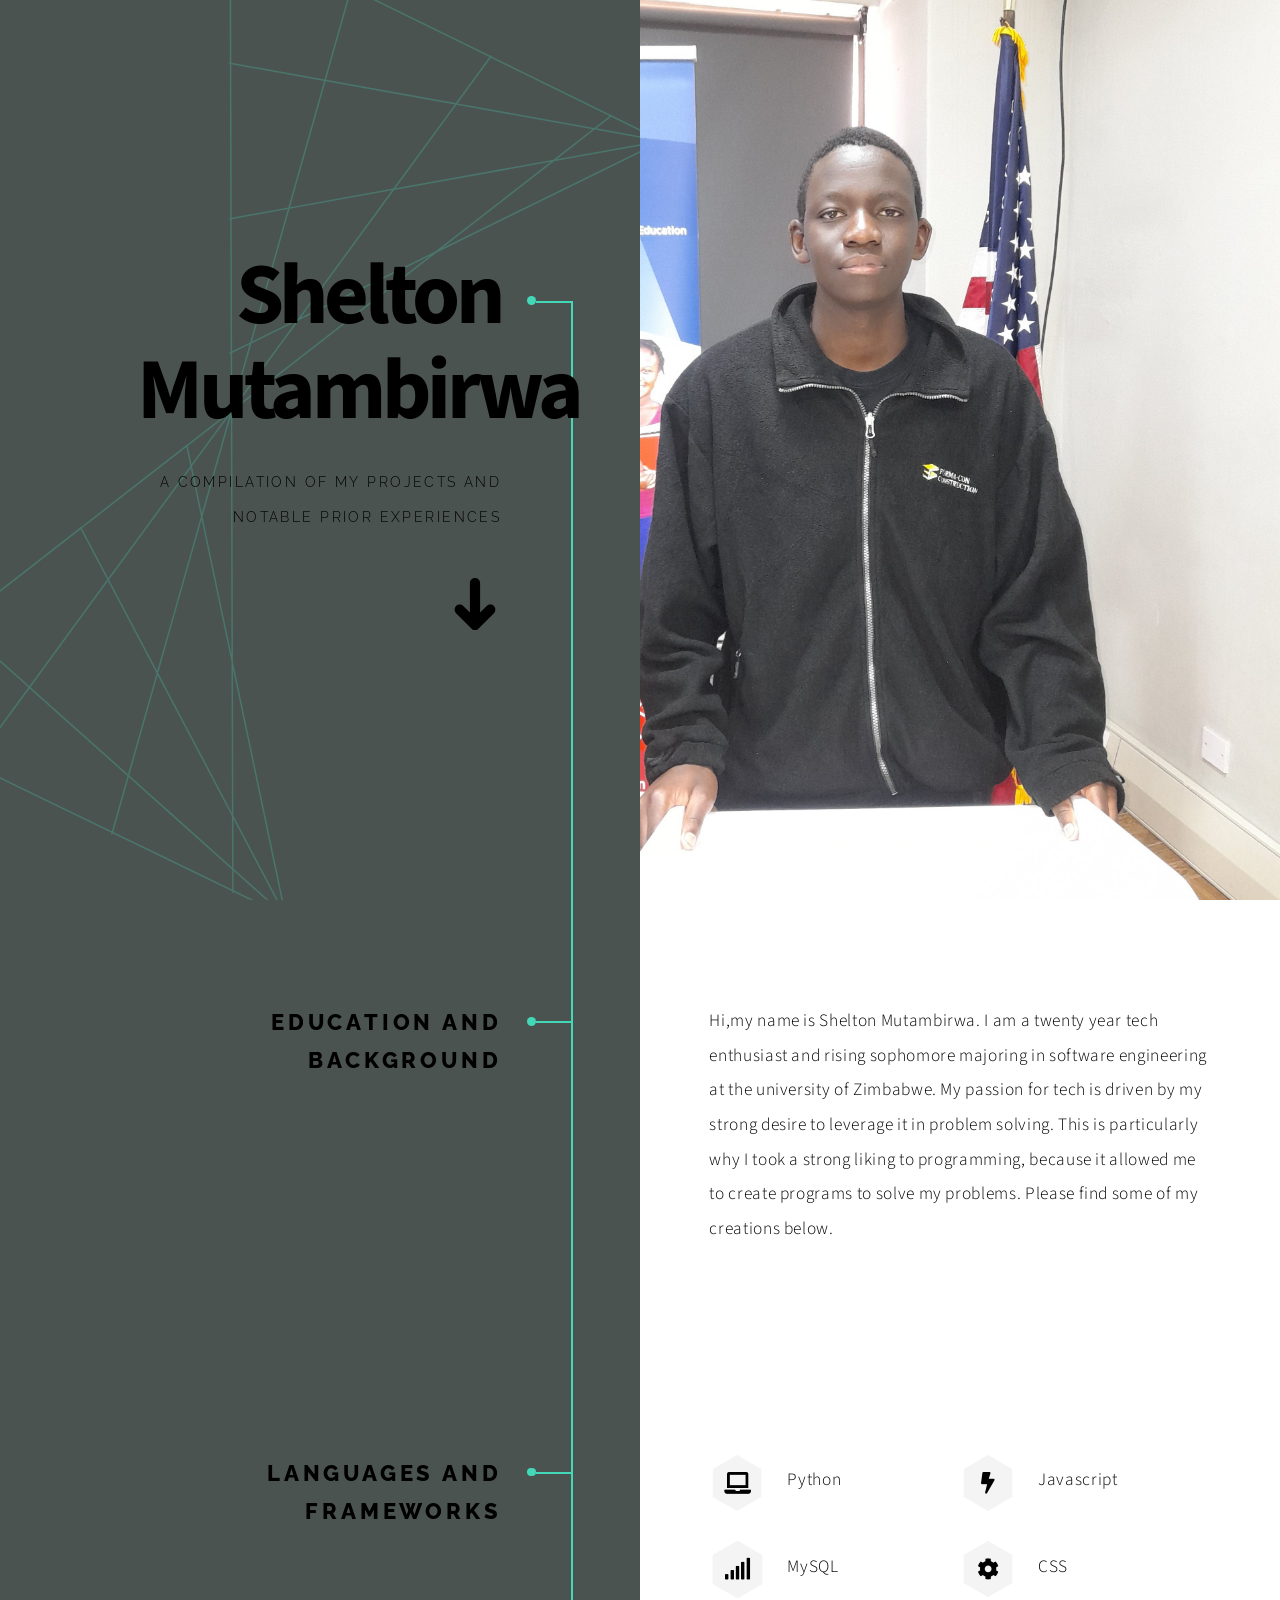
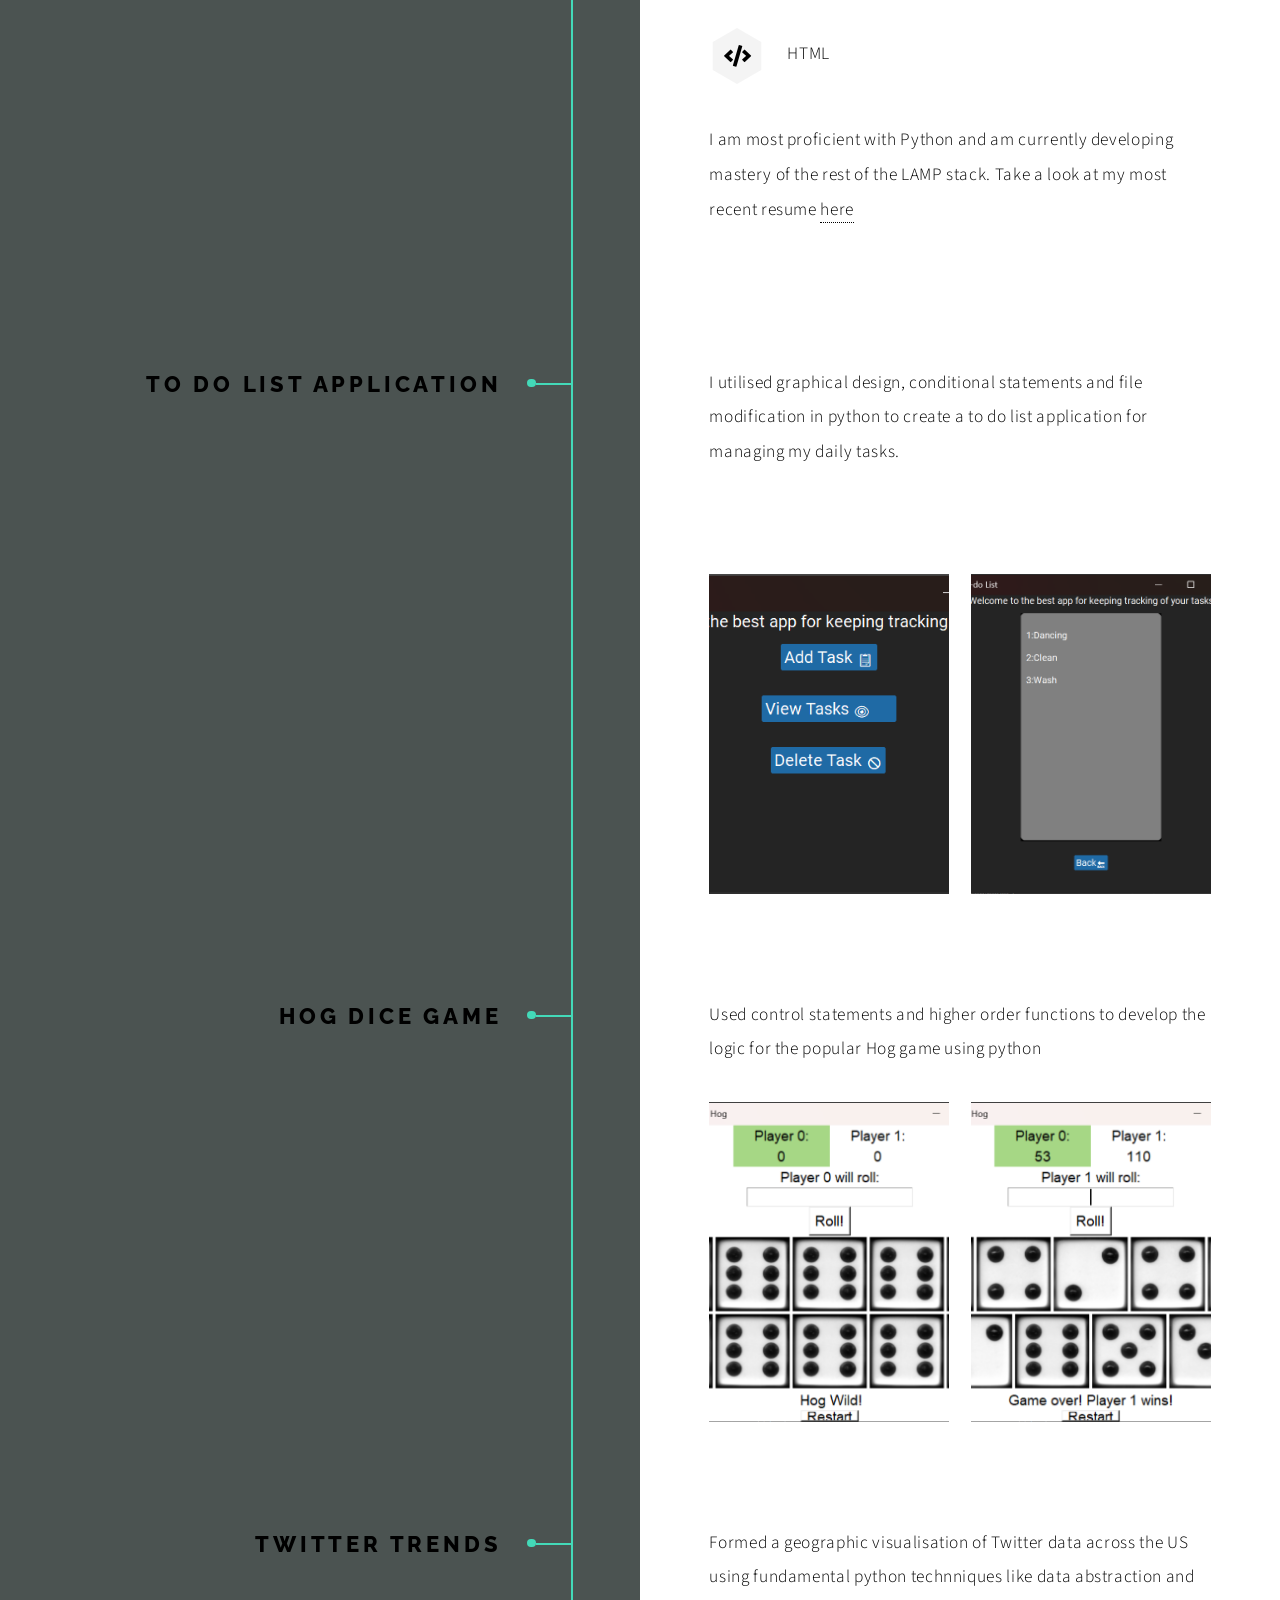
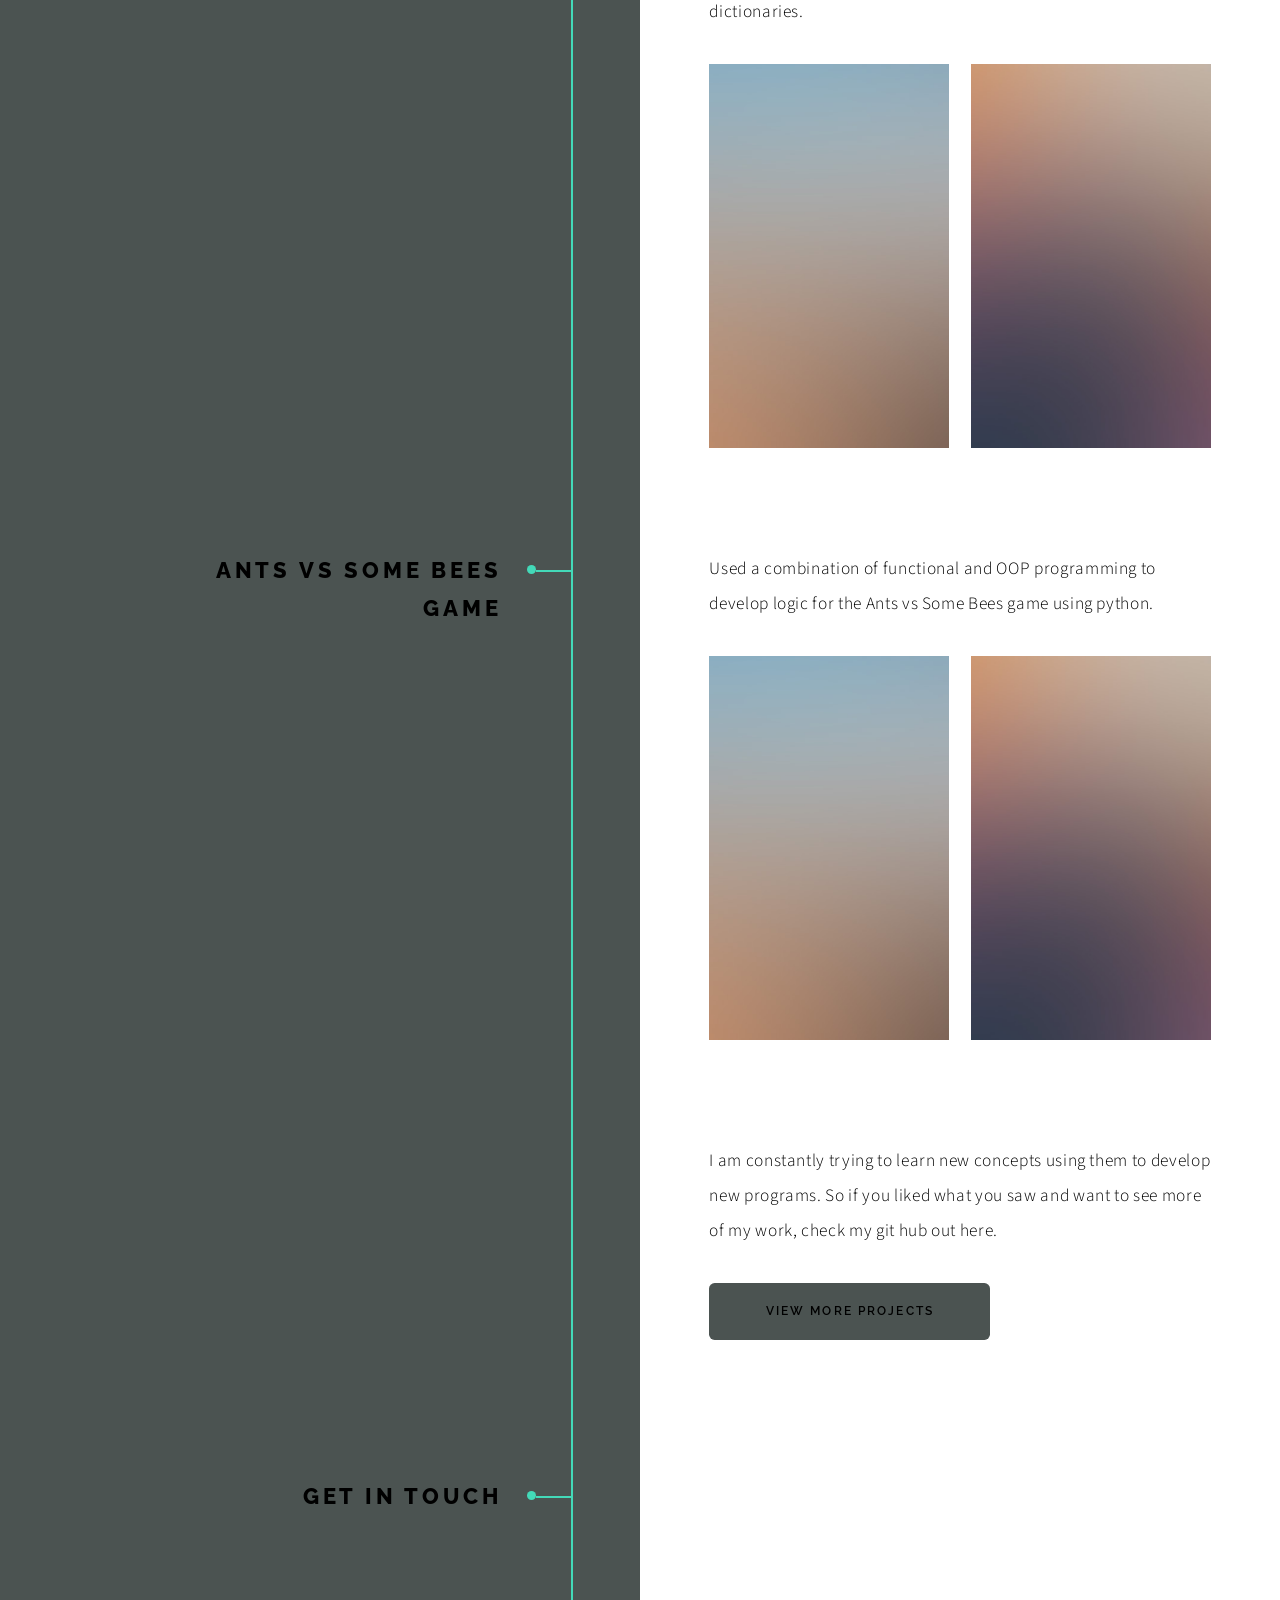
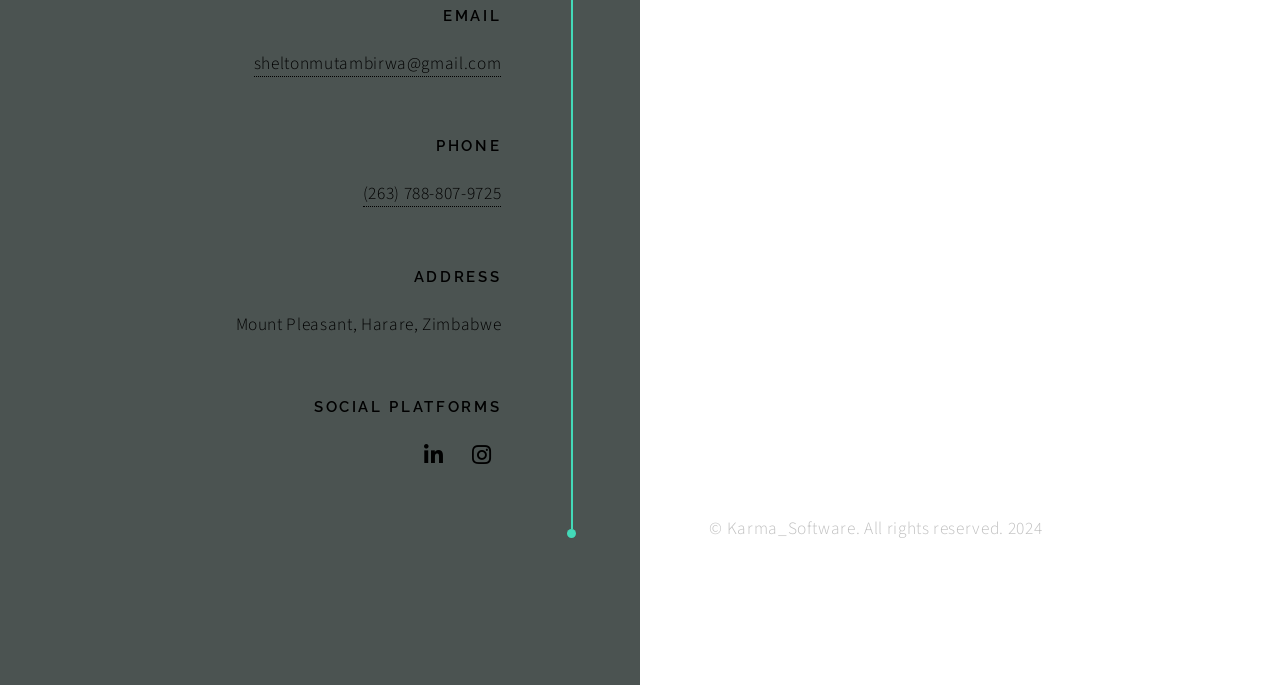
==== index.html @ 21fb070c "first commit" ====
<!DOCTYPE HTML>

<html>
	<head>
		<title>Shelton Mutambirwa Portfolio</title>
		<meta charset="utf-8" />
		<meta name="viewport" content="width=device-width, initial-scale=1, user-scalable=no" />
		<meta name="description" content="" />
		<meta name="keywords" content="" />
		<link rel="icon" href="images/favi.jpg">
		<link rel="stylesheet" href="assets/css/main.css" />
	</head>
	<body class="is-preload">

		<!-- Wrapper -->
			<div id="wrapper">

				<!-- Intro -->
					<section class="intro">
						<header>
							<h1>Shelton Mutambirwa</h1>
							<p>A compilation of my projects and notable prior experiences</p>
							<ul class="actions">
								<li><a href="#first" class="arrow scrolly"><span class="label">Next</span></a></li>
							</ul>
						</header>
						<div class="content">
							<span class="image fill" data-position="center"><img src="images/profile.jpg" alt="" /></span>
						</div>
					</section>

				<!-- Section -->
					<section id="first">
						<header>
							<h2>Education and background</h2>
						</header>
						<div class="content">
							<p>Hi,my name is Shelton Mutambirwa. I am a twenty year tech enthusiast and rising sophomore majoring in software engineering  
								at the university of Zimbabwe. My passion for tech is driven by my strong desire to leverage it in problem solving. This is particularly
								why I took a strong liking to programming, because it allowed me to create programs to solve my problems. Please find some of my creations below.
							</p>
							<span class="image main"><img src="images/pic02.jpg" alt="" /></span>
						</div>
					</section>

				<!-- Section -->
					<section>
						<header>
							<h2>Languages and Frameworks </Frame></h2>
						</header>
						<div class="content">
							<ul class="feature-icons">
								<li class="icon solid fa-laptop">Python</li>
								<li class="icon solid fa-bolt">Javascript</li>
								<li class="icon solid fa-signal">MySQL</li>
								<li class="icon solid fa-cog">CSS</li>
								<li class="icon solid fa-code">HTML</li>
							</ul>
							<p>I am most proficient with Python and am currently developing mastery of the rest of the LAMP stack. Take a look
								at my most recent resume <a href="https://github.com/Shelton03/Resume/blob/main/Resume.PDF">here</a>
							</p>
						</div>
					</section>

				<!-- Section -->
					<section>
						<header>
							<h2>To Do List Application</h2>
						</header>
						<div class="content">
							<p>I utilised graphical design, conditional statements
								and file modification in python to create a to do list application for 
								managing my daily tasks.
							
							</p>

							<!-- Section -->
								<section>
									<div class="content">
										<div class="gallery">
											<a href="images/gallery/fulls/to-do.png" ><img src="images/gallery/fulls/to-do.png" alt="Basic overview of the app" /></a>
											<a href="images/gallery/fulls/to-do 2.png"><img src="images/gallery/fulls/to-do 2.png" alt="Demo of one of my task lists" /></a>
										</div>
									</div>
								</section>

							<!-- Section -->
								<section>
									<header>
										<h2>Hog Dice Game</h2>
									</header>
									<div class="content">
										<p> Used control statements and higher order functions to develop the logic for the popular Hog game using python</p>
										<div class="gallery">
											<a href="images/gallery/fulls/hog.png"><img src="images/gallery/fulls/hog.png" alt="The overview of the graphical game interface" /></a>
											<a href="images/gallery/fulls/hog2.png"><img src="images/gallery/fulls/hog2.png" alt="The result of a recent game with a friend" /></a>
										</div>
									</div>
								</section>

							<!-- Section -->
								<section>
									<header>
										<h2>Twitter Trends</h2>
									</header>
									<div class="content">
										<p>Formed a geographic visualisation of Twitter data across the US using fundamental python technniques like data abstraction and dictionaries.</p>
										<div class="gallery">
											<a href="images/gallery/fulls/08.jpg" class="portrait"><img src="images/gallery/thumbs/08.jpg" alt="" /></a>
											<a href="images/gallery/fulls/09.jpg" class="portrait"><img src="images/gallery/thumbs/09.jpg" alt="" /></a>
										</div>
									</div>
								</section>

								<section>
									<header>
										<h2>Ants vs Some Bees Game</h2>
									</header>
									<div class="content">
										<p> Used a combination of functional and OOP programming to develop logic for the Ants vs Some Bees game
											using python. 
										</p>
										<div class="gallery">
											<a href="images/gallery/fulls/08.jpg" class="portrait"><img src="images/gallery/thumbs/08.jpg" alt="" /></a>
											<a href="images/gallery/fulls/09.jpg" class="portrait"><img src="images/gallery/thumbs/09.jpg" alt="" /></a>
										</div>
									</div>
								</section>

						</div>
					</section>

				<!-- Section -->
					<section>
						<header>
						</header>
						<div class="content">
							<p>I am constantly trying to learn new concepts using them to develop new programs.
								So if you liked what you saw and want to see more of my work, check my git hub out here.
							</p>
							<ul class="actions">
								<li><a href="https://github.com/Shelton03" class="button primary large">View More Projects</a></li>
							</ul>
						</div>
					</section>


				<!-- Section -->
					<section>
						<header>
							<h2>Get in touch</h2>
						</header>
						<footer>
							<ul class="items">
								<li>
									<h3>Email</h3>
									<a href="mailto:sheltonmutambirwa@gmail.com">sheltonmutambirwa@gmail.com</a>
								</li>
								<li>
									<h3>Phone</h3>
									<a href="tel:+263788079725">(263) 788-807-9725</a>
								</li>
								<li>
									<h3>Address</h3>
									<span>Mount Pleasant, Harare, Zimbabwe</span>
								</li>
								<li>
									<h3>Social Platforms</h3>
									<ul class="icons">
										<li><a href="https://www.linkedin.com/in/shelton-mutambirwa" class="icon brands fa-linkedin-in"><span class="label">LinkedIn</span></a></li>
										<li><a href="#" class="icon brands fa-instagram"><span class="label">Instagram</span></a></li>
									</ul>
								</li>
							</ul>
						</footer>
					</section>

				<!-- Copyright -->
					<div class="copyright">&copy; Karma_Software. All rights reserved. 2024</div>

			</div>

		<!-- Scripts -->
			<script src="assets/js/jquery.min.js"></script>
			<script src="assets/js/jquery.scrolly.min.js"></script>
			<script src="assets/js/browser.min.js"></script>
			<script src="assets/js/breakpoints.min.js"></script>
			<script src="assets/js/util.js"></script>
			<script src="assets/js/main.js"></script>

	</body>
</html>
---- assets/css/main.css ----
@import url(fontawesome-all.min.css);
@import url("https://fonts.googleapis.com/css?family=Source+Sans+Pro:300,600,700,300i,600i,700i|Raleway:600,800");


html, body, div, span, applet, object,
iframe, h1, h2, h3, h4, h5, h6, p, blockquote,
pre, a, abbr, acronym, address, big, cite,
code, del, dfn, em, img, ins, kbd, q, s, samp,
small, strike, strong, sub, sup, tt, var, b,
u, i, center, dl, dt, dd, ol, ul, li, fieldset,
form, label, legend, table, caption, tbody,
tfoot, thead, tr, th, td, article, aside,
canvas, details, embed, figure, figcaption,
footer, header, hgroup, menu, nav, output, ruby,
section, summary, time, mark, audio, video {
	margin: 0;
	padding: 0;
	border: 0;
	font-size: 100%;
	font: inherit;
	vertical-align: baseline;}

article, aside, details, figcaption, figure,
footer, header, hgroup, menu, nav, section {
	display: block;}

body {
	line-height: 1;
}

ol, ul {
	list-style: none;
}

blockquote, q {
	quotes: none;
}

	blockquote:before, blockquote:after, q:before, q:after {
		content: '';
		content: none;
	}

table {
	border-collapse: collapse;
	border-spacing: 0;
}

body {
	-webkit-text-size-adjust: none;
}

mark {
	background-color: transparent;
	color: inherit;
}

input::-moz-focus-inner {
	border: 0;
	padding: 0;
}

input, select, textarea {
	-moz-appearance: none;
	-webkit-appearance: none;
	-ms-appearance: none;
	appearance: none;
}

/* Basic */

	@-ms-viewport {
		width: device-width;
	}

	body {
		-ms-overflow-style: scrollbar;
	}

	@media screen and (max-width: 480px) {

		html, body {
			min-width: 320px;
		}

	}

	html {
		box-sizing: border-box;
	}

	*, *:before, *:after {
		box-sizing: inherit;
	}

	html {
		overflow-x: hidden;
	}

	body {
		background: #ffffff;
		overflow-x: hidden;
	}

		body.is-preload *, body.is-preload *:before, body.is-preload *:after {
			-moz-animation: none !important;
			-webkit-animation: none !important;
			-ms-animation: none !important;
			animation: none !important;
			-moz-transition: none !important;
			-webkit-transition: none !important;
			-ms-transition: none !important;
			transition: none !important;
		}

/* Typography */

	html {
		font-size: 18pt;
	}

		@media screen and (max-width: 1920px) {

			html {
				font-size: 13pt;
			}

		}

		@media screen and (max-width: 1152px) {

			html {
				font-size: 14pt;
			}

		}

		@media screen and (max-width: 736px) {

			html {
				font-size: 12pt;
			}

		}

		@media screen and (max-width: 480px) {

			html {
				font-size: 11pt;
			}

		}

	body {
		background-color: #ffffff;
		color: #000000;
	}

	body, input, select, textarea {
		color: #000000;
		font-family: "Source Sans Pro", Helvetica, sans-serif;
		font-size: 1rem;
		font-weight: 300;
		letter-spacing: 0.0375em;
		line-height: 2;
	}

	a {
		-moz-transition: border-bottom-color 0.25s ease-in-out;
		-webkit-transition: border-bottom-color 0.25s ease-in-out;
		-ms-transition: border-bottom-color 0.25s ease-in-out;
		transition: border-bottom-color 0.25s ease-in-out;
		text-decoration: none;
		color: #000000;
		border-bottom: dotted 1px;
	}

		a:hover {
			text-decoration: none;
			border-bottom-color: transparent;
		}

	strong, b {
		font-weight: 600;
		color: #000000;
	}

	em, i {
		font-style: italic;
	}

	p {
		margin: 0 0 2rem 0;
	}

	h1, h2, h3, h4, h5, h6 {
		color: #000000;
		font-family: "Raleway", Helvetica, sans-serif;
		font-weight: 600;
		letter-spacing: 0.175em;
		line-height: 1.75;
		margin: 0 0 1.5rem 0;
		text-transform: uppercase;
	}

		h1 a, h2 a, h3 a, h4 a, h5 a, h6 a {
			color: inherit;
			text-decoration: none;
		}

	h1 {
		font-family: "Source Sans Pro", Helvetica, sans-serif;
		font-size: 5rem;
		font-weight: 700;
		letter-spacing: -0.05em;
		line-height: 1.1;
		margin: 0 0 1.5rem 0;
		text-transform: none;
	}

	h2 {
		font-size: 1.25rem;
		font-weight: 800;
		margin: 0 0 2rem 0;
	}

	h3 {
		font-size: 0.875rem;
	}

	h4 {
		font-size: 0.875rem;
	}

	h5 {
		font-size: 0.75rem;
	}

	h6 {
		font-size: 0.625rem;
	}

	@media screen and (max-width: 736px) {

		h1 {
			font-size: 4.5rem;
			line-height: 1.1;
		}

		h2 {
			font-size: 1.25rem;
			line-height: 1.7;
		}

		h3 {
			font-size: 0.9rem;
		}

		h4 {
			font-size: 0.75rem;
		}

		h5 {
			font-size: 0.675rem;
		}

	}

	@media screen and (max-width: 360px) {

		h1 {
			font-size: 3.75rem;
		}

		h2 {
			font-size: 1.125rem;
		}

		h3 {
			font-size: 0.8rem;
		}

		h4 {
			font-size: 0.675rem;
		}

		h5 {
			font-size: 0.675rem;
		}

	}

	sub {
		font-size: 0.8rem;
		position: relative;
		top: 0.5rem;
	}

	sup {
		font-size: 0.8rem;
		position: relative;
		top: -0.5rem;
	}

	blockquote {
		border-left: solid 0.5rem rgba(144, 144, 144, 0.25);
		font-style: italic;
		margin: 0 0 2rem 0;
		padding: 1rem 0 1rem 2rem;
	}

	code {
		background: rgba(144, 144, 144, 0.1);
		border-radius: 0.325rem;
		font-family: "Courier New", monospace;
		font-size: 0.9rem;
		margin: 0 0.25rem;
		padding: 0.25rem 0.65rem;
	}

	pre {
		-webkit-overflow-scrolling: touch;
		font-family: "Courier New", monospace;
		font-size: 0.9rem;
		margin: 0 0 2rem 0;
		width: 100%;
	}

		pre code {
			display: block;
			line-height: 1.75;
			padding: 1rem 1.5rem;
			overflow-x: auto;
		}

	hr {
		border: 0;
		border-bottom: solid 2px rgba(144, 144, 144, 0.25);
		margin: 3rem 0;
	}

		hr.major {
			margin: 5rem 0;
		}

		@media screen and (max-width: 736px) {

			hr.major {
				margin: 3rem 0;
			}

		}

/* Row */

	.row {
		display: flex;
		flex-wrap: wrap;
		box-sizing: border-box;
		align-items: stretch;
	}

		.row > * {
			box-sizing: border-box;
		}

		.row.gtr-uniform > * > :last-child {
			margin-bottom: 0;
		}

		.row.aln-left {
			justify-content: flex-start;
		}

		.row.aln-center {
			justify-content: center;
		}

		.row.aln-right {
			justify-content: flex-end;
		}

		.row.aln-top {
			align-items: flex-start;
		}

		.row.aln-middle {
			align-items: center;
		}

		.row.aln-bottom {
			align-items: flex-end;
		}

		.row > .imp {
			order: -1;
		}

		.row > .col-1 {
			width: 8.33333%;
		}

		.row > .off-1 {
			margin-left: 8.33333%;
		}

		.row > .col-2 {
			width: 16.66667%;
		}

		.row > .off-2 {
			margin-left: 16.66667%;
		}

		.row > .col-3 {
			width: 25%;
		}

		.row > .off-3 {
			margin-left: 25%;
		}

		.row > .col-4 {
			width: 33.33333%;
		}

		.row > .off-4 {
			margin-left: 33.33333%;
		}

		.row > .col-5 {
			width: 41.66667%;
		}

		.row > .off-5 {
			margin-left: 41.66667%;
		}

		.row > .col-6 {
			width: 50%;
		}

		.row > .off-6 {
			margin-left: 50%;
		}

		.row > .col-7 {
			width: 58.33333%;
		}

		.row > .off-7 {
			margin-left: 58.33333%;
		}

		.row > .col-8 {
			width: 66.66667%;
		}

		.row > .off-8 {
			margin-left: 66.66667%;
		}

		.row > .col-9 {
			width: 75%;
		}

		.row > .off-9 {
			margin-left: 75%;
		}

		.row > .col-10 {
			width: 83.33333%;
		}

		.row > .off-10 {
			margin-left: 83.33333%;
		}

		.row > .col-11 {
			width: 91.66667%;
		}

		.row > .off-11 {
			margin-left: 91.66667%;
		}

		.row > .col-12 {
			width: 100%;
		}

		.row > .off-12 {
			margin-left: 100%;
		}

		.row.gtr-0 {
			margin-top: 0;
			margin-left: 0rem;
		}

			.row.gtr-0 > * {
				padding: 0 0 0 0rem;
			}

			.row.gtr-0.gtr-uniform {
				margin-top: 0rem;
			}

				.row.gtr-0.gtr-uniform > * {
					padding-top: 0rem;
				}

		.row.gtr-25 {
			margin-top: 0;
			margin-left: -0.5rem;
		}

			.row.gtr-25 > * {
				padding: 0 0 0 0.5rem;
			}

			.row.gtr-25.gtr-uniform {
				margin-top: -0.5rem;
			}

				.row.gtr-25.gtr-uniform > * {
					padding-top: 0.5rem;
				}

		.row.gtr-50 {
			margin-top: 0;
			margin-left: -1rem;
		}

			.row.gtr-50 > * {
				padding: 0 0 0 1rem;
			}

			.row.gtr-50.gtr-uniform {
				margin-top: -1rem;
			}

				.row.gtr-50.gtr-uniform > * {
					padding-top: 1rem;
				}

		.row {
			margin-top: 0;
			margin-left: -2rem;
		}

			.row > * {
				padding: 0 0 0 2rem;
			}

			.row.gtr-uniform {
				margin-top: -2rem;
			}

				.row.gtr-uniform > * {
					padding-top: 2rem;
				}

		.row.gtr-150 {
			margin-top: 0;
			margin-left: -3rem;
		}

			.row.gtr-150 > * {
				padding: 0 0 0 3rem;
			}

			.row.gtr-150.gtr-uniform {
				margin-top: -3rem;
			}

				.row.gtr-150.gtr-uniform > * {
					padding-top: 3rem;
				}

		.row.gtr-200 {
			margin-top: 0;
			margin-left: -4rem;
		}

			.row.gtr-200 > * {
				padding: 0 0 0 4rem;
			}

			.row.gtr-200.gtr-uniform {
				margin-top: -4rem;
			}

				.row.gtr-200.gtr-uniform > * {
					padding-top: 4rem;
				}

		@media screen and (max-width: 1920px) {

			.row {
				display: flex;
				flex-wrap: wrap;
				box-sizing: border-box;
				align-items: stretch;
			}

				.row > * {
					box-sizing: border-box;
				}

				.row.gtr-uniform > * > :last-child {
					margin-bottom: 0;
				}

				.row.aln-left {
					justify-content: flex-start;
				}

				.row.aln-center {
					justify-content: center;
				}

				.row.aln-right {
					justify-content: flex-end;
				}

				.row.aln-top {
					align-items: flex-start;
				}

				.row.aln-middle {
					align-items: center;
				}

				.row.aln-bottom {
					align-items: flex-end;
				}

				.row > .imp-xlarge {
					order: -1;
				}

				.row > .col-1-xlarge {
					width: 8.33333%;
				}

				.row > .off-1-xlarge {
					margin-left: 8.33333%;
				}

				.row > .col-2-xlarge {
					width: 16.66667%;
				}

				.row > .off-2-xlarge {
					margin-left: 16.66667%;
				}

				.row > .col-3-xlarge {
					width: 25%;
				}

				.row > .off-3-xlarge {
					margin-left: 25%;
				}

				.row > .col-4-xlarge {
					width: 33.33333%;
				}

				.row > .off-4-xlarge {
					margin-left: 33.33333%;
				}

				.row > .col-5-xlarge {
					width: 41.66667%;
				}

				.row > .off-5-xlarge {
					margin-left: 41.66667%;
				}

				.row > .col-6-xlarge {
					width: 50%;
				}

				.row > .off-6-xlarge {
					margin-left: 50%;
				}

				.row > .col-7-xlarge {
					width: 58.33333%;
				}

				.row > .off-7-xlarge {
					margin-left: 58.33333%;
				}

				.row > .col-8-xlarge {
					width: 66.66667%;
				}

				.row > .off-8-xlarge {
					margin-left: 66.66667%;
				}

				.row > .col-9-xlarge {
					width: 75%;
				}

				.row > .off-9-xlarge {
					margin-left: 75%;
				}

				.row > .col-10-xlarge {
					width: 83.33333%;
				}

				.row > .off-10-xlarge {
					margin-left: 83.33333%;
				}

				.row > .col-11-xlarge {
					width: 91.66667%;
				}

				.row > .off-11-xlarge {
					margin-left: 91.66667%;
				}

				.row > .col-12-xlarge {
					width: 100%;
				}

				.row > .off-12-xlarge {
					margin-left: 100%;
				}

				.row.gtr-0 {
					margin-top: 0;
					margin-left: 0rem;
				}

					.row.gtr-0 > * {
						padding: 0 0 0 0rem;
					}

					.row.gtr-0.gtr-uniform {
						margin-top: 0rem;
					}

						.row.gtr-0.gtr-uniform > * {
							padding-top: 0rem;
						}

				.row.gtr-25 {
					margin-top: 0;
					margin-left: -0.5rem;
				}

					.row.gtr-25 > * {
						padding: 0 0 0 0.5rem;
					}

					.row.gtr-25.gtr-uniform {
						margin-top: -0.5rem;
					}

						.row.gtr-25.gtr-uniform > * {
							padding-top: 0.5rem;
						}

				.row.gtr-50 {
					margin-top: 0;
					margin-left: -1rem;
				}

					.row.gtr-50 > * {
						padding: 0 0 0 1rem;
					}

					.row.gtr-50.gtr-uniform {
						margin-top: -1rem;
					}

						.row.gtr-50.gtr-uniform > * {
							padding-top: 1rem;
						}

				.row {
					margin-top: 0;
					margin-left: -2rem;
				}

					.row > * {
						padding: 0 0 0 2rem;
					}

					.row.gtr-uniform {
						margin-top: -2rem;
					}

						.row.gtr-uniform > * {
							padding-top: 2rem;
						}

				.row.gtr-150 {
					margin-top: 0;
					margin-left: -3rem;
				}

					.row.gtr-150 > * {
						padding: 0 0 0 3rem;
					}

					.row.gtr-150.gtr-uniform {
						margin-top: -3rem;
					}

						.row.gtr-150.gtr-uniform > * {
							padding-top: 3rem;
						}

				.row.gtr-200 {
					margin-top: 0;
					margin-left: -4rem;
				}

					.row.gtr-200 > * {
						padding: 0 0 0 4rem;
					}

					.row.gtr-200.gtr-uniform {
						margin-top: -4rem;
					}

						.row.gtr-200.gtr-uniform > * {
							padding-top: 4rem;
						}

		}

		@media screen and (max-width: 1280px) {

			.row {
				display: flex;
				flex-wrap: wrap;
				box-sizing: border-box;
				align-items: stretch;
			}

				.row > * {
					box-sizing: border-box;
				}

				.row.gtr-uniform > * > :last-child {
					margin-bottom: 0;
				}

				.row.aln-left {
					justify-content: flex-start;
				}

				.row.aln-center {
					justify-content: center;
				}

				.row.aln-right {
					justify-content: flex-end;
				}

				.row.aln-top {
					align-items: flex-start;
				}

				.row.aln-middle {
					align-items: center;
				}

				.row.aln-bottom {
					align-items: flex-end;
				}

				.row > .imp-large {
					order: -1;
				}

				.row > .col-1-large {
					width: 8.33333%;
				}

				.row > .off-1-large {
					margin-left: 8.33333%;
				}

				.row > .col-2-large {
					width: 16.66667%;
				}

				.row > .off-2-large {
					margin-left: 16.66667%;
				}

				.row > .col-3-large {
					width: 25%;
				}

				.row > .off-3-large {
					margin-left: 25%;
				}

				.row > .col-4-large {
					width: 33.33333%;
				}

				.row > .off-4-large {
					margin-left: 33.33333%;
				}

				.row > .col-5-large {
					width: 41.66667%;
				}

				.row > .off-5-large {
					margin-left: 41.66667%;
				}

				.row > .col-6-large {
					width: 50%;
				}

				.row > .off-6-large {
					margin-left: 50%;
				}

				.row > .col-7-large {
					width: 58.33333%;
				}

				.row > .off-7-large {
					margin-left: 58.33333%;
				}

				.row > .col-8-large {
					width: 66.66667%;
				}

				.row > .off-8-large {
					margin-left: 66.66667%;
				}

				.row > .col-9-large {
					width: 75%;
				}

				.row > .off-9-large {
					margin-left: 75%;
				}

				.row > .col-10-large {
					width: 83.33333%;
				}

				.row > .off-10-large {
					margin-left: 83.33333%;
				}

				.row > .col-11-large {
					width: 91.66667%;
				}

				.row > .off-11-large {
					margin-left: 91.66667%;
				}

				.row > .col-12-large {
					width: 100%;
				}

				.row > .off-12-large {
					margin-left: 100%;
				}

				.row.gtr-0 {
					margin-top: 0;
					margin-left: 0rem;
				}

					.row.gtr-0 > * {
						padding: 0 0 0 0rem;
					}

					.row.gtr-0.gtr-uniform {
						margin-top: 0rem;
					}

						.row.gtr-0.gtr-uniform > * {
							padding-top: 0rem;
						}

				.row.gtr-25 {
					margin-top: 0;
					margin-left: -0.375rem;
				}

					.row.gtr-25 > * {
						padding: 0 0 0 0.375rem;
					}

					.row.gtr-25.gtr-uniform {
						margin-top: -0.375rem;
					}

						.row.gtr-25.gtr-uniform > * {
							padding-top: 0.375rem;
						}

				.row.gtr-50 {
					margin-top: 0;
					margin-left: -0.75rem;
				}

					.row.gtr-50 > * {
						padding: 0 0 0 0.75rem;
					}

					.row.gtr-50.gtr-uniform {
						margin-top: -0.75rem;
					}

						.row.gtr-50.gtr-uniform > * {
							padding-top: 0.75rem;
						}

				.row {
					margin-top: 0;
					margin-left: -1.5rem;
				}

					.row > * {
						padding: 0 0 0 1.5rem;
					}

					.row.gtr-uniform {
						margin-top: -1.5rem;
					}

						.row.gtr-uniform > * {
							padding-top: 1.5rem;
						}

				.row.gtr-150 {
					margin-top: 0;
					margin-left: -2.25rem;
				}

					.row.gtr-150 > * {
						padding: 0 0 0 2.25rem;
					}

					.row.gtr-150.gtr-uniform {
						margin-top: -2.25rem;
					}

						.row.gtr-150.gtr-uniform > * {
							padding-top: 2.25rem;
						}

				.row.gtr-200 {
					margin-top: 0;
					margin-left: -3rem;
				}

					.row.gtr-200 > * {
						padding: 0 0 0 3rem;
					}

					.row.gtr-200.gtr-uniform {
						margin-top: -3rem;
					}

						.row.gtr-200.gtr-uniform > * {
							padding-top: 3rem;
						}

		}

		@media screen and (max-width: 1152px) {

			.row {
				display: flex;
				flex-wrap: wrap;
				box-sizing: border-box;
				align-items: stretch;
			}

				.row > * {
					box-sizing: border-box;
				}

				.row.gtr-uniform > * > :last-child {
					margin-bottom: 0;
				}

				.row.aln-left {
					justify-content: flex-start;
				}

				.row.aln-center {
					justify-content: center;
				}

				.row.aln-right {
					justify-content: flex-end;
				}

				.row.aln-top {
					align-items: flex-start;
				}

				.row.aln-middle {
					align-items: center;
				}

				.row.aln-bottom {
					align-items: flex-end;
				}

				.row > .imp-medium {
					order: -1;
				}

				.row > .col-1-medium {
					width: 8.33333%;
				}

				.row > .off-1-medium {
					margin-left: 8.33333%;
				}

				.row > .col-2-medium {
					width: 16.66667%;
				}

				.row > .off-2-medium {
					margin-left: 16.66667%;
				}

				.row > .col-3-medium {
					width: 25%;
				}

				.row > .off-3-medium {
					margin-left: 25%;
				}

				.row > .col-4-medium {
					width: 33.33333%;
				}

				.row > .off-4-medium {
					margin-left: 33.33333%;
				}

				.row > .col-5-medium {
					width: 41.66667%;
				}

				.row > .off-5-medium {
					margin-left: 41.66667%;
				}

				.row > .col-6-medium {
					width: 50%;
				}

				.row > .off-6-medium {
					margin-left: 50%;
				}

				.row > .col-7-medium {
					width: 58.33333%;
				}

				.row > .off-7-medium {
					margin-left: 58.33333%;
				}

				.row > .col-8-medium {
					width: 66.66667%;
				}

				.row > .off-8-medium {
					margin-left: 66.66667%;
				}

				.row > .col-9-medium {
					width: 75%;
				}

				.row > .off-9-medium {
					margin-left: 75%;
				}

				.row > .col-10-medium {
					width: 83.33333%;
				}

				.row > .off-10-medium {
					margin-left: 83.33333%;
				}

				.row > .col-11-medium {
					width: 91.66667%;
				}

				.row > .off-11-medium {
					margin-left: 91.66667%;
				}

				.row > .col-12-medium {
					width: 100%;
				}

				.row > .off-12-medium {
					margin-left: 100%;
				}

				.row.gtr-0 {
					margin-top: 0;
					margin-left: 0rem;
				}

					.row.gtr-0 > * {
						padding: 0 0 0 0rem;
					}

					.row.gtr-0.gtr-uniform {
						margin-top: 0rem;
					}

						.row.gtr-0.gtr-uniform > * {
							padding-top: 0rem;
						}

				.row.gtr-25 {
					margin-top: 0;
					margin-left: -0.375rem;
				}

					.row.gtr-25 > * {
						padding: 0 0 0 0.375rem;
					}

					.row.gtr-25.gtr-uniform {
						margin-top: -0.375rem;
					}

						.row.gtr-25.gtr-uniform > * {
							padding-top: 0.375rem;
						}

				.row.gtr-50 {
					margin-top: 0;
					margin-left: -0.75rem;
				}

					.row.gtr-50 > * {
						padding: 0 0 0 0.75rem;
					}

					.row.gtr-50.gtr-uniform {
						margin-top: -0.75rem;
					}

						.row.gtr-50.gtr-uniform > * {
							padding-top: 0.75rem;
						}

				.row {
					margin-top: 0;
					margin-left: -1.5rem;
				}

					.row > * {
						padding: 0 0 0 1.5rem;
					}

					.row.gtr-uniform {
						margin-top: -1.5rem;
					}

						.row.gtr-uniform > * {
							padding-top: 1.5rem;
						}

				.row.gtr-150 {
					margin-top: 0;
					margin-left: -2.25rem;
				}

					.row.gtr-150 > * {
						padding: 0 0 0 2.25rem;
					}

					.row.gtr-150.gtr-uniform {
						margin-top: -2.25rem;
					}

						.row.gtr-150.gtr-uniform > * {
							padding-top: 2.25rem;
						}

				.row.gtr-200 {
					margin-top: 0;
					margin-left: -3rem;
				}

					.row.gtr-200 > * {
						padding: 0 0 0 3rem;
					}

					.row.gtr-200.gtr-uniform {
						margin-top: -3rem;
					}

						.row.gtr-200.gtr-uniform > * {
							padding-top: 3rem;
						}

		}

		@media screen and (max-width: 736px) {

			.row {
				display: flex;
				flex-wrap: wrap;
				box-sizing: border-box;
				align-items: stretch;
			}

				.row > * {
					box-sizing: border-box;
				}

				.row.gtr-uniform > * > :last-child {
					margin-bottom: 0;
				}

				.row.aln-left {
					justify-content: flex-start;
				}

				.row.aln-center {
					justify-content: center;
				}

				.row.aln-right {
					justify-content: flex-end;
				}

				.row.aln-top {
					align-items: flex-start;
				}

				.row.aln-middle {
					align-items: center;
				}

				.row.aln-bottom {
					align-items: flex-end;
				}

				.row > .imp-small {
					order: -1;
				}

				.row > .col-1-small {
					width: 8.33333%;
				}

				.row > .off-1-small {
					margin-left: 8.33333%;
				}

				.row > .col-2-small {
					width: 16.66667%;
				}

				.row > .off-2-small {
					margin-left: 16.66667%;
				}

				.row > .col-3-small {
					width: 25%;
				}

				.row > .off-3-small {
					margin-left: 25%;
				}

				.row > .col-4-small {
					width: 33.33333%;
				}

				.row > .off-4-small {
					margin-left: 33.33333%;
				}

				.row > .col-5-small {
					width: 41.66667%;
				}

				.row > .off-5-small {
					margin-left: 41.66667%;
				}

				.row > .col-6-small {
					width: 50%;
				}

				.row > .off-6-small {
					margin-left: 50%;
				}

				.row > .col-7-small {
					width: 58.33333%;
				}

				.row > .off-7-small {
					margin-left: 58.33333%;
				}

				.row > .col-8-small {
					width: 66.66667%;
				}

				.row > .off-8-small {
					margin-left: 66.66667%;
				}

				.row > .col-9-small {
					width: 75%;
				}

				.row > .off-9-small {
					margin-left: 75%;
				}

				.row > .col-10-small {
					width: 83.33333%;
				}

				.row > .off-10-small {
					margin-left: 83.33333%;
				}

				.row > .col-11-small {
					width: 91.66667%;
				}

				.row > .off-11-small {
					margin-left: 91.66667%;
				}

				.row > .col-12-small {
					width: 100%;
				}

				.row > .off-12-small {
					margin-left: 100%;
				}

				.row.gtr-0 {
					margin-top: 0;
					margin-left: 0rem;
				}

					.row.gtr-0 > * {
						padding: 0 0 0 0rem;
					}

					.row.gtr-0.gtr-uniform {
						margin-top: 0rem;
					}

						.row.gtr-0.gtr-uniform > * {
							padding-top: 0rem;
						}

				.row.gtr-25 {
					margin-top: 0;
					margin-left: -0.3125rem;
				}

					.row.gtr-25 > * {
						padding: 0 0 0 0.3125rem;
					}

					.row.gtr-25.gtr-uniform {
						margin-top: -0.3125rem;
					}

						.row.gtr-25.gtr-uniform > * {
							padding-top: 0.3125rem;
						}

				.row.gtr-50 {
					margin-top: 0;
					margin-left: -0.625rem;
				}

					.row.gtr-50 > * {
						padding: 0 0 0 0.625rem;
					}

					.row.gtr-50.gtr-uniform {
						margin-top: -0.625rem;
					}

						.row.gtr-50.gtr-uniform > * {
							padding-top: 0.625rem;
						}

				.row {
					margin-top: 0;
					margin-left: -1.25rem;
				}

					.row > * {
						padding: 0 0 0 1.25rem;
					}

					.row.gtr-uniform {
						margin-top: -1.25rem;
					}

						.row.gtr-uniform > * {
							padding-top: 1.25rem;
						}

				.row.gtr-150 {
					margin-top: 0;
					margin-left: -1.875rem;
				}

					.row.gtr-150 > * {
						padding: 0 0 0 1.875rem;
					}

					.row.gtr-150.gtr-uniform {
						margin-top: -1.875rem;
					}

						.row.gtr-150.gtr-uniform > * {
							padding-top: 1.875rem;
						}

				.row.gtr-200 {
					margin-top: 0;
					margin-left: -2.5rem;
				}

					.row.gtr-200 > * {
						padding: 0 0 0 2.5rem;
					}

					.row.gtr-200.gtr-uniform {
						margin-top: -2.5rem;
					}

						.row.gtr-200.gtr-uniform > * {
							padding-top: 2.5rem;
						}

		}

		@media screen and (max-width: 480px) {

			.row {
				display: flex;
				flex-wrap: wrap;
				box-sizing: border-box;
				align-items: stretch;
			}

				.row > * {
					box-sizing: border-box;
				}

				.row.gtr-uniform > * > :last-child {
					margin-bottom: 0;
				}

				.row.aln-left {
					justify-content: flex-start;
				}

				.row.aln-center {
					justify-content: center;
				}

				.row.aln-right {
					justify-content: flex-end;
				}

				.row.aln-top {
					align-items: flex-start;
				}

				.row.aln-middle {
					align-items: center;
				}

				.row.aln-bottom {
					align-items: flex-end;
				}

				.row > .imp-xsmall {
					order: -1;
				}

				.row > .col-1-xsmall {
					width: 8.33333%;
				}

				.row > .off-1-xsmall {
					margin-left: 8.33333%;
				}

				.row > .col-2-xsmall {
					width: 16.66667%;
				}

				.row > .off-2-xsmall {
					margin-left: 16.66667%;
				}

				.row > .col-3-xsmall {
					width: 25%;
				}

				.row > .off-3-xsmall {
					margin-left: 25%;
				}

				.row > .col-4-xsmall {
					width: 33.33333%;
				}

				.row > .off-4-xsmall {
					margin-left: 33.33333%;
				}

				.row > .col-5-xsmall {
					width: 41.66667%;
				}

				.row > .off-5-xsmall {
					margin-left: 41.66667%;
				}

				.row > .col-6-xsmall {
					width: 50%;
				}

				.row > .off-6-xsmall {
					margin-left: 50%;
				}

				.row > .col-7-xsmall {
					width: 58.33333%;
				}

				.row > .off-7-xsmall {
					margin-left: 58.33333%;
				}

				.row > .col-8-xsmall {
					width: 66.66667%;
				}

				.row > .off-8-xsmall {
					margin-left: 66.66667%;
				}

				.row > .col-9-xsmall {
					width: 75%;
				}

				.row > .off-9-xsmall {
					margin-left: 75%;
				}

				.row > .col-10-xsmall {
					width: 83.33333%;
				}

				.row > .off-10-xsmall {
					margin-left: 83.33333%;
				}

				.row > .col-11-xsmall {
					width: 91.66667%;
				}

				.row > .off-11-xsmall {
					margin-left: 91.66667%;
				}

				.row > .col-12-xsmall {
					width: 100%;
				}

				.row > .off-12-xsmall {
					margin-left: 100%;
				}

				.row.gtr-0 {
					margin-top: 0;
					margin-left: 0rem;
				}

					.row.gtr-0 > * {
						padding: 0 0 0 0rem;
					}

					.row.gtr-0.gtr-uniform {
						margin-top: 0rem;
					}

						.row.gtr-0.gtr-uniform > * {
							padding-top: 0rem;
						}

				.row.gtr-25 {
					margin-top: 0;
					margin-left: -0.3125rem;
				}

					.row.gtr-25 > * {
						padding: 0 0 0 0.3125rem;
					}

					.row.gtr-25.gtr-uniform {
						margin-top: -0.3125rem;
					}

						.row.gtr-25.gtr-uniform > * {
							padding-top: 0.3125rem;
						}

				.row.gtr-50 {
					margin-top: 0;
					margin-left: -0.625rem;
				}

					.row.gtr-50 > * {
						padding: 0 0 0 0.625rem;
					}

					.row.gtr-50.gtr-uniform {
						margin-top: -0.625rem;
					}

						.row.gtr-50.gtr-uniform > * {
							padding-top: 0.625rem;
						}

				.row {
					margin-top: 0;
					margin-left: -1.25rem;
				}

					.row > * {
						padding: 0 0 0 1.25rem;
					}

					.row.gtr-uniform {
						margin-top: -1.25rem;
					}

						.row.gtr-uniform > * {
							padding-top: 1.25rem;
						}

				.row.gtr-150 {
					margin-top: 0;
					margin-left: -1.875rem;
				}

					.row.gtr-150 > * {
						padding: 0 0 0 1.875rem;
					}

					.row.gtr-150.gtr-uniform {
						margin-top: -1.875rem;
					}

						.row.gtr-150.gtr-uniform > * {
							padding-top: 1.875rem;
						}

				.row.gtr-200 {
					margin-top: 0;
					margin-left: -2.5rem;
				}

					.row.gtr-200 > * {
						padding: 0 0 0 2.5rem;
					}

					.row.gtr-200.gtr-uniform {
						margin-top: -2.5rem;
					}

						.row.gtr-200.gtr-uniform > * {
							padding-top: 2.5rem;
						}

		}

/* Box */

	.box {
		border: solid 2px rgba(144, 144, 144, 0.25);
		border-radius: 0.325rem;
		margin-bottom: 2rem;
		padding: 1.5rem;
	}

		.box > :last-child {
			margin-bottom: 0;
		}

		.box.alt {
			border: 0;
			border-radius: 0;
			padding: 0;
		}

/* Button */

	input[type="submit"],
	input[type="reset"],
	input[type="button"],
	button,
	.button {
		-moz-appearance: none;
		-webkit-appearance: none;
		-ms-appearance: none;
		appearance: none;
		-moz-transition: background-color 0.25s ease-in-out, box-shadow 0.25s ease-in-out, color 0.25s ease-in-out;
		-webkit-transition: background-color 0.25s ease-in-out, box-shadow 0.25s ease-in-out, color 0.25s ease-in-out;
		-ms-transition: background-color 0.25s ease-in-out, box-shadow 0.25s ease-in-out, color 0.25s ease-in-out;
		transition: background-color 0.25s ease-in-out, box-shadow 0.25s ease-in-out, color 0.25s ease-in-out;
		background-color: transparent;
		border-radius: 0.325rem;
		border: 0;
		box-shadow: inset 0 0 0 2px rgba(144, 144, 144, 0.25);
		color: #000000 !important;
		cursor: pointer;
		display: inline-block;
		font-family: "Raleway", Helvetica, sans-serif;
		font-size: 0.6rem;
		font-weight: 600;
		height: 3rem;
		letter-spacing: 0.175em;
		line-height: 3rem;
		padding: 0 2rem;
		text-align: center;
		text-decoration: none;
		text-transform: uppercase;
		white-space: nowrap;
	}

		input[type="submit"]:hover,
		input[type="reset"]:hover,
		input[type="button"]:hover,
		button:hover,
		.button:hover {
			box-shadow: inset 0 0 0 2px #2ee4bb;
			color: #2ee4bb !important;
		}

		input[type="submit"]:active,
		input[type="reset"]:active,
		input[type="button"]:active,
		button:active,
		.button:active {
			background-color: rgba(73, 252, 212, 0.25);
			box-shadow: inset 0 0 0 2px #2ee4bb;
			color: #2ee4bb !important;
		}

		input[type="submit"].small,
		input[type="reset"].small,
		input[type="button"].small,
		button.small,
		.button.small {
			font-size: 0.5rem;
			height: 2.25rem;
			line-height: 2.25rem;
			padding: 0 1.25rem;
		}

		input[type="submit"].large,
		input[type="reset"].large,
		input[type="button"].large,
		button.large,
		.button.large {
			font-size: 0.7rem;
			height: 3.2625rem;
			line-height: 3.2625rem;
			padding: 0 3.25rem;
		}

		input[type="submit"].wide,
		input[type="reset"].wide,
		input[type="button"].wide,
		button.wide,
		.button.wide {
			min-width: 13rem;
		}

		input[type="submit"].icon:before,
		input[type="reset"].icon:before,
		input[type="button"].icon:before,
		button.icon:before,
		.button.icon:before {
			margin-right: 0.5rem;
		}

		input[type="submit"].fit,
		input[type="reset"].fit,
		input[type="button"].fit,
		button.fit,
		.button.fit {
			width: 100%;
		}

		input[type="submit"].disabled, input[type="submit"]:disabled,
		input[type="reset"].disabled,
		input[type="reset"]:disabled,
		input[type="button"].disabled,
		input[type="button"]:disabled,
		button.disabled,
		button:disabled,
		.button.disabled,
		.button:disabled {
			pointer-events: none;
			opacity: 0.25;
		}

		input[type="submit"].primary,
		input[type="reset"].primary,
		input[type="button"].primary,
		button.primary,
		.button.primary {
			background-color: #4b5351;
			box-shadow: none;
			color: #000000 !important;
		}

			input[type="submit"].primary:hover,
			input[type="reset"].primary:hover,
			input[type="button"].primary:hover,
			button.primary:hover,
			.button.primary:hover {
				background-color: #93ffe7;
			}

			input[type="submit"].primary:active,
			input[type="reset"].primary:active,
			input[type="button"].primary:active,
			button.primary:active,
			.button.primary:active {
				background-color: #44f2cb;
			}

		@media screen and (max-width: 736px) {

			input[type="submit"],
			input[type="reset"],
			input[type="button"],
			button,
			.button {
				font-size: 0.7rem;
				height: 3.3rem;
				line-height: 3.3rem;
			}

				input[type="submit"].large,
				input[type="reset"].large,
				input[type="button"].large,
				button.large,
				.button.large {
					font-size: 0.8rem;
					height: 3.75rem;
					line-height: 3.75rem;
				}

				input[type="submit"].small,
				input[type="reset"].small,
				input[type="button"].small,
				button.small,
				.button.small {
					font-size: 0.6rem;
					height: 3rem;
					line-height: 3rem;
				}

		}

/* Form */

	form {
		margin: 0 0 2rem 0;
	}

		form > :last-child {
			margin-bottom: 0;
		}

		form > .fields {
			display: -moz-flex;
			display: -webkit-flex;
			display: -ms-flex;
			display: flex;
			-moz-flex-wrap: wrap;
			-webkit-flex-wrap: wrap;
			-ms-flex-wrap: wrap;
			flex-wrap: wrap;
			margin: -2rem 0 2rem -2rem;
			width: calc(100% + 4rem);
		}

			form > .fields > .field {
				-moz-flex-grow: 0;
				-webkit-flex-grow: 0;
				-ms-flex-grow: 0;
				flex-grow: 0;
				-moz-flex-shrink: 0;
				-webkit-flex-shrink: 0;
				-ms-flex-shrink: 0;
				flex-shrink: 0;
				padding: 2rem 0 0 2rem;
				width: calc(100% - 2rem);
			}

				form > .fields > .field > :last-child {
					margin-bottom: 0;
				}

				form > .fields > .field.half {
					width: calc(50% - 1rem);
				}

				form > .fields > .field.third {
					width: calc(100%/3 - 0.66667rem);
				}

				form > .fields > .field.quarter {
					width: calc(25% - 0.5rem);
				}

		@media screen and (max-width: 480px) {

			form > .fields {
				margin: -1.5rem 0 2rem -1.5rem;
				width: calc(100% + 3rem);
			}

				form > .fields > .field {
					padding: 1.5rem 0 0 1.5rem;
					width: calc(100% - 1.5rem);
				}

					form > .fields > .field.half {
						width: calc(100% - 1.5rem);
					}

					form > .fields > .field.third {
						width: calc(100% - 1.5rem);
					}

					form > .fields > .field.quarter {
						width: calc(100% - 1.5rem);
					}

		}

	input[type="text"],
	input[type="password"],
	input[type="email"],
	input[type="tel"],
	input[type="search"],
	input[type="url"],
	select,
	textarea {
		-moz-appearance: none;
		-webkit-appearance: none;
		-ms-appearance: none;
		appearance: none;
		border-radius: 0.325rem;
		border: solid 2px rgba(144, 144, 144, 0.25);
		color: inherit;
		display: block;
		outline: 0;
		padding: 0 1rem;
		text-decoration: none;
		width: 100%;
	}

		input[type="text"]:invalid,
		input[type="password"]:invalid,
		input[type="email"]:invalid,
		input[type="tel"]:invalid,
		input[type="search"]:invalid,
		input[type="url"]:invalid,
		select:invalid,
		textarea:invalid {
			box-shadow: none;
		}

		input[type="text"]:focus,
		input[type="password"]:focus,
		input[type="email"]:focus,
		input[type="tel"]:focus,
		input[type="search"]:focus,
		input[type="url"]:focus,
		select:focus,
		textarea:focus {
			border-color: #2ee4bb;
		}

	label {
		color: #000000;
		display: block;
		font-family: "Raleway", Helvetica, sans-serif;
		font-size: 0.75rem;
		font-weight: 600;
		letter-spacing: 0.175em;
		line-height: 1.75;
		margin: 0 0 1rem 0;
		text-transform: uppercase;
	}

	input[type="text"],
	input[type="password"],
	input[type="email"],
	input[type="tel"],
	input[type="search"],
	input[type="url"] {
		height: 3rem;
	}

	select {
		background-image: url("data:image/svg+xml;charset=utf8,%3Csvg xmlns='http://www.w3.org/2000/svg' width='40' height='40' preserveAspectRatio='none' viewBox='0 0 40 40'%3E%3Cpath d='M9.4,12.3l10.4,10.4l10.4-10.4c0.2-0.2,0.5-0.4,0.9-0.4c0.3,0,0.6,0.1,0.9,0.4l3.3,3.3c0.2,0.2,0.4,0.5,0.4,0.9 c0,0.4-0.1,0.6-0.4,0.9L20.7,31.9c-0.2,0.2-0.5,0.4-0.9,0.4c-0.3,0-0.6-0.1-0.9-0.4L4.3,17.3c-0.2-0.2-0.4-0.5-0.4-0.9 c0-0.4,0.1-0.6,0.4-0.9l3.3-3.3c0.2-0.2,0.5-0.4,0.9-0.4S9.1,12.1,9.4,12.3z' fill='rgba(144, 144, 144, 0.25)' /%3E%3C/svg%3E");
		background-position: calc(100% - 1rem) center;
		background-repeat: no-repeat;
		background-size: 1.25rem;
		height: 3rem;
		padding-right: 3rem;
		text-overflow: ellipsis;
	}

		select option {
			background-color: #ffffff;
			color: #000000;
		}

		select:focus::-ms-value {
			background-color: transparent;
		}

		select::-ms-expand {
			display: none;
		}

	textarea {
		padding: 0.75rem 1rem;
	}

	input[type="checkbox"],
	input[type="radio"] {
		-moz-appearance: none;
		-webkit-appearance: none;
		-ms-appearance: none;
		appearance: none;
		display: block;
		float: left;
		margin-right: -2rem;
		opacity: 0;
		width: 1rem;
		z-index: -1;
	}

		input[type="checkbox"] + label,
		input[type="radio"] + label {
			text-decoration: none;
			color: #000000;
			cursor: pointer;
			display: inline-block;
			font-family: "Source Sans Pro", Helvetica, sans-serif;
			font-size: 1rem;
			font-weight: 300;
			letter-spacing: 0.0375em;
			padding-left: 2.675rem;
			padding-right: 0.875rem;
			position: relative;
			text-transform: none;
		}

			input[type="checkbox"] + label:before,
			input[type="radio"] + label:before {
				-moz-osx-font-smoothing: grayscale;
				-webkit-font-smoothing: antialiased;
				display: inline-block;
				font-style: normal;
				font-variant: normal;
				text-rendering: auto;
				line-height: 1;
				text-transform: none !important;
				font-family: 'Font Awesome 5 Free';
				font-weight: 900;
			}

			input[type="checkbox"] + label:before,
			input[type="radio"] + label:before {
				border-radius: 0.325rem;
				border: solid 2px rgba(144, 144, 144, 0.25);
				content: '';
				display: inline-block;
				font-size: 0.8rem;
				height: 2.25rem;
				left: 0;
				line-height: 2.25rem;
				position: absolute;
				text-align: center;
				top: -0.15rem;
				width: 2.25rem;
			}

		input[type="checkbox"]:checked + label:before,
		input[type="radio"]:checked + label:before {
			content: '\f00c';
			background-color: #4b5351;
			border-color: #4b5351;
			color: #ffffff;
		}

		input[type="checkbox"]:focus + label:before,
		input[type="radio"]:focus + label:before {
			border-color: #4b5351;
			box-shadow: 0 0 0 1px #4b5351;
		}

	input[type="checkbox"] + label:before {
		border-radius: 0.325rem;
	}

	input[type="radio"] + label:before {
		border-radius: 100%;
	}

	::-webkit-input-placeholder {
		opacity: 1.0;
		color: rgba(0, 0, 0, 0.25) !important;
	}

	:-moz-placeholder {
		opacity: 1.0;
		color: rgba(0, 0, 0, 0.25) !important;
	}

	::-moz-placeholder {
		opacity: 1.0;
		color: rgba(0, 0, 0, 0.25) !important;
	}

	:-ms-input-placeholder {
		opacity: 1.0;
		color: rgba(0, 0, 0, 0.25) !important;
	}

	@media screen and (max-width: 736px) {

		label {
			font-size: 0.675rem;
		}

		input[type="checkbox"] + label,
		input[type="radio"] + label {
			font-size: 1rem;
		}

	}

	@media screen and (max-width: 360px) {

		label {
			font-size: 0.675rem;
		}

		input[type="checkbox"] + label,
		input[type="radio"] + label {
			font-size: 1rem;
		}

	}

/* Icon */

	.icon {
		text-decoration: none;
		border-bottom: none;
		position: relative;
	}

		.icon:before {
			-moz-osx-font-smoothing: grayscale;
			-webkit-font-smoothing: antialiased;
			display: inline-block;
			font-style: normal;
			font-variant: normal;
			text-rendering: auto;
			line-height: 1;
			text-transform: none !important;
			font-family: 'Font Awesome 5 Free';
			font-weight: 400;
		}

		.icon > .label {
			display: none;
		}

		.icon.solid:before {
			font-weight: 900;
		}

		.icon.brands:before {
			font-family: 'Font Awesome 5 Brands';
		}

/* Image */

	.image {
		border: 0;
		display: inline-block;
		position: relative;
	}

		.image img {
			display: block;
		}

		.image[data-position] img {
			-moz-object-fit: cover;
			-webkit-object-fit: cover;
			-ms-object-fit: cover;
			object-fit: cover;
			display: block;
			position: absolute;
			top: 0;
			left: 0;
			width: 100%;
			height: 100%;
		}

		.image[data-position="top left"] img {
			-moz-object-position: top left;
			-webkit-object-position: top left;
			-ms-object-position: top left;
			object-position: top left;
		}

		.image[data-position="top"] img {
			-moz-object-position: top;
			-webkit-object-position: top;
			-ms-object-position: top;
			object-position: top;
		}

		.image[data-position="top right"] img {
			-moz-object-position: top right;
			-webkit-object-position: top right;
			-ms-object-position: top right;
			object-position: top right;
		}

		.image[data-position="right"] img {
			-moz-object-position: right;
			-webkit-object-position: right;
			-ms-object-position: right;
			object-position: right;
		}

		.image[data-position="bottom right"] img {
			-moz-object-position: bottom right;
			-webkit-object-position: bottom right;
			-ms-object-position: bottom right;
			object-position: bottom right;
		}

		.image[data-position="bottom"] img {
			-moz-object-position: bottom;
			-webkit-object-position: bottom;
			-ms-object-position: bottom;
			object-position: bottom;
		}

		.image[data-position="bottom left"] img {
			-moz-object-position: bottom left;
			-webkit-object-position: bottom left;
			-ms-object-position: bottom left;
			object-position: bottom left;
		}

		.image[data-position="left"] img {
			-moz-object-position: left;
			-webkit-object-position: left;
			-ms-object-position: left;
			object-position: left;
		}

		.image[data-position="center"] img {
			-moz-object-position: center;
			-webkit-object-position: center;
			-ms-object-position: center;
			object-position: center;
		}

		.image[data-position="25% 25%"] img {
			-moz-object-position: 25% 25%;
			-webkit-object-position: 25% 25%;
			-ms-object-position: 25% 25%;
			object-position: 25% 25%;
		}

		.image[data-position="75% 25%"] img {
			-moz-object-position: 75% 25%;
			-webkit-object-position: 75% 25%;
			-ms-object-position: 75% 25%;
			object-position: 75% 25%;
		}

		.image[data-position="75% 75%"] img {
			-moz-object-position: 75% 75%;
			-webkit-object-position: 75% 75%;
			-ms-object-position: 75% 75%;
			object-position: 75% 75%;
		}

		.image[data-position="25% 75%"] img {
			-moz-object-position: 25% 75%;
			-webkit-object-position: 25% 75%;
			-ms-object-position: 25% 75%;
			object-position: 25% 75%;
		}

		.image.left, .image.right {
			max-width: 40%;
		}

			.image.left img, .image.right img {
				width: 100%;
			}

		.image.left {
			float: left;
			margin: 0 2rem 2rem 0;
			top: 0.25rem;
		}

		.image.right {
			float: right;
			margin: 0 0 2rem 2rem;
			top: 0.25rem;
		}

		.image.fit {
			display: block;
			margin: 0 0 2rem 0;
			width: 100%;
		}

			.image.fit img {
				width: 100%;
			}

		.image.main {
			display: block;
			margin: 3rem 0;
			width: 100%;
		}

			.image.main img {
				width: 100%;
			}

			.image.main:first-child {
				margin-top: 0;
			}

		.image.fill {
			height: 100%;
			left: 0;
			position: absolute;
			top: 0;
			width: 100%;
		}

			.image.fill img {
				height: 100%;
				left: 0;
				position: absolute;
				top: 0;
				width: 100%;
			}

/* List */

	ol {
		list-style: decimal;
		margin: 0 0 2rem 0;
		padding-left: 1.25rem;
	}

		ol li {
			padding-left: 0.25rem;
		}

	ul {
		list-style: disc;
		margin: 0 0 2rem 0;
		padding-left: 1rem;
	}

		ul li {
			padding-left: 0.325rem;
		}

		ul.alt {
			list-style: none;
			padding-left: 0;
		}

			ul.alt > li {
				border-top: solid 1px rgba(144, 144, 144, 0.25);
				padding: 0.75rem 0;
			}

				ul.alt > li:first-child {
					border-top: 0;
					padding-top: 0;
				}

				ul.alt > li:last-child {
					padding-bottom: 0;
				}

		ul.items {
			list-style: none;
			padding-left: 0;
		}

			ul.items > li {
				padding-left: 0;
				margin: 0 0 3rem 0;
			}

				ul.items > li > h3 {
					margin: 0 0 1rem 0;
				}

				ul.items > li > :last-child {
					margin-bottom: 0;
				}

				ul.items > li:last-child {
					margin-bottom: 0;
				}

		@media screen and (max-width: 736px) {

			ul.items > li {
				margin: 0 0 2rem 0;
			}

		}

	dl {
		margin: 0 0 2rem 0;
	}

		dl dt {
			display: block;
			font-weight: 600;
			margin: 0 0 1rem 0;
		}

		dl dd {
			margin-left: 1.5rem;
		}

/* Actions */

	ul.actions {
		display: -moz-flex;
		display: -webkit-flex;
		display: -ms-flex;
		display: flex;
		cursor: default;
		list-style: none;
		margin-left: -1rem;
		padding-left: 0;
	}

		ul.actions li {
			padding: 0 0 0 1rem;
			vertical-align: middle;
		}

		ul.actions.special {
			-moz-justify-content: center;
			-webkit-justify-content: center;
			-ms-justify-content: center;
			justify-content: center;
			width: 100%;
			margin-left: 0;
		}

			ul.actions.special li:first-child {
				padding-left: 0;
			}

		ul.actions.stacked {
			-moz-flex-direction: column;
			-webkit-flex-direction: column;
			-ms-flex-direction: column;
			flex-direction: column;
			margin-left: 0;
		}

			ul.actions.stacked li {
				padding: 1.3rem 0 0 0;
			}

				ul.actions.stacked li:first-child {
					padding-top: 0;
				}

		ul.actions.fit {
			width: calc(100% + 1rem);
		}

			ul.actions.fit li {
				-moz-flex-grow: 1;
				-webkit-flex-grow: 1;
				-ms-flex-grow: 1;
				flex-grow: 1;
				-moz-flex-shrink: 1;
				-webkit-flex-shrink: 1;
				-ms-flex-shrink: 1;
				flex-shrink: 1;
				width: 100%;
			}

				ul.actions.fit li > * {
					width: 100%;
				}

			ul.actions.fit.stacked {
				width: 100%;
			}

		@media screen and (max-width: 480px) {

			ul.actions:not(.fixed) {
				-moz-flex-direction: column;
				-webkit-flex-direction: column;
				-ms-flex-direction: column;
				flex-direction: column;
				margin-left: 0;
				width: 100% !important;
			}

				ul.actions:not(.fixed) li {
					-moz-flex-grow: 1;
					-webkit-flex-grow: 1;
					-ms-flex-grow: 1;
					flex-grow: 1;
					-moz-flex-shrink: 1;
					-webkit-flex-shrink: 1;
					-ms-flex-shrink: 1;
					flex-shrink: 1;
					padding: 1rem 0 0 0;
					text-align: center;
					width: 100%;
				}

					ul.actions:not(.fixed) li > * {
						width: 100%;
					}

					ul.actions:not(.fixed) li:first-child {
						padding-top: 0;
					}

					ul.actions:not(.fixed) li input[type="submit"],
					ul.actions:not(.fixed) li input[type="reset"],
					ul.actions:not(.fixed) li input[type="button"],
					ul.actions:not(.fixed) li button,
					ul.actions:not(.fixed) li .button {
						width: 100%;
					}

						ul.actions:not(.fixed) li input[type="submit"].icon:before,
						ul.actions:not(.fixed) li input[type="reset"].icon:before,
						ul.actions:not(.fixed) li input[type="button"].icon:before,
						ul.actions:not(.fixed) li button.icon:before,
						ul.actions:not(.fixed) li .button.icon:before {
							margin-left: -0.5rem;
						}

		}

/* Icons */

	ul.icons {
		cursor: default;
		list-style: none;
		padding-left: 0;
	}

		ul.icons li {
			display: inline-block;
		}

			ul.icons li:last-child {
				padding-right: 0;
			}

			ul.icons li .icon {
				-moz-transition: background-color 0.25s ease-in-out;
				-webkit-transition: background-color 0.25s ease-in-out;
				-ms-transition: background-color 0.25s ease-in-out;
				transition: background-color 0.25s ease-in-out;
				width: 2.25rem;
				height: 2.25rem;
				text-align: center;
				line-height: 2.25rem;
				border-radius: 2.25rem;
				display: inline-block;
			}

				ul.icons li .icon:before {
					font-size: 1.25rem;
				}

				ul.icons li .icon:hover {
					background-color: rgba(144, 144, 144, 0.1);
				}

/* Table */

	.table-wrapper {
		-webkit-overflow-scrolling: touch;
		overflow-x: auto;
	}

	table {
		margin: 0 0 2rem 0;
		width: 100%;
	}

		table tbody tr {
			border: solid 1px rgba(144, 144, 144, 0.25);
			border-left: 0;
			border-right: 0;
		}

			table tbody tr:nth-child(2n + 1) {
				background-color: rgba(144, 144, 144, 0.1);
			}

		table td {
			padding: 0.75rem 0.75rem;
		}

		table th {
			color: #000000;
			font-size: 0.9rem;
			font-weight: 600;
			padding: 0 0.75rem 0.75rem 0.75rem;
			text-align: left;
		}

		table thead {
			border-bottom: solid 2px rgba(144, 144, 144, 0.25);
		}

		table tfoot {
			border-top: solid 2px rgba(144, 144, 144, 0.25);
		}

		table.alt {
			border-collapse: separate;
		}

			table.alt tbody tr td {
				border: solid 1px rgba(144, 144, 144, 0.25);
				border-left-width: 0;
				border-top-width: 0;
			}

				table.alt tbody tr td:first-child {
					border-left-width: 1px;
				}

			table.alt tbody tr:first-child td {
				border-top-width: 1px;
			}

			table.alt thead {
				border-bottom: 0;
			}

			table.alt tfoot {
				border-top: 0;
			}

/* Arrow */

	a.arrow {
		border-bottom: 0;
		display: inline-block;
		height: 4rem;
		position: relative;
		width: 6rem;
	}

		a.arrow .label {
			display: none;
		}

		a.arrow:before {
			background-image: url("data:image/svg+xml;charset=utf8,%3Csvg xmlns='http://www.w3.org/2000/svg' x='0px' y='0px' viewBox='0 0 512 512'%3E%3Cpath d='M442.53,346.28L293.65,495.16c-0.33,0.33-0.7,0.62-1.05,0.94c-9.16,9.77-22.15,15.9-36.6,15.9 c-14.44,0-27.43-6.13-36.59-15.88c-0.35-0.33-0.72-0.62-1.06-0.96L69.47,346.28c-19.62-19.62-19.62-51.44,0-71.05 c19.62-19.62,51.43-19.62,71.06,0l65.23,65.23V50.24C205.76,22.5,228.25,0,256,0s50.24,22.5,50.24,50.24v290.21l65.23-65.23 c19.62-19.62,51.43-19.62,71.05,0C462.15,294.84,462.15,326.66,442.53,346.28z' fill='%23000000' /%3E%3C/svg%3E");
			background-position: center;
			background-repeat: no-repeat;
			background-size: contain;
			content: '';
			display: inline-block;
			height: 100%;
			position: relative;
			width: 3rem;
		}

/* Gallery */

	@-moz-keyframes gallery-modal-spinner {
		0% {
			-moz-transform: rotate(0deg);
			-webkit-transform: rotate(0deg);
			-ms-transform: rotate(0deg);
			transform: rotate(0deg);
		}

		100% {
			-moz-transform: rotate(360deg);
			-webkit-transform: rotate(360deg);
			-ms-transform: rotate(360deg);
			transform: rotate(360deg);
		}
	}

	@-webkit-keyframes gallery-modal-spinner {
		0% {
			-moz-transform: rotate(0deg);
			-webkit-transform: rotate(0deg);
			-ms-transform: rotate(0deg);
			transform: rotate(0deg);
		}

		100% {
			-moz-transform: rotate(360deg);
			-webkit-transform: rotate(360deg);
			-ms-transform: rotate(360deg);
			transform: rotate(360deg);
		}
	}

	@-ms-keyframes gallery-modal-spinner {
		0% {
			-moz-transform: rotate(0deg);
			-webkit-transform: rotate(0deg);
			-ms-transform: rotate(0deg);
			transform: rotate(0deg);
		}

		100% {
			-moz-transform: rotate(360deg);
			-webkit-transform: rotate(360deg);
			-ms-transform: rotate(360deg);
			transform: rotate(360deg);
		}
	}

	@keyframes gallery-modal-spinner {
		0% {
			-moz-transform: rotate(0deg);
			-webkit-transform: rotate(0deg);
			-ms-transform: rotate(0deg);
			transform: rotate(0deg);
		}

		100% {
			-moz-transform: rotate(360deg);
			-webkit-transform: rotate(360deg);
			-ms-transform: rotate(360deg);
			transform: rotate(360deg);
		}
	}

	.gallery {
		display: flex;
		flex-wrap: wrap;
		margin: -1.25rem 0 0 -1.25rem;
		width: calc(100% + 1.25rem);
	}

		.gallery a {
			border-bottom: 0;
			display: block;
			margin: 1.25rem 0 0 1.25rem;
			outline: 0;
			position: relative;
			width: calc(50% - 1.25rem);
		}

			.gallery a img {
				display: block;
				height: 25vw;
				min-height: 18rem;
				object-fit: cover;
				object-position: center;
				width: 100%;
			}

			.gallery a.landscape {
				width: 100%;
			}

				.gallery a.landscape img {
					height: 30vw;
				}

			.gallery a.portrait img {
				height: 30vw;
			}

		.gallery .modal {
			display: -moz-flex;
			display: -webkit-flex;
			display: -ms-flex;
			display: flex;
			-moz-align-items: center;
			-webkit-align-items: center;
			-ms-align-items: center;
			align-items: center;
			-moz-justify-content: center;
			-webkit-justify-content: center;
			-ms-justify-content: center;
			justify-content: center;
			pointer-events: none;
			-moz-user-select: none;
			-webkit-user-select: none;
			-ms-user-select: none;
			user-select: none;
			-moz-transition: opacity 0.5s ease, visibility 0.5s, z-index 0.5s;
			-webkit-transition: opacity 0.5s ease, visibility 0.5s, z-index 0.5s;
			-ms-transition: opacity 0.5s ease, visibility 0.5s, z-index 0.5s;
			transition: opacity 0.5s ease, visibility 0.5s, z-index 0.5s;
			-webkit-tap-highlight-color: rgba(0, 0, 0, 0);
			background-color: rgba(255, 255, 255, 0.875);
			height: 100%;
			left: 0;
			opacity: 0;
			outline: 0;
			position: fixed;
			top: 0;
			visibility: none;
			width: 100%;
			z-index: 0;
		}

			.gallery .modal:before {
				-moz-animation: gallery-modal-spinner 1s infinite linear;
				-webkit-animation: gallery-modal-spinner 1s infinite linear;
				-ms-animation: gallery-modal-spinner 1s infinite linear;
				animation: gallery-modal-spinner 1s infinite linear;
				-moz-transition: opacity 0.25s ease;
				-webkit-transition: opacity 0.25s ease;
				-ms-transition: opacity 0.25s ease;
				transition: opacity 0.25s ease;
				-moz-transition-delay: 0.5s;
				-webkit-transition-delay: 0.5s;
				-ms-transition-delay: 0.5s;
				transition-delay: 0.5s;
				background-image: url("data:image/svg+xml;charset=utf8,%3Csvg xmlns='http://www.w3.org/2000/svg' xmlns:xlink='http://www.w3.org/1999/xlink' width='96px' height='96px' viewBox='0 0 96 96' zoomAndPan='disable'%3E%3Cstyle%3Ecircle %7Bfill: transparent%3B stroke: %23000000%3B stroke-width: 2px%3B %7D%3C/style%3E%3Cdefs%3E%3CclipPath id='corner'%3E%3Cpolygon points='0,0 48,0 48,48 96,48 96,96 0,96' /%3E%3C/clipPath%3E%3C/defs%3E%3Cg clip-path='url(%23corner)'%3E%3Ccircle cx='48' cy='48' r='32'/%3E%3C/g%3E%3C/svg%3E");
				background-position: center;
				background-repeat: no-repeat;
				background-size: 4rem;
				content: '';
				display: block;
				height: 4rem;
				left: 50%;
				margin: -2rem 0 0 -2rem;
				opacity: 0;
				position: absolute;
				top: 50%;
				width: 4rem;
			}

			.gallery .modal:after {
				background-image: url("data:image/svg+xml;charset=utf8,%3Csvg xmlns='http://www.w3.org/2000/svg' xmlns:xlink='http://www.w3.org/1999/xlink' width='64px' height='64px' viewBox='0 0 64 64' zoomAndPan='disable'%3E%3Cstyle%3Eline %7Bstroke: %23000000%3Bstroke-width: 2px%3B%7D%3C/style%3E%3Cline x1='20' y1='20' x2='44' y2='44' /%3E%3Cline x1='20' y1='44' x2='44' y2='20' /%3E%3C/svg%3E");
				background-position: center;
				background-repeat: no-repeat;
				background-size: 3rem;
				content: '';
				cursor: pointer;
				display: block;
				height: 4rem;
				position: absolute;
				right: 0.5rem;
				top: 0.5rem;
				width: 4rem;
			}

			.gallery .modal .inner {
				-moz-transform: translateY(0.75rem);
				-webkit-transform: translateY(0.75rem);
				-ms-transform: translateY(0.75rem);
				transform: translateY(0.75rem);
				-moz-transition: opacity 0.25s ease, -moz-transform 0.25s ease;
				-webkit-transition: opacity 0.25s ease, -webkit-transform 0.25s ease;
				-ms-transition: opacity 0.25s ease, -ms-transform 0.25s ease;
				transition: opacity 0.25s ease, transform 0.25s ease;
				opacity: 0;
			}

				.gallery .modal .inner img {
					box-shadow: 0 1rem 3rem 0 rgba(0, 0, 0, 0.35);
					display: block;
					max-height: 90vh;
					max-width: 90vw;
				}

			.gallery .modal.visible {
				pointer-events: auto;
				opacity: 1;
				visibility: visible;
				z-index: 11000;
			}

				.gallery .modal.visible:before {
					opacity: 1;
				}

			.gallery .modal.loaded .inner {
				-moz-transform: translateY(0);
				-webkit-transform: translateY(0);
				-ms-transform: translateY(0);
				transform: translateY(0);
				-moz-transition: opacity 0.5s ease, -moz-transform 0.5s ease;
				-webkit-transition: opacity 0.5s ease, -webkit-transform 0.5s ease;
				-ms-transition: opacity 0.5s ease, -ms-transform 0.5s ease;
				transition: opacity 0.5s ease, transform 0.5s ease;
				opacity: 1;
			}

			.gallery .modal.loaded:before {
				-moz-transition-delay: 0s;
				-webkit-transition-delay: 0s;
				-ms-transition-delay: 0s;
				transition-delay: 0s;
				opacity: 0;
			}

		@media screen and (max-width: 1152px) {

			.gallery a img {
				height: 20rem;
			}

			.gallery a.landscape img {
				height: 25rem;
			}

			.gallery a.portrait img {
				height: 25rem;
			}

			.gallery .modal .inner img {
				max-width: 100vw;
			}

		}

		@media screen and (max-width: 736px) {

			.gallery {
				margin: -0.625rem 0 0 -0.625rem;
				width: calc(100% + 0.625rem);
			}

				.gallery a {
					margin: 0.625rem 0 0 0.625rem;
					width: calc(50% - 0.625rem);
				}

					.gallery a img {
						height: 20rem;
					}

					.gallery a.landscape img {
						height: 20rem;
					}

					.gallery a.portrait img {
						height: 30rem;
					}

		}

		@media screen and (max-width: 480px) {

			.gallery a img {
				height: 12rem;
				min-height: 0;
			}

			.gallery a.landscape img {
				height: 12rem;
			}

			.gallery a.portrait img {
				height: 14rem;
			}

		}

/* Feature Icons */

	ul.feature-icons {
		display: flex;
		flex-wrap: wrap;
		list-style: none;
		margin: 3rem 0;
		padding-left: 0;
	}

		ul.feature-icons:first-child {
			margin-top: 0;
		}

		ul.feature-icons li {
			margin: 2.5rem 0 0 0;
			padding: 0.5rem 0 0 4.5rem;
			position: relative;
			width: 50%;
		}

			ul.feature-icons li:before {
				background-image: url("data:image/svg+xml;charset=utf8,%3Csvg xmlns='http://www.w3.org/2000/svg' x='0px' y='0px' viewBox='0 0 512 512'%3E%3Cpath d='M256,0l221.7,128v256L256,512L34.3,384V128L256,0z' fill='rgba(144, 144, 144, 0.1)' /%3E%3C/svg%3E");
				background-position: center;
				background-repeat: no-repeat;
				background-size: contain;
				color: #000000;
				display: block;
				font-size: 1.25rem;
				height: 3.25rem;
				left: 0;
				line-height: 3.25rem;
				position: absolute;
				text-align: center;
				top: 0;
				width: 3.25rem;
			}

			ul.feature-icons li:nth-child(1), ul.feature-icons li:nth-child(2) {
				margin-top: 0;
			}

		@media screen and (max-width: 736px) {

			ul.feature-icons {
				margin: 0 0 3rem 0;
			}

				ul.feature-icons li {
					width: 100%;
				}

					ul.feature-icons li:nth-child(2) {
						margin-top: 2rem;
					}

		}

/* Wrapper */

	#wrapper {
		position: relative;
		width: 100vw;
		padding: 0 0 10rem 0;
	}

		#wrapper:before {
			background-attachment: fixed;
			background-color: #4b5351;
			background-image: url("data:image/svg+xml;charset=utf8,%3Csvg xmlns='http://www.w3.org/2000/svg' viewBox='0 0 920 1750' x='0px' y='0px'%3E %3Cpath style='fill: rgba(67, 217, 184, 0.25)' d='M889.72,1137.55l-2.91-0.75l-364.39,282.94l-0.7-0.9l-0.51,0.11l-94.77-451.5l-32.51-15.75l-16.73-8.11l0,0.68 l-1.46,0l0-1.39l-1.89-0.92l-112.41-54.47l-0.29,1.03l-1.41-0.37l0.37-1.31l-34.14-16.54l-98.56-47.76l-0.59,0.81l-1.16-0.88 l0.42-0.57L11.43,766.33l-0.25,0.2l-0.9-1.15l102.87-79.98l0.08-0.1l0.02,0.02l116.68-90.72l-0.18-0.34l1.3-0.66l0.05,0.09 l100.5-78.14l-0.07-0.32l0.65-0.14l42.3-32.89l-0.15-54.54l-0.59,0.29l-0.64-1.31l1.23-0.6l-0.01-4.54l-0.33-122.47l-0.99,0.18 l-0.28-1.43l1.27-0.23l-0.4-147.49l-0.87-0.16l0.28-1.43l0.58,0.1l-0.35-127.48l-0.13-0.06l0.64-1.31L489.97,76.8l0.73,0.19 l-0.04,0.14l132.63,65.11l0.33-0.45l1.16,0.88l-0.16,0.22l114.21,56.07l0.45-0.35l0.72,0.93l47.89,23.51l2.76-1.36l0.56,4.61 l-3.32-1.63L571.52,330.88L375.95,482.93l0.66,239.95l51.12,243.57l222.53,107.83l236.23,60.93l2.27-1.77 M375.8,425.34l17.25-8.47 l36.13-127.75l-53.73,9.66L375.8,425.34z M551,241.05l38.19-52.2l-123.83-22.27l-34.13,120.68l98.99-17.81L551,241.05z M532.3,269.09l151.34-27.22l37.63-29.25l-130.48-23.47L532.3,269.09z M303.38,733.9l-2.36-4.48l-44.18-83.78L182.5,747.25 l40.78,36.46l52.69,47.11L303.38,733.9z M277.18,831.91l56.95,50.93L375.69,920l-0.13-49.23l-71.19-135L277.18,831.91z M303.96,731.86l41.93-148.25l-9.74-46.39L257.8,644.33L303.96,731.86z M304.94,733.73l9.55,18.12l61.05,115.78l-0.39-144.6 l-16.9-80.53l-11.71-55.81L304.94,733.73z M375.21,211.79l0.23,85.51l54.17-9.74l34.29-121.23l-88.87-15.98L375.21,211.79z M430.78,288.83l-17.88,63.21L394.81,416l44.01-21.6l90.15-123.23L430.78,288.83z M287.76,898.62l87.99,42.64l-0.05-19.29 l-91.37-81.71l-7.59-6.78l-14.88,52.59L287.76,898.62z M174.26,843.62l86.26,41.8l15-53.03l-93.89-83.95l-53.34,72.91L174.26,843.62 z M113.18,687.22L12.71,765.33l55.69,26.99l58.56,28.38l53.58-73.24l-34.83-31.14L113.18,687.22z M230.62,595.92l-116.27,90.4 l63.02,56.36l4.03,3.61l74.67-102.08l-7.47-14.17L230.62,595.92z M331.94,517.15l-100.15,77.86l25.25,47.88l78.71-107.59l-1.71-8.14 L331.94,517.15z M333.22,516.15l2.02,9.64l1.66,7.92l34.65-47.37L333.22,516.15z M337.31,535.63l9.43,44.95l26.67-94.3 L337.31,535.63z M347.39,583.66l27.74,132.16l-0.62-228.04L347.39,583.66z M374.7,21.83l0.35,127.02l89.27,16.06l24.61-87 L374.7,21.83z M490.25,78.56l-22.26,78.7l-2.24,7.91l124.39,22.37l10.23-13.99l22.04-30.12L490.25,78.56z M623.74,144.09 l-12.29,16.8l-19.71,26.95l131.07,23.58l14.73-11.45L623.74,144.09z M739,200.67l-13.3,10.34l-0.96,0.74l58.14,10.46L739,200.67z M723.19,212.96l-25.33,19.69l-11.14,8.66l97.03-17.45L723.19,212.96z M782.89,225.5l-98.64,17.74l-107.06,83.23L782.89,225.5z M631.68,282.26l49.48-38.47l-150.1,27l-89.41,122.22l129.1-63.37L631.68,282.26z M565.06,334.05l-125.28,61.5l-45.94,62.8 l-14.96,20.44L565.06,334.05z M425.31,412.87l11.65-15.93l-42.69,20.96l-13.66,48.3l-3.58,12.67L425.31,412.87z M392.51,418.76 l-16.71,8.2l0.01,4.72l0.12,45.68L392.51,418.76z M377.21,941.96l21.37,10.36l24.14,11.7l-45.56-40.74L377.21,941.96z M377.15,921.31l34.83,31.15l12.57,11.24l-47.53-90.14L377.15,921.31z M376.63,730.07l0.38,140.33l48.29,91.59L376.63,730.07z M806.29,1197.48l75.8-58.86l-28.56,11.47l-25.6,10.28l14.96,7.25l-0.64,1.31l-16.16-7.83l-124.76,50.1l40.56,36.27L806.29,1197.48z M522.43,1146.18l58.88,111.66l52.71-21.17l64.61-25.95l-75.11-67.17L522.43,1146.18z M621.92,1142.14l-115.78-103.53l-46.8-12.07 l62.33,118.2l7.06-0.18L621.92,1142.14z M700.14,1210.12l124.19-49.87l-42.89-20.78l-155.8,4.04L700.14,1210.12z M679.7,1295.77 l61.03-47.39l-40.9-36.57l-117.85,47.32l42.09,79.82L679.7,1295.77z M522.48,1417.85l1.83-1.42l98.6-76.56l-42.28-80.19 l-84.25,33.83L522.48,1417.85z M496.08,1292.06l83.87-33.68l-59.14-112.16l-55.04,1.43L496.08,1292.06z M465.46,1146.2l54.58-1.42 l-62.61-118.74l-18.03-4.65l0.36-1.41l16.74,4.32l-27.63-52.4L465.46,1146.2z M458.42,1024.79l45.35,11.7l-74.14-66.29 L458.42,1024.79z M431.46,969.87l75.38,67.41l136.26,35.15L431.46,969.87z M649.76,1075.65l-140.54-36.25l114.83,102.68l154.53-4.01 L649.76,1075.65z M656.92,1077.5l124.84,60.5l51.97-1.35l47.7-1.24L656.92,1077.5z M784.62,1139.38l41.54,20.13l56.45-22.67 L784.62,1139.38z'/%3E %3C/svg%3E");
			background-position: -50% 10%;
			background-repeat: repeat-y;
			background-size: 75% auto;
			content: '';
			display: block;
			height: 100%;
			left: 0;
			position: absolute;
			top: 0;
			width: 50vw;
			z-index: -1;
		}

		#wrapper section {
			display: grid;
			grid-template-areas: "header content" "footer content";
			grid-template-columns: 50vw 50vw;
			grid-template-rows: 1fr;
		}

			#wrapper section:first-child {
				margin-top: 0;
			}

			#wrapper section > header {
				grid-area: header;
				justify-self: end;
				text-align: right;
			}

				#wrapper section  header h2 {
					margin: 0 0 5rem 0;
				}

				#wrapper section > header h1 + p {
					font-family: "Raleway", Helvetica, sans-serif;
					font-size: 0.8rem;
					letter-spacing: 0.175em;
					line-height: 2.5;
					text-transform: uppercase;
				}

				#wrapper section > header ul.actions {
					justify-content: flex-end;
				}

			#wrapper section > .content {
				grid-area: content;
				max-width: 60rem;
				position: relative;
			}

			#wrapper section > footer {
				grid-area: footer;
				text-align: right;
			}

				#wrapper section > footer ul.actions {
					justify-content: flex-end;
				}

		#wrapper > section {
			position: relative;
		}

			#wrapper > section > header:before {
				background: #43d9b8;
				content: '';
				display: block;
				margin-top: 1rem;
				position: absolute;
				width: 2px;
			}

			#wrapper > section > header h1, #wrapper > section  header h2 {
				position: relative;
			}

				#wrapper > section > header h1:before, #wrapper > section  header h2:before {
					background: #43d9b8;
					content: '';
					display: block;
					height: 2px;
					position: absolute;
					top: 1rem;
				}

				#wrapper > section > header h1:after, #wrapper > section  header h2:after {
					background: #43d9b8;
					border-radius: 0.5rem;
					content: '';
					display: block;
					height: 0.5rem;
					position: absolute;
					top: 0.75rem;
					width: 0.5rem;
				}

			#wrapper > section > header h1 {
				margin-top: -2rem;
			}

				#wrapper > section > header h1:before {
					top: 3rem;
				}

				#wrapper > section > header h1:after {
					top: 2.75rem;
				}

			#wrapper > section > .content > section {
				position: relative;
			}

				#wrapper > section > .content > section:first-child {
					margin-top: 6rem;
				}

			#wrapper > section.intro {
				align-items: center;
			}

				#wrapper > section.intro > header {
					padding-top: 4rem;
					width: 100%;
				}

					#wrapper > section.intro > header > * {
						margin-left: auto;
					}

					#wrapper > section.intro > header:before {
						left: auto;
					}

				#wrapper > section.intro > .content {
					height: 100vh;
					max-width: none;
				}

			#wrapper > section:last-of-type > header:before {
				height: 100%;
			}

			#wrapper > section:last-of-type > header:after {
				background: #43d9b8;
				border-radius: 0.5rem;
				bottom: -1.5rem;
				content: '';
				display: block;
				height: 0.5rem;
				position: absolute;
				width: 0.5rem;
				z-index: 1;
			}

		#wrapper .copyright {
			color: rgba(0, 0, 0, 0.25);
			font-size: 1rem;
			left: 50vw;
			position: relative;
			width: 50vw;
		}

			#wrapper .copyright a {
				color: inherit;
			}

		#wrapper section {
			margin: 7.5rem 0 0 0;
		}

			#wrapper section > header {
				padding: 0 10rem 0 5rem;
				width: 35rem;
			}

			#wrapper section > .content {
				padding: 0 5rem;
			}

			#wrapper section > footer {
				padding: 0 10rem;
			}

		#wrapper > section > header:before {
			height: calc(100% + 10rem);
			left: calc(50vw - 5rem);
		}

		#wrapper > section > header h1:before, #wrapper > section  header h2:before {
			right: -5rem;
			width: 2.5rem;
		}

		#wrapper > section > header h1:after, #wrapper > section  header h2:after {
			right: -2.5rem;
		}

		#wrapper > section > .content > section {
			left: calc(-50vw - 5rem);
		}

			#wrapper > section > .content > section > header {
				width: 32rem;
			}

		#wrapper > section.intro > header > * {
			width: 20rem;
		}

		#wrapper > section.intro > header:before {
			margin-left: calc(50vw - 10rem);
		}

		@media screen and (max-width: 1152px) {

			#wrapper > section.intro > header > * {
				width: 100%;
			}

			#wrapper > section.intro > header:before {
				margin-left: 0;
			}

		}

		#wrapper > section:last-of-type > header:after {
			left: calc(50vw - 5rem - 0.25rem + 1px);
		}

		#wrapper .copyright {
			padding: 0 5rem;
		}

		@media screen and (max-width: 1280px) {

			#wrapper {
				padding: 0 0 8rem 0;
			}

				#wrapper section {
					margin: 6rem 0 0 0;
				}

					#wrapper section > header {
						padding: 0 8rem 0 4rem;
						width: 33rem;
					}

					#wrapper section > .content {
						padding: 0 4rem;
					}

					#wrapper section > footer {
						padding: 0 8rem;
					}

				#wrapper > section > header:before {
					height: calc(100% + 8rem);
					left: calc(50vw - 4rem);
				}

				#wrapper > section > header h1:before, #wrapper > section  header h2:before {
					right: -4rem;
					width: 2rem;
				}

				#wrapper > section > header h1:after, #wrapper > section  header h2:after {
					right: -2rem;
				}

				#wrapper > section > .content > section {
					left: calc(-50vw - 4rem);
				}

					#wrapper > section > .content > section > header {
						width: 30rem;
					}

				#wrapper > section.intro > header > * {
					width: 21rem;
				}

				#wrapper > section.intro > header:before {
					margin-left: calc(50vw - 8rem);
				}

		}

		@media screen and (max-width: 1280px) and (max-width: 1152px) {

			#wrapper > section.intro > header > * {
				width: 100%;
			}

			#wrapper > section.intro > header:before {
				margin-left: 0;
			}

		}

		@media screen and (max-width: 1280px) {

				#wrapper > section:last-of-type > header:after {
					left: calc(50vw - 4rem - 0.25rem + 1px);
				}

				#wrapper .copyright {
					padding: 0 4rem;
				}

		}

		@media screen and (max-width: 1152px) {

			#wrapper {
				padding: 0;
			}

				#wrapper:before {
					display: none;
				}

				#wrapper section {
					grid-template-areas: "header" "content" "footer";
					grid-template-columns: 1fr;
					grid-template-rows: 3fr;
				}

					#wrapper section > header {
						justify-self: start;
						padding: 0;
						text-align: left;
						width: 100%;
					}

						#wrapper section > header ul.actions {
							justify-content: flex-start;
						}

					#wrapper section > .content {
						padding: 0;
						width: 100%;
						overflow-x: hidden;
					}

					#wrapper section > footer {
						padding: 0;
						text-align: left;
					}

						#wrapper section > footer ul.actions {
							justify-content: flex-start;
						}

				#wrapper > section {
					margin: 0;
				}

					#wrapper > section > header {
						background-attachment: fixed;
						background-color: #4b5351;
						background-image: url("data:image/svg+xml;charset=utf8,%3Csvg xmlns='http://www.w3.org/2000/svg' viewBox='0 0 920 1750' x='0px' y='0px'%3E %3Cpath style='fill: rgba(67, 217, 184, 0.5)' d='M889.72,1137.55l-2.91-0.75l-364.39,282.94l-0.7-0.9l-0.51,0.11l-94.77-451.5l-32.51-15.75l-16.73-8.11l0,0.68 l-1.46,0l0-1.39l-1.89-0.92l-112.41-54.47l-0.29,1.03l-1.41-0.37l0.37-1.31l-34.14-16.54l-98.56-47.76l-0.59,0.81l-1.16-0.88 l0.42-0.57L11.43,766.33l-0.25,0.2l-0.9-1.15l102.87-79.98l0.08-0.1l0.02,0.02l116.68-90.72l-0.18-0.34l1.3-0.66l0.05,0.09 l100.5-78.14l-0.07-0.32l0.65-0.14l42.3-32.89l-0.15-54.54l-0.59,0.29l-0.64-1.31l1.23-0.6l-0.01-4.54l-0.33-122.47l-0.99,0.18 l-0.28-1.43l1.27-0.23l-0.4-147.49l-0.87-0.16l0.28-1.43l0.58,0.1l-0.35-127.48l-0.13-0.06l0.64-1.31L489.97,76.8l0.73,0.19 l-0.04,0.14l132.63,65.11l0.33-0.45l1.16,0.88l-0.16,0.22l114.21,56.07l0.45-0.35l0.72,0.93l47.89,23.51l2.76-1.36l0.56,4.61 l-3.32-1.63L571.52,330.88L375.95,482.93l0.66,239.95l51.12,243.57l222.53,107.83l236.23,60.93l2.27-1.77 M375.8,425.34l17.25-8.47 l36.13-127.75l-53.73,9.66L375.8,425.34z M551,241.05l38.19-52.2l-123.83-22.27l-34.13,120.68l98.99-17.81L551,241.05z M532.3,269.09l151.34-27.22l37.63-29.25l-130.48-23.47L532.3,269.09z M303.38,733.9l-2.36-4.48l-44.18-83.78L182.5,747.25 l40.78,36.46l52.69,47.11L303.38,733.9z M277.18,831.91l56.95,50.93L375.69,920l-0.13-49.23l-71.19-135L277.18,831.91z M303.96,731.86l41.93-148.25l-9.74-46.39L257.8,644.33L303.96,731.86z M304.94,733.73l9.55,18.12l61.05,115.78l-0.39-144.6 l-16.9-80.53l-11.71-55.81L304.94,733.73z M375.21,211.79l0.23,85.51l54.17-9.74l34.29-121.23l-88.87-15.98L375.21,211.79z M430.78,288.83l-17.88,63.21L394.81,416l44.01-21.6l90.15-123.23L430.78,288.83z M287.76,898.62l87.99,42.64l-0.05-19.29 l-91.37-81.71l-7.59-6.78l-14.88,52.59L287.76,898.62z M174.26,843.62l86.26,41.8l15-53.03l-93.89-83.95l-53.34,72.91L174.26,843.62 z M113.18,687.22L12.71,765.33l55.69,26.99l58.56,28.38l53.58-73.24l-34.83-31.14L113.18,687.22z M230.62,595.92l-116.27,90.4 l63.02,56.36l4.03,3.61l74.67-102.08l-7.47-14.17L230.62,595.92z M331.94,517.15l-100.15,77.86l25.25,47.88l78.71-107.59l-1.71-8.14 L331.94,517.15z M333.22,516.15l2.02,9.64l1.66,7.92l34.65-47.37L333.22,516.15z M337.31,535.63l9.43,44.95l26.67-94.3 L337.31,535.63z M347.39,583.66l27.74,132.16l-0.62-228.04L347.39,583.66z M374.7,21.83l0.35,127.02l89.27,16.06l24.61-87 L374.7,21.83z M490.25,78.56l-22.26,78.7l-2.24,7.91l124.39,22.37l10.23-13.99l22.04-30.12L490.25,78.56z M623.74,144.09 l-12.29,16.8l-19.71,26.95l131.07,23.58l14.73-11.45L623.74,144.09z M739,200.67l-13.3,10.34l-0.96,0.74l58.14,10.46L739,200.67z M723.19,212.96l-25.33,19.69l-11.14,8.66l97.03-17.45L723.19,212.96z M782.89,225.5l-98.64,17.74l-107.06,83.23L782.89,225.5z M631.68,282.26l49.48-38.47l-150.1,27l-89.41,122.22l129.1-63.37L631.68,282.26z M565.06,334.05l-125.28,61.5l-45.94,62.8 l-14.96,20.44L565.06,334.05z M425.31,412.87l11.65-15.93l-42.69,20.96l-13.66,48.3l-3.58,12.67L425.31,412.87z M392.51,418.76 l-16.71,8.2l0.01,4.72l0.12,45.68L392.51,418.76z M377.21,941.96l21.37,10.36l24.14,11.7l-45.56-40.74L377.21,941.96z M377.15,921.31l34.83,31.15l12.57,11.24l-47.53-90.14L377.15,921.31z M376.63,730.07l0.38,140.33l48.29,91.59L376.63,730.07z M806.29,1197.48l75.8-58.86l-28.56,11.47l-25.6,10.28l14.96,7.25l-0.64,1.31l-16.16-7.83l-124.76,50.1l40.56,36.27L806.29,1197.48z M522.43,1146.18l58.88,111.66l52.71-21.17l64.61-25.95l-75.11-67.17L522.43,1146.18z M621.92,1142.14l-115.78-103.53l-46.8-12.07 l62.33,118.2l7.06-0.18L621.92,1142.14z M700.14,1210.12l124.19-49.87l-42.89-20.78l-155.8,4.04L700.14,1210.12z M679.7,1295.77 l61.03-47.39l-40.9-36.57l-117.85,47.32l42.09,79.82L679.7,1295.77z M522.48,1417.85l1.83-1.42l98.6-76.56l-42.28-80.19 l-84.25,33.83L522.48,1417.85z M496.08,1292.06l83.87-33.68l-59.14-112.16l-55.04,1.43L496.08,1292.06z M465.46,1146.2l54.58-1.42 l-62.61-118.74l-18.03-4.65l0.36-1.41l16.74,4.32l-27.63-52.4L465.46,1146.2z M458.42,1024.79l45.35,11.7l-74.14-66.29 L458.42,1024.79z M431.46,969.87l75.38,67.41l136.26,35.15L431.46,969.87z M649.76,1075.65l-140.54-36.25l114.83,102.68l154.53-4.01 L649.76,1075.65z M656.92,1077.5l124.84,60.5l51.97-1.35l47.7-1.24L656.92,1077.5z M784.62,1139.38l41.54,20.13l56.45-22.67 L784.62,1139.38z'/%3E %3C/svg%3E");
						background-position: 25% 50%;
						background-repeat: repeat-y;
						background-size: 40rem auto;
					}

						#wrapper > section > header > * {
							max-width: 25rem;
						}

						#wrapper > section > header > :last-child {
							margin-bottom: 0;
						}

						#wrapper > section > header:before {
							display: none;
						}

						#wrapper > section > header h1:before, #wrapper > section  header h2:before {
							display: none;
						}

						#wrapper > section > header h1:after, #wrapper > section  header h2:after {
							display: none;
						}

					#wrapper > section > .content > :last-child {
						margin-bottom: 0;
					}

					#wrapper > section > .content > section {
						left: 0;
					}

						#wrapper > section > .content > section:first-child {
							margin-top: 0;
						}

						#wrapper > section > .content > section > header {
							width: 100%;
						}

						#wrapper > section > .content > section:last-child {
							margin-bottom: 0;
						}

					#wrapper > section > footer > :last-child {
						margin-bottom: 0;
					}

					#wrapper > section.intro {
						margin-bottom: 0;
					}

						#wrapper > section.intro > header {
							margin-bottom: 0;
						}

							#wrapper > section.intro > header ul.actions {
								display: none;
							}

							#wrapper > section.intro > header > * {
								margin-left: 0;
								margin-right: 0;
								width: 100%;
							}

							#wrapper > section.intro > header > ul.actions {
								margin-left: -1rem;
							}

							#wrapper > section.intro > header:before {
								margin-left: 0;
							}

					#wrapper > section:last-of-type > header:after {
						display: none;
					}

				#wrapper .copyright {
					left: 0;
					width: 100%;
				}

				#wrapper section {
					margin: 6rem 0 0 0;
				}

				#wrapper > section {
					margin: 0;
				}

					#wrapper > section > header {
						padding: 4rem 4rem;
					}

					#wrapper > section > .content {
						padding: 4rem 4rem;
					}

						#wrapper > section > .content > section {
							margin: 4rem 0;
						}

					#wrapper > section > footer {
						padding: 0 4rem 4rem 4rem;
					}

					#wrapper > section.intro > header {
						padding: 8rem 4rem 5rem 4rem;
					}

				#wrapper .copyright {
					padding: 0 4rem 4rem 4rem;
				}

		}

		@media screen and (max-width: 736px) {

			#wrapper section {
				margin: 3rem 0 0 0;
			}

			#wrapper > section {
				margin: 0;
			}

				#wrapper > section > header {
					padding: 3rem 2rem;
				}

				#wrapper > section > .content {
					padding: 3rem 2rem;
				}

					#wrapper > section > .content > section {
						margin: 3rem 0;
					}

				#wrapper > section > footer {
					padding: 0 2rem 3rem 2rem;
				}

				#wrapper > section.intro > header {
					padding: 5.5rem 2rem 2.5rem 2rem;
				}

			#wrapper .copyright {
				padding: 0 2rem 2rem 2rem;
			}

		}

		@media screen and (max-width: 360px) {

			#wrapper section {
				margin: 2.25rem 0 0 0;
			}

			#wrapper > section {
				margin: 0;
			}

				#wrapper > section > header {
					padding: 2.25rem 1.5rem;
				}

				#wrapper > section > .content {
					padding: 2.25rem 1.5rem;
				}

					#wrapper > section > .content > section {
						margin: 2.25rem 0;
					}

				#wrapper > section > footer {
					padding: 0 1.5rem 2.25rem 1.5rem;
				}

				#wrapper > section.intro > header {
					padding: 4.875rem 1.5rem 1.875rem 1.5rem;
				}

			#wrapper .copyright {
				padding: 0 1.5rem 1.5rem 1.5rem;
			}

		}

	body.is-mobile #wrapper:before {
		background-attachment: scroll;
		background-position: 50% -3%;
		background-repeat: repeat-y;
		background-size: 150% auto;
	}

	body.is-mobile #wrapper > section > header {
		background-attachment: scroll;
		background-position: 25% 50%;
	}

	body.is-mobile #wrapper > section.intro > header {
		background-position: 25% 23%;
	}

	#wrapper:before {
		transition: opacity 1s ease;
	}

		body.is-preload #wrapper:before {
			opacity: 0;
		}

	#wrapper > section.intro {
		transition: opacity 1s ease;
		opacity: 1;
	}

		#wrapper > section.intro > header {
			transition: transform 1s ease;
		}

		#wrapper > section.intro > .content {
			transition: transform 1s ease;
		}

		body.is-preload #wrapper > section.intro {
			opacity: 0;
		}

			body.is-preload #wrapper > section.intro > header {
				transform: translateY(1rem);
			}

			body.is-preload #wrapper > section.intro > .content {
				transform: translateY(-1rem);
			}

		@media screen and (max-width: 1280px) {

			#wrapper > section.intro > header > * {
				transition: transform 1s ease, opacity 1s ease;
			}

			body.is-preload #wrapper > section.intro > header {
				transform: none;
			}

				body.is-preload #wrapper > section.intro > header > * {
					transform: translate(-0.5rem);
					opacity: 0;
				}

			body.is-preload #wrapper > section.intro > .content {
				transform: none;
			}

		}

	body.is-ie #wrapper section {
		display: flex;
		flex-wrap: wrap;
	}

		body.is-ie #wrapper section > header {
			width: 50%;
		}

		body.is-ie #wrapper section > .content {
			width: 50%;
		}

		body.is-ie #wrapper section > footer {
			width: 50%;
			text-align: left;
			margin-left: 50%;
			padding: 5rem;
		}

	body.is-ie #wrapper > section > .content > section {
		width: 100vw;
	}

	@media screen and (max-width: 1280px) {

		body.is-ie #wrapper section > footer {
			padding: 4rem;
		}

	}
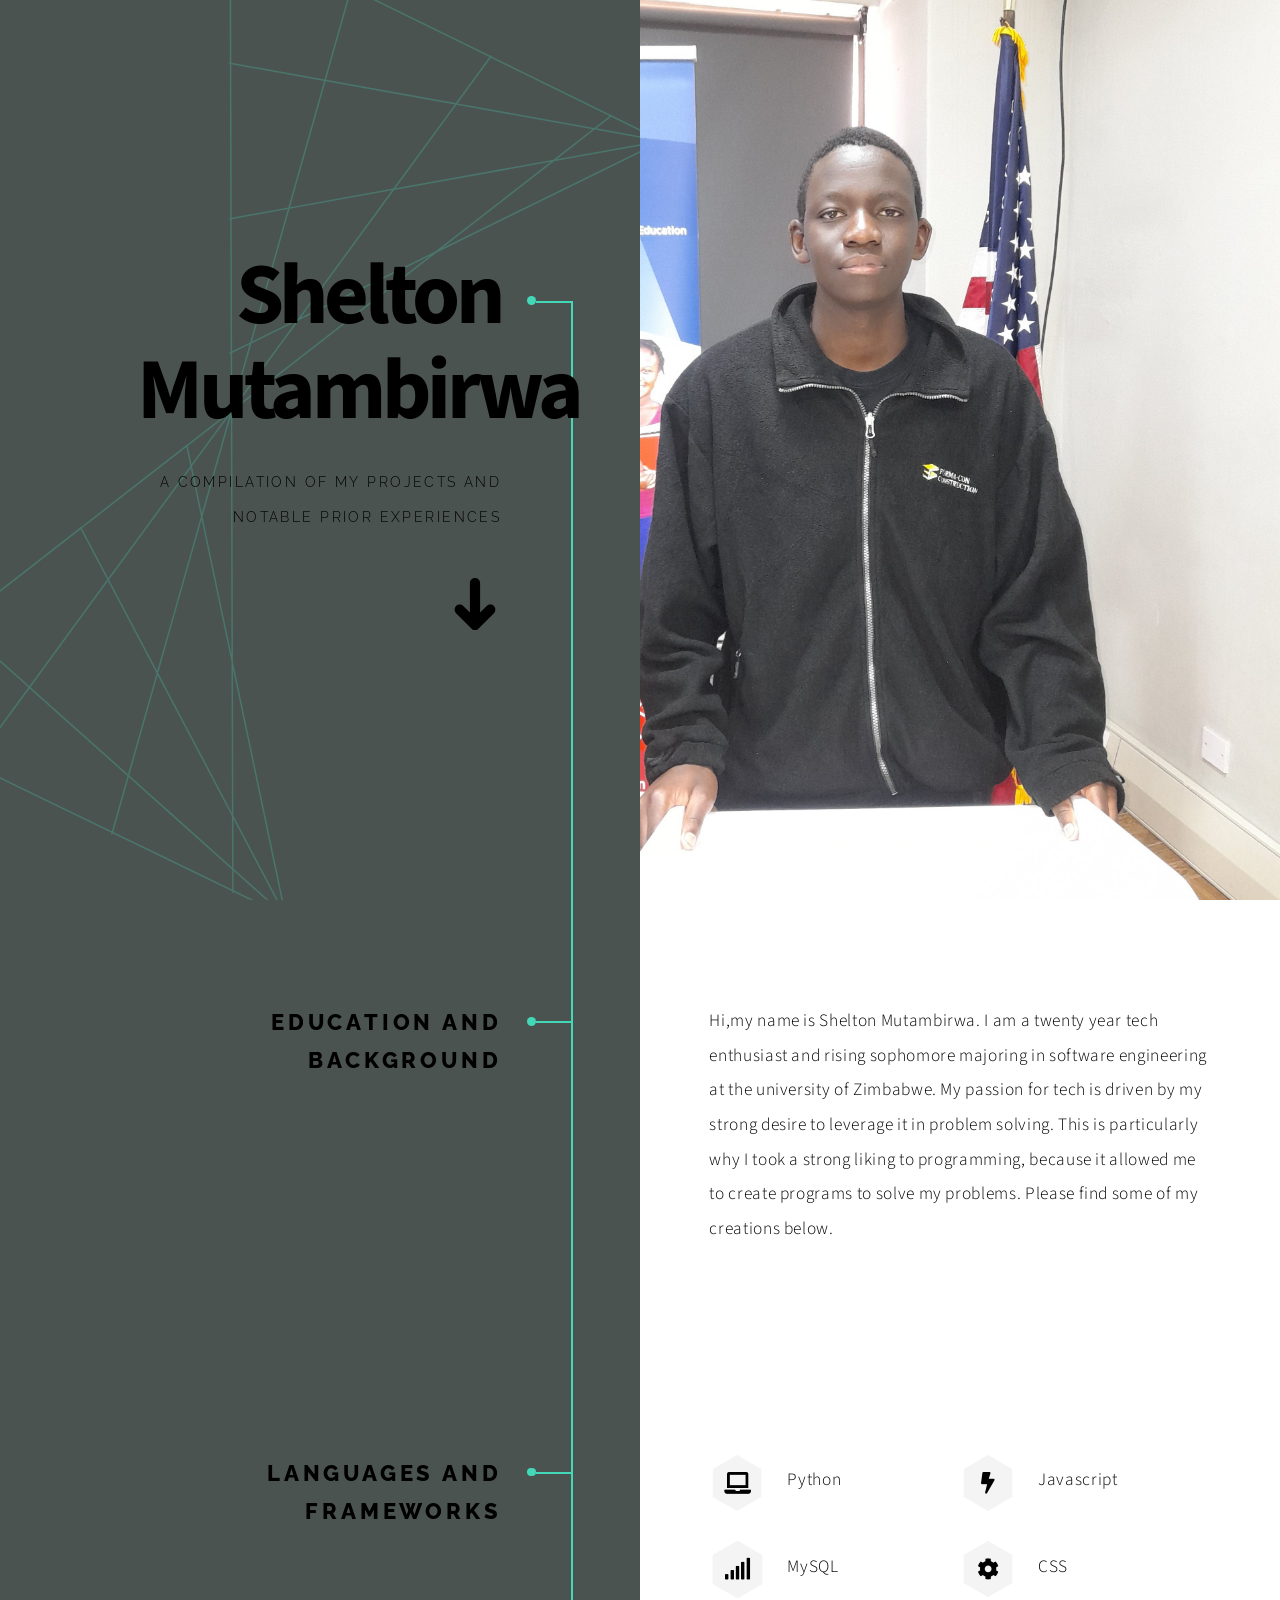
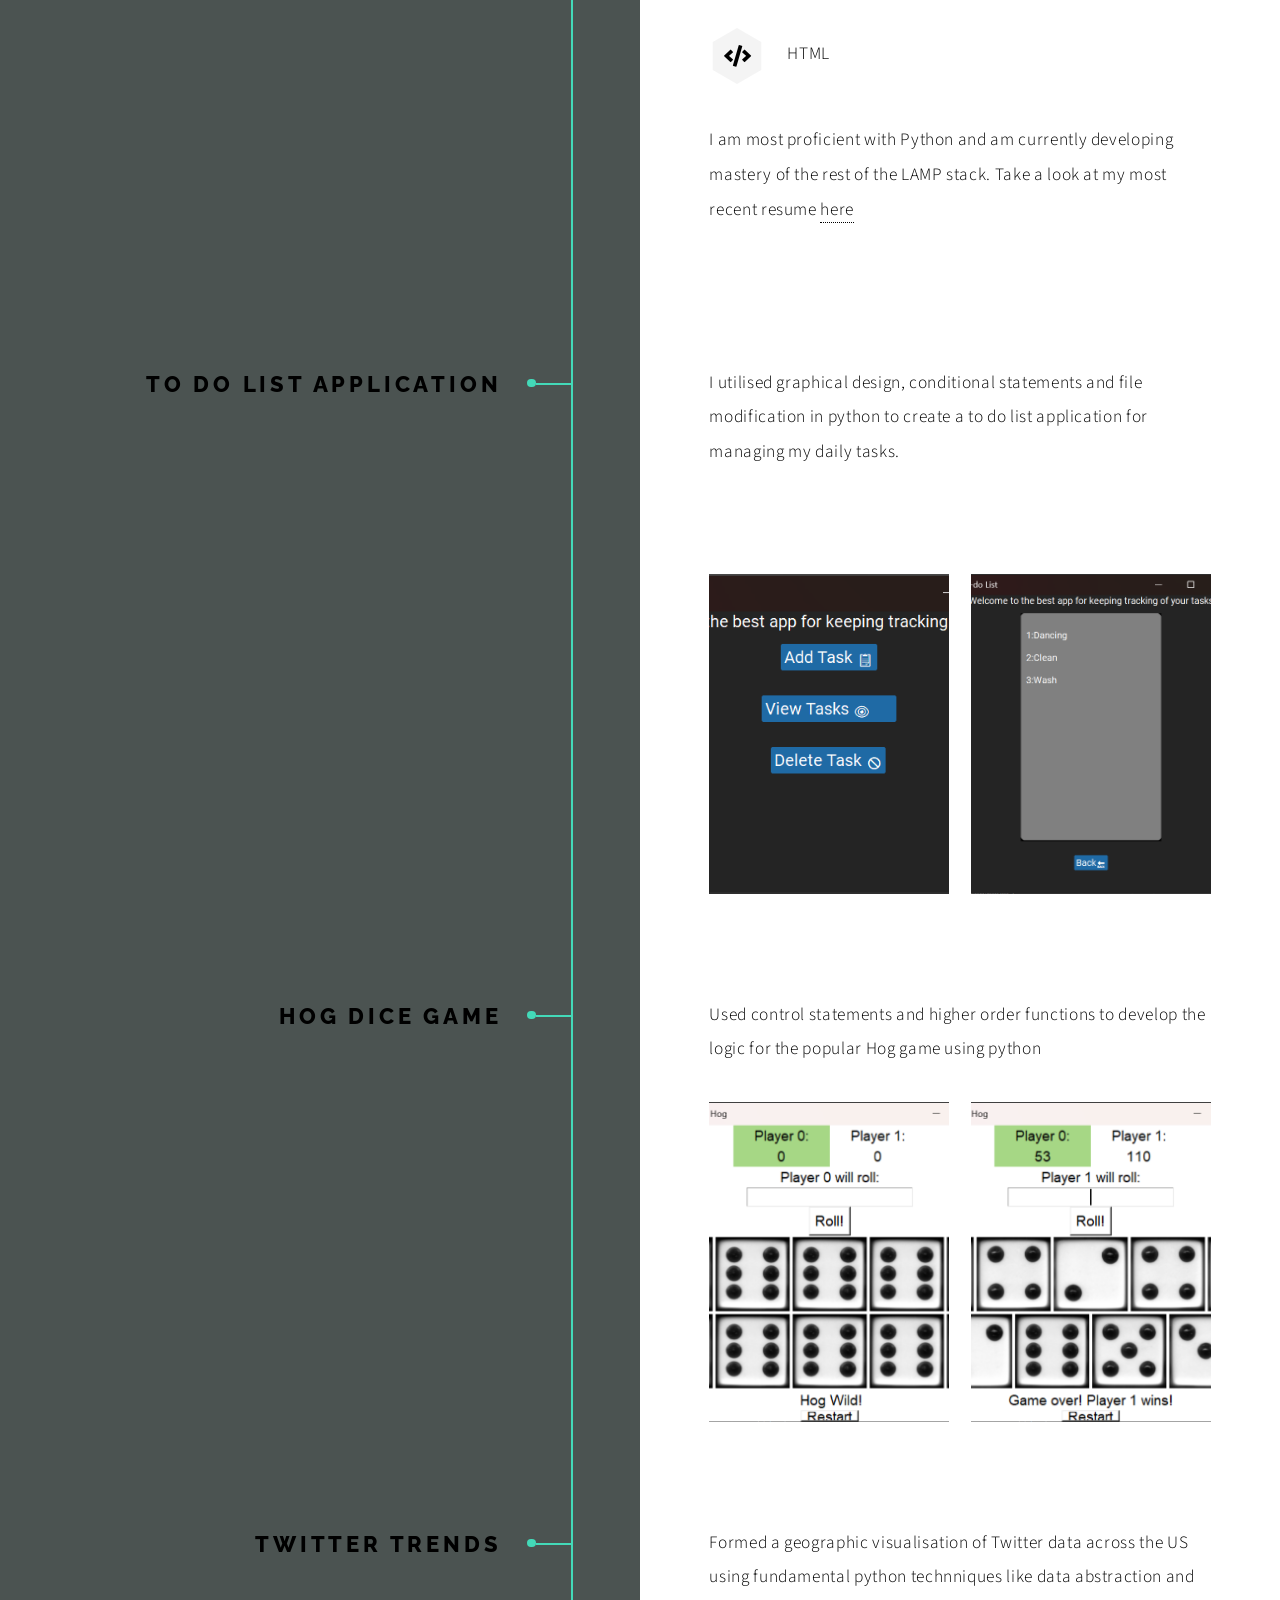
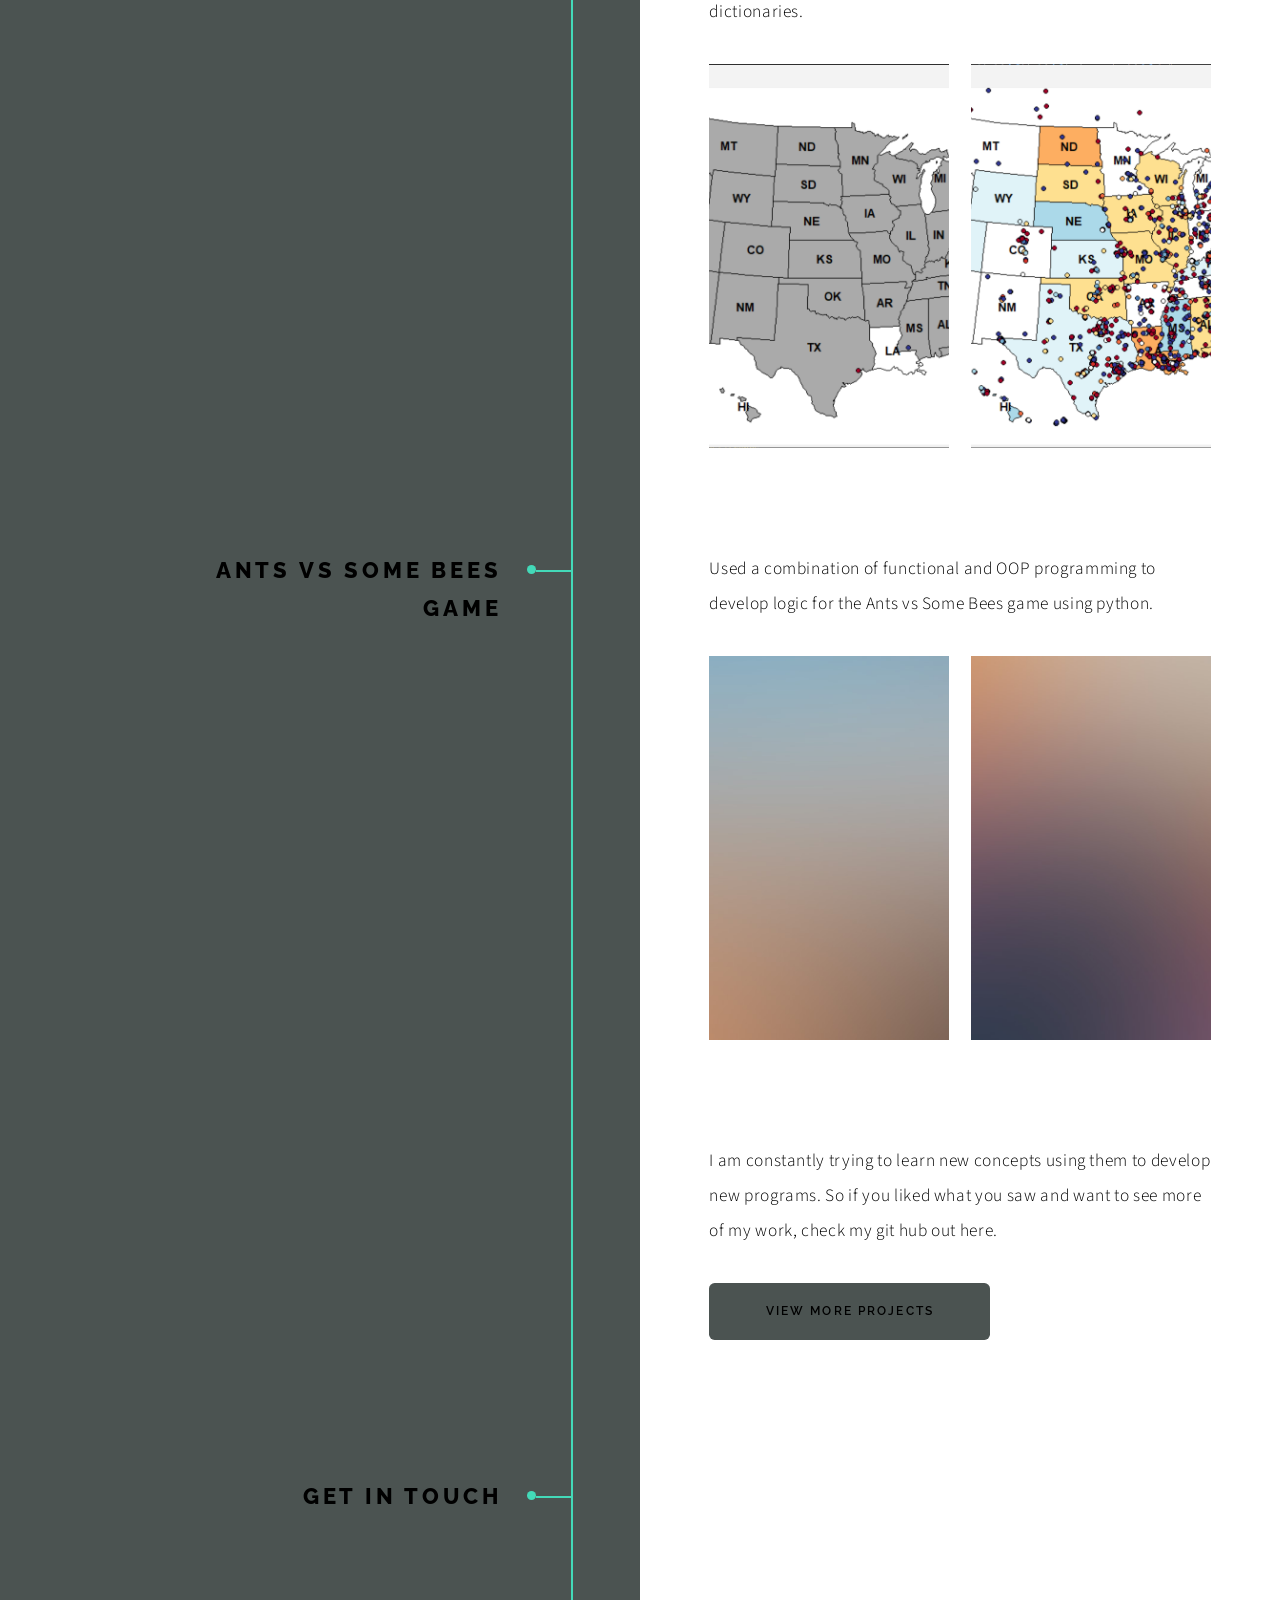
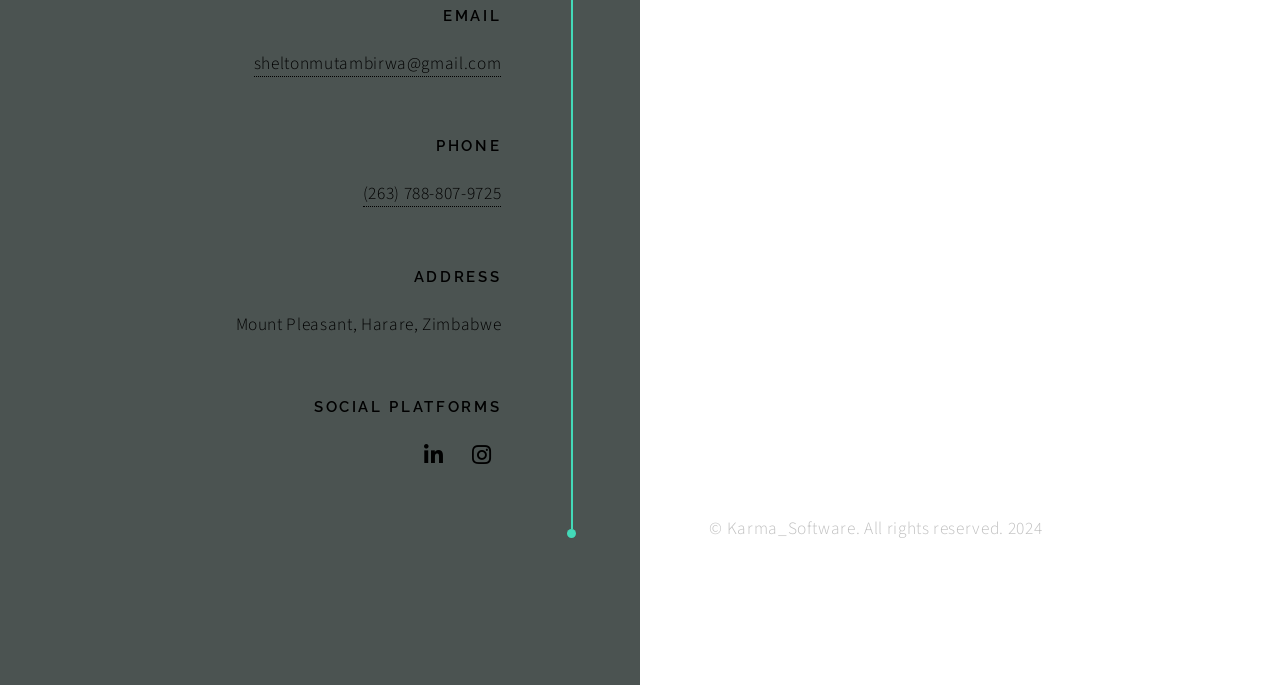
==== commit ed80e784: "added details about an old project" ====
--- a/index.html
+++ b/index.html
@@ -25,7 +25,7 @@
 							</ul>
 						</header>
 						<div class="content">
-							<span class="image fill" data-position="center"><img src="images/profile.jpg" alt="" /></span>
+							<span class="image fill" href="images/profile.jpg" data-position="center"><img src="images/profile.jpg" alt="" /></span>
 						</div>
 					</section>
 
@@ -106,8 +106,8 @@
 									<div class="content">
 										<p>Formed a geographic visualisation of Twitter data across the US using fundamental python technniques like data abstraction and dictionaries.</p>
 										<div class="gallery">
-											<a href="images/gallery/fulls/08.jpg" class="portrait"><img src="images/gallery/thumbs/08.jpg" alt="" /></a>
-											<a href="images/gallery/fulls/09.jpg" class="portrait"><img src="images/gallery/thumbs/09.jpg" alt="" /></a>
+											<a href="images/gallery/fulls/trends1.png" class="portrait"><img src="images/gallery/fulls/trends1.png" alt="A basic visualistion for the term twitter" /></a>
+											<a href="images/gallery/fulls/trends2.png" class="portrait"><img src="images/gallery/fulls/trends2.png" alt="visualisation for a generally unpopular term Zimbabwe" /></a>
 										</div>
 									</div>
 								</section>
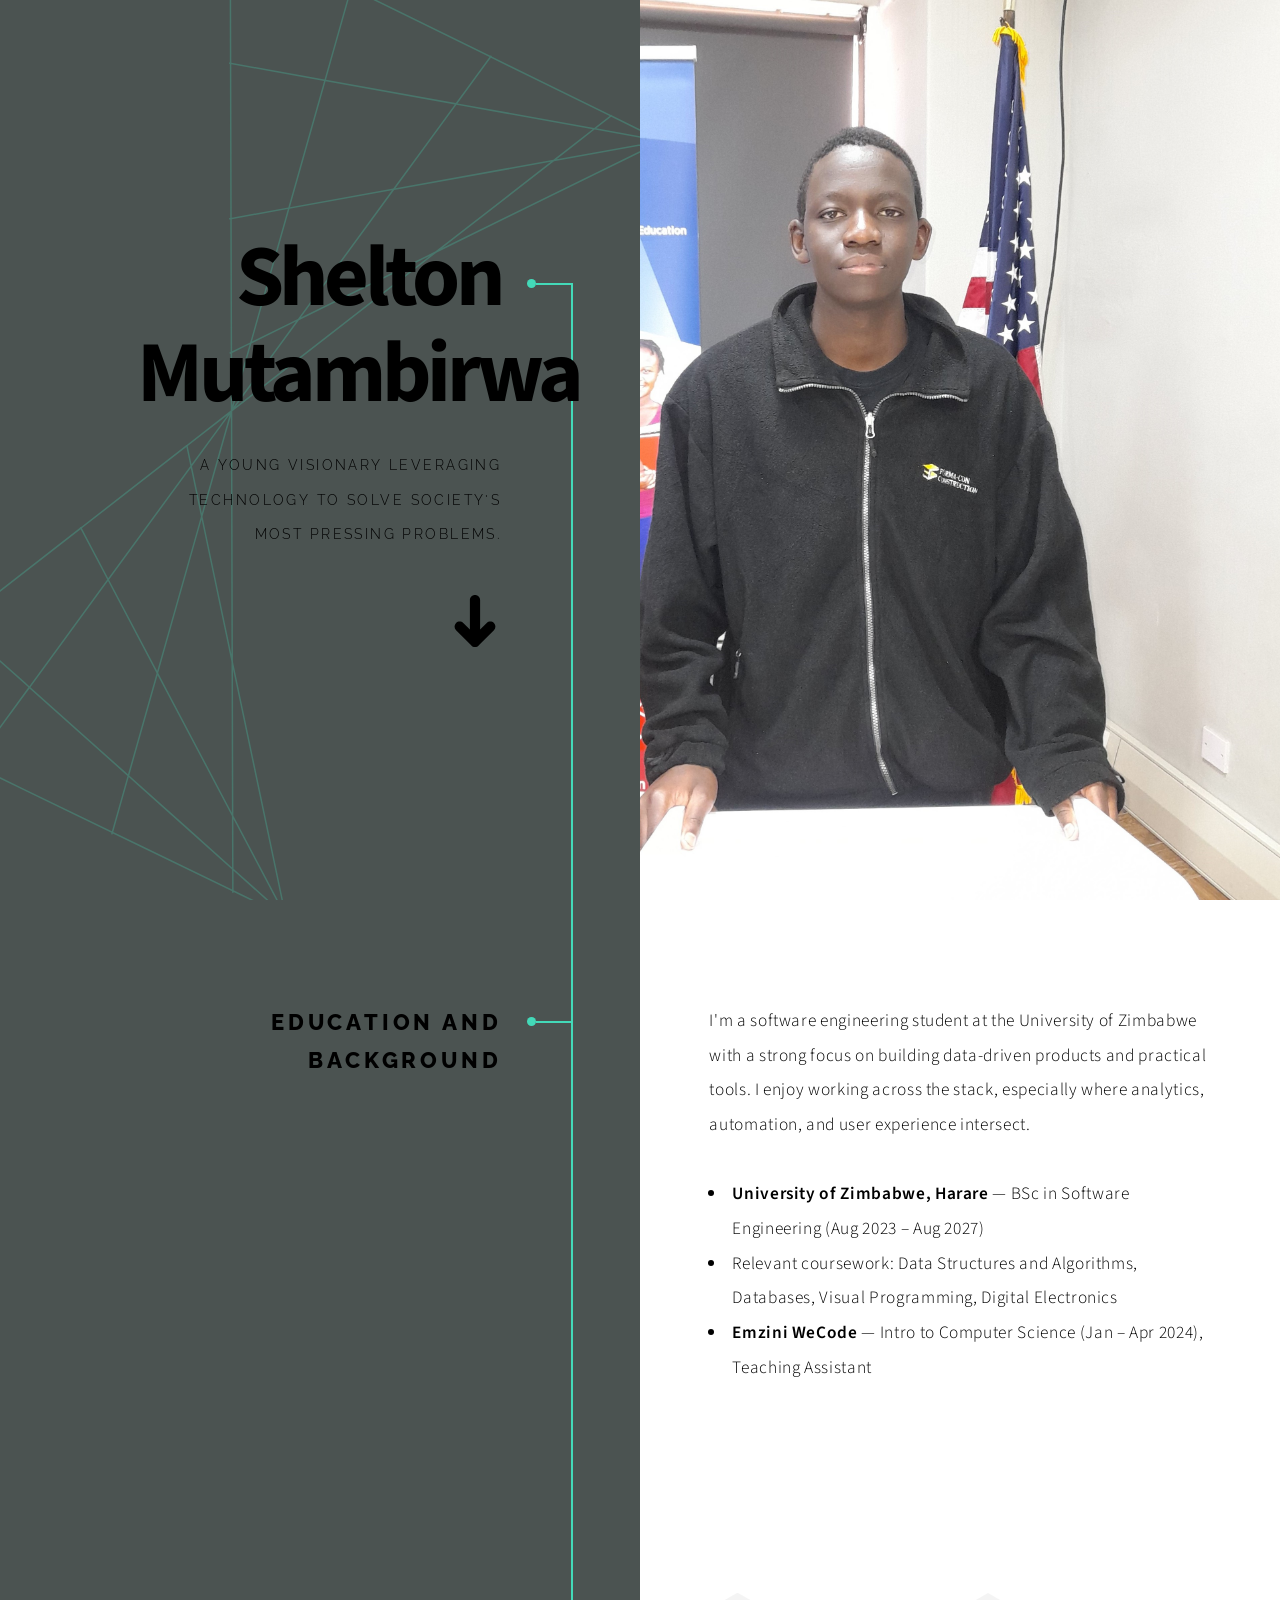
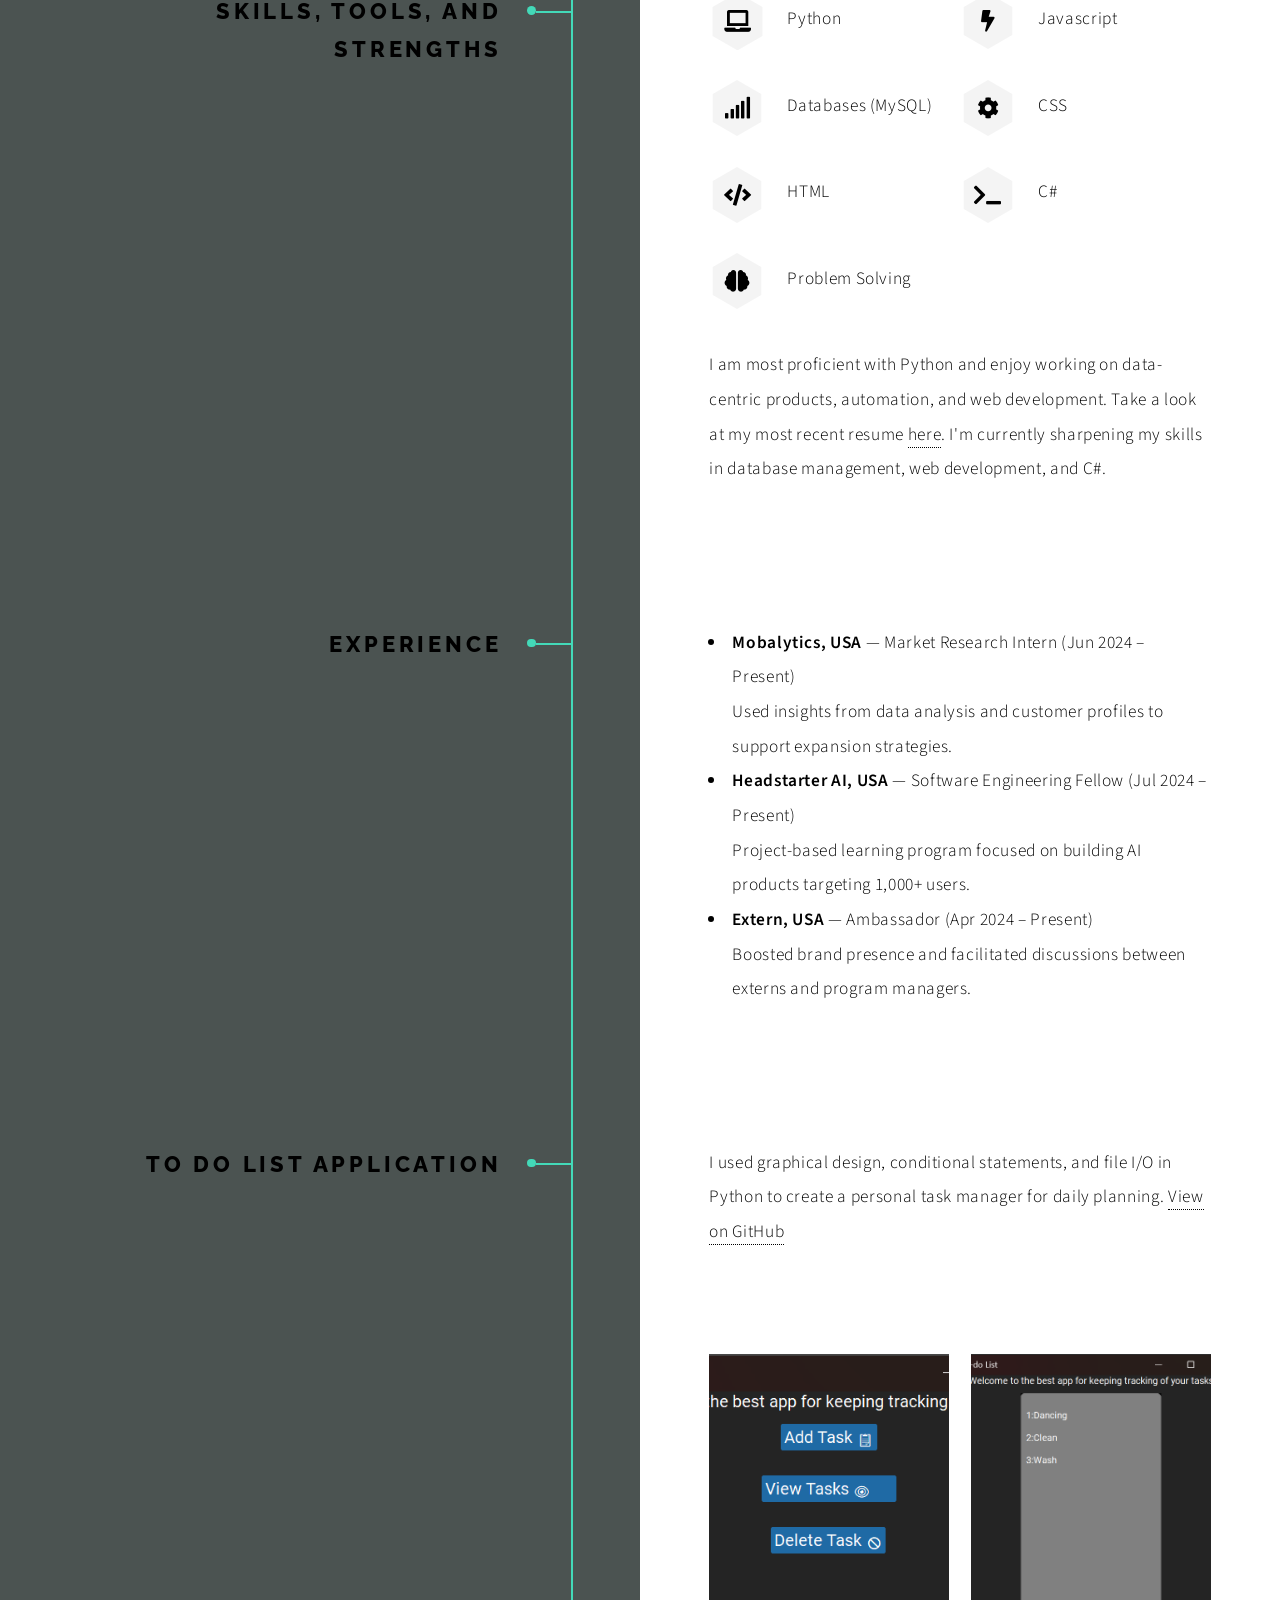
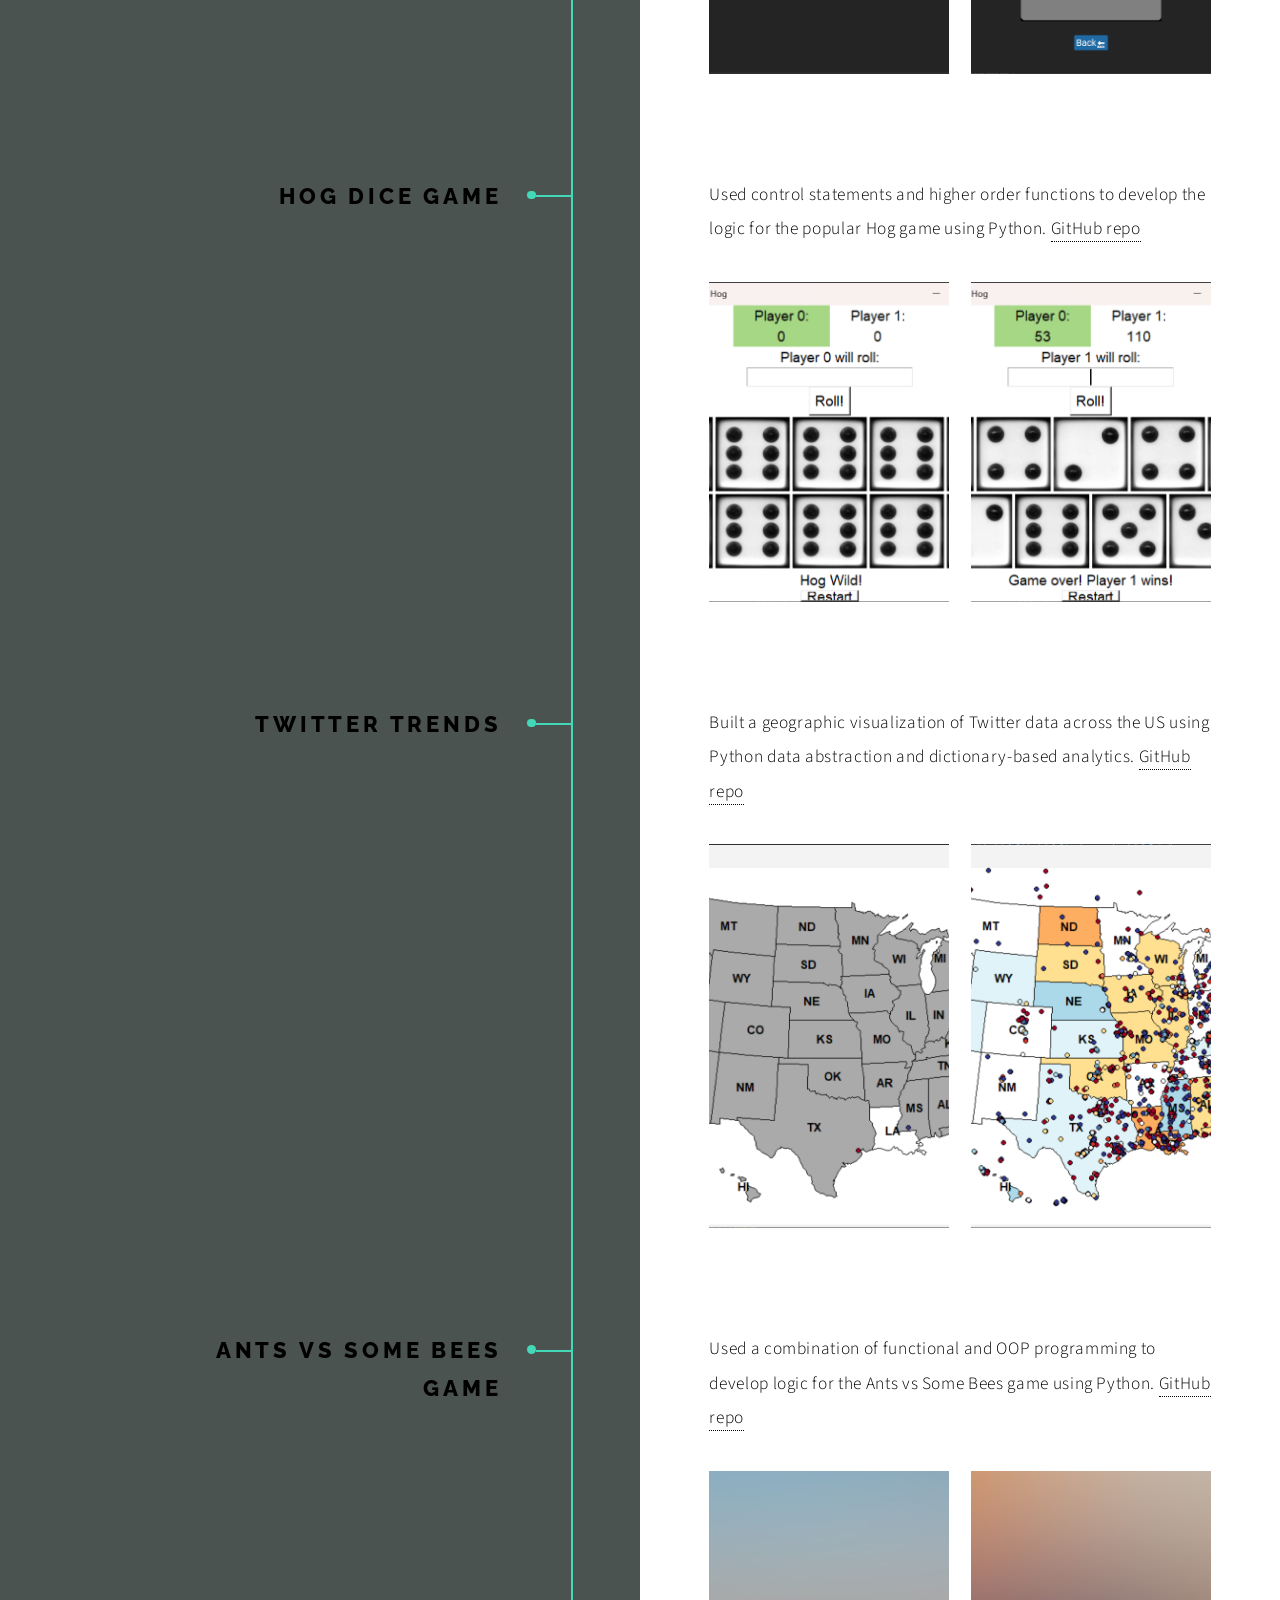
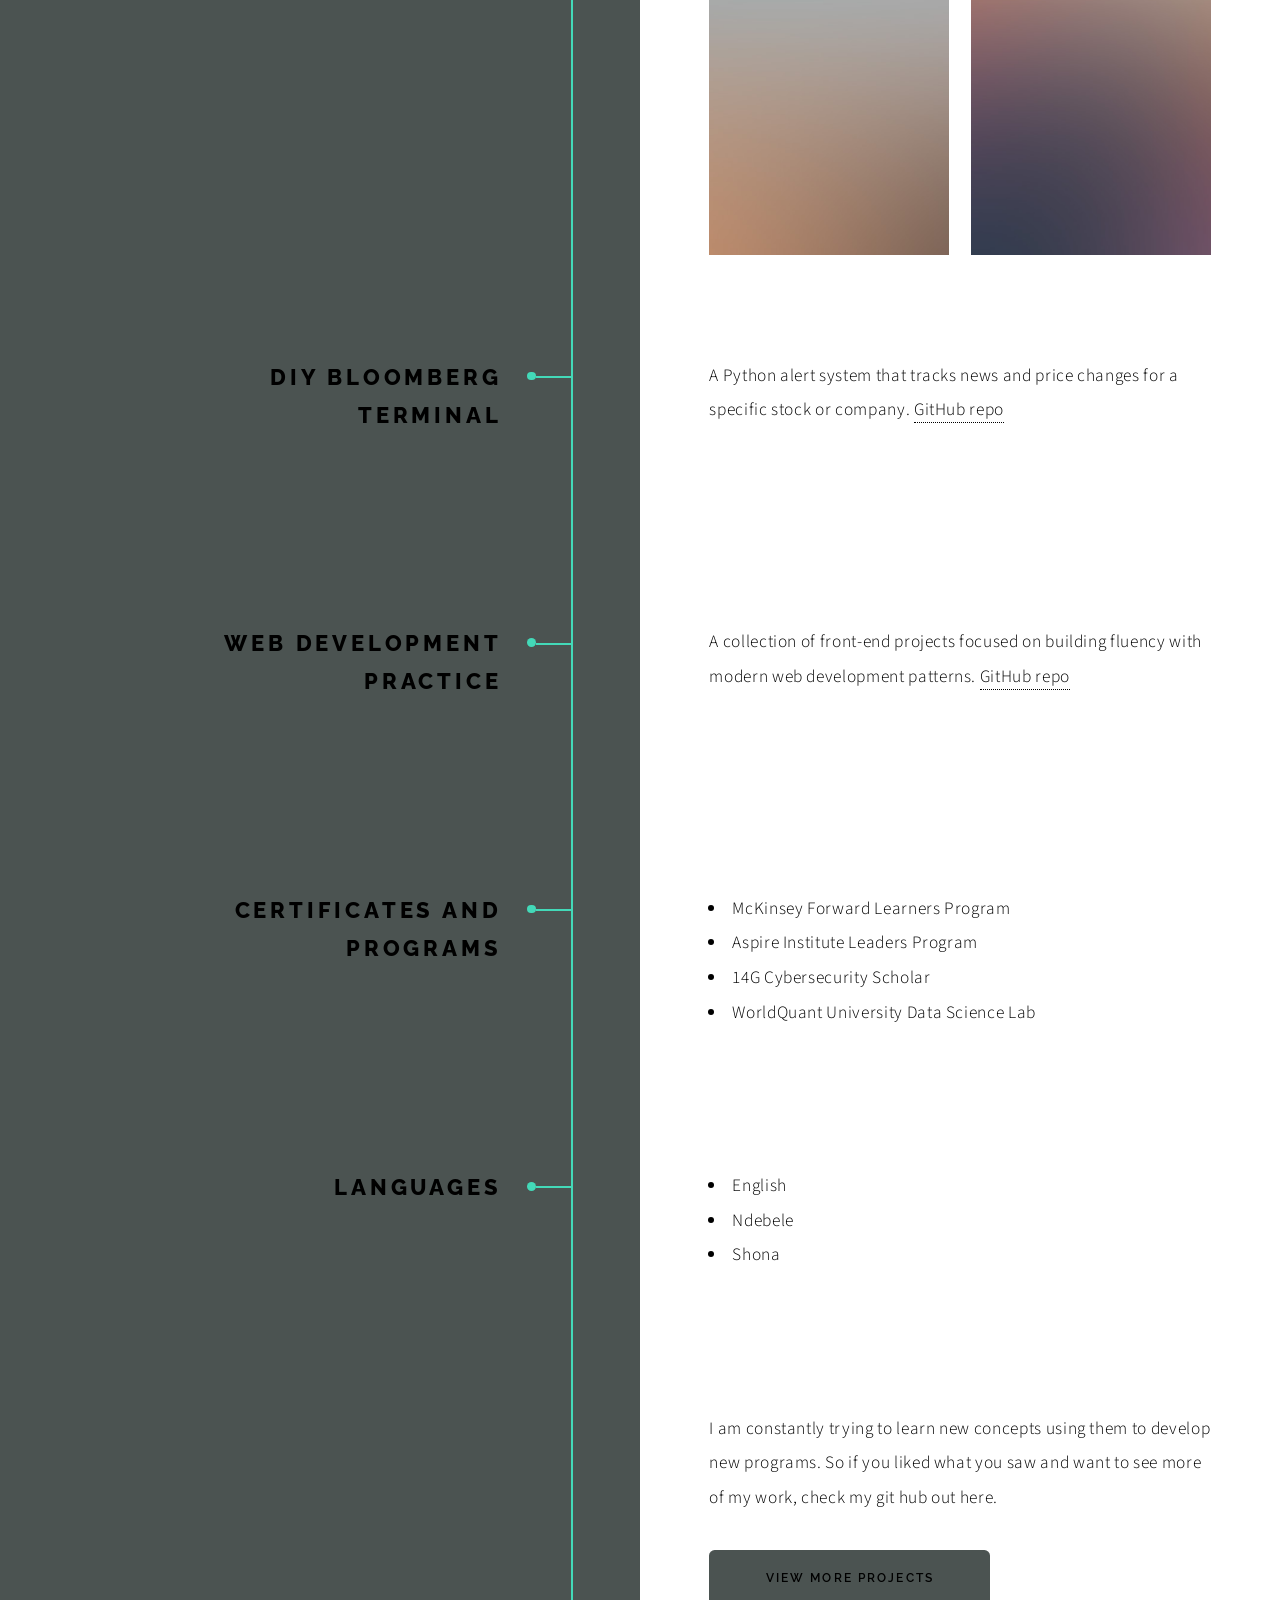
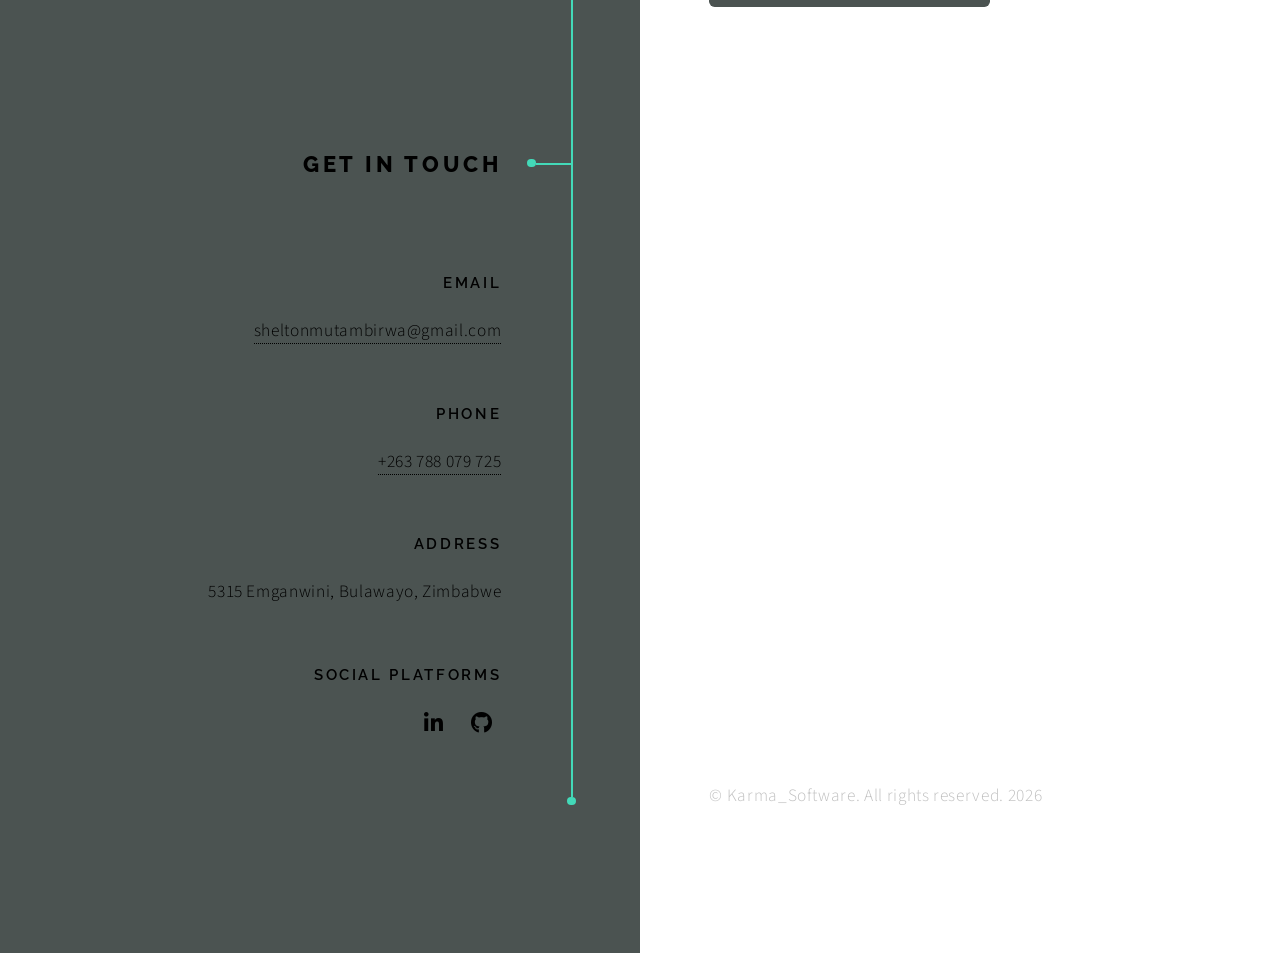
==== commit d05583d6: "update?" ====
--- a/index.html
+++ b/index.html
@@ -19,7 +19,7 @@
 					<section class="intro">
 						<header>
 							<h1>Shelton Mutambirwa</h1>
-							<p>A compilation of my projects and notable prior experiences</p>
+							<p>A young visionary leveraging technology to solve society's most pressing problems.</p>
 							<ul class="actions">
 								<li><a href="#first" class="arrow scrolly"><span class="label">Next</span></a></li>
 							</ul>
@@ -35,10 +35,15 @@
 							<h2>Education and background</h2>
 						</header>
 						<div class="content">
-							<p>Hi,my name is Shelton Mutambirwa. I am a twenty year tech enthusiast and rising sophomore majoring in software engineering  
-								at the university of Zimbabwe. My passion for tech is driven by my strong desire to leverage it in problem solving. This is particularly
-								why I took a strong liking to programming, because it allowed me to create programs to solve my problems. Please find some of my creations below.
-							</p>
+							<p>
+								I'm a software engineering student at the University of Zimbabwe with a strong focus on building data-driven products and practical tools.
+								I enjoy working across the stack, especially where analytics, automation, and user experience intersect.
+							</p>
+							<ul>
+								<li><strong>University of Zimbabwe, Harare</strong> — BSc in Software Engineering (Aug 2023 – Aug 2027)</li>
+								<li>Relevant coursework: Data Structures and Algorithms, Databases, Visual Programming, Digital Electronics</li>
+								<li><strong>Emzini WeCode</strong> — Intro to Computer Science (Jan – Apr 2024), Teaching Assistant</li>
+							</ul>
 							<span class="image main"><img src="images/pic02.jpg" alt="" /></span>
 						</div>
 					</section>
@@ -46,19 +51,43 @@
 				<!-- Section -->
 					<section>
 						<header>
-							<h2>Languages and Frameworks </Frame></h2>
+							<h2>Skills, tools, and strengths</h2>
 						</header>
 						<div class="content">
 							<ul class="feature-icons">
 								<li class="icon solid fa-laptop">Python</li>
 								<li class="icon solid fa-bolt">Javascript</li>
-								<li class="icon solid fa-signal">MySQL</li>
+								<li class="icon solid fa-signal">Databases (MySQL)</li>
 								<li class="icon solid fa-cog">CSS</li>
 								<li class="icon solid fa-code">HTML</li>
-							</ul>
-							<p>I am most proficient with Python and am currently developing mastery of the rest of the LAMP stack. Take a look
-								at my most recent resume <a href="https://github.com/Shelton03/Resume/blob/main/Resume.PDF">here</a>
-							</p>
+								<li class="icon solid fa-terminal">C#</li>
+								<li class="icon solid fa-brain">Problem Solving</li>
+							</ul>
+							<p>
+								I am most proficient with Python and enjoy working on data-centric products, automation, and web development.
+								Take a look at my most recent resume <a href="Resume.PDF">here</a>.
+								I'm currently sharpening my skills in database management, web development, and C#.
+							</p>
+						</div>
+					</section>
+
+				<!-- Section -->
+					<section>
+						<header>
+							<h2>Experience</h2>
+						</header>
+						<div class="content">
+							<ul>
+								<li><strong>Mobalytics, USA</strong> — Market Research Intern (Jun 2024 – Present)<br />
+									Used insights from data analysis and customer profiles to support expansion strategies.
+								</li>
+								<li><strong>Headstarter AI, USA</strong> — Software Engineering Fellow (Jul 2024 – Present)<br />
+									Project-based learning program focused on building AI products targeting 1,000+ users.
+								</li>
+								<li><strong>Extern, USA</strong> — Ambassador (Apr 2024 – Present)<br />
+									Boosted brand presence and facilitated discussions between externs and program managers.
+								</li>
+							</ul>
 						</div>
 					</section>
 
@@ -68,10 +97,10 @@
 							<h2>To Do List Application</h2>
 						</header>
 						<div class="content">
-							<p>I utilised graphical design, conditional statements
-								and file modification in python to create a to do list application for 
-								managing my daily tasks.
-							
+							<p>
+								I used graphical design, conditional statements, and file I/O in Python to create a
+								personal task manager for daily planning.
+								<a href="https://github.com/Shelton03" target="_blank" rel="noreferrer">View on GitHub</a>
 							</p>
 
 							<!-- Section -->
@@ -90,7 +119,10 @@
 										<h2>Hog Dice Game</h2>
 									</header>
 									<div class="content">
-										<p> Used control statements and higher order functions to develop the logic for the popular Hog game using python</p>
+										<p>
+											Used control statements and higher order functions to develop the logic for the popular Hog game using Python.
+											<a href="https://github.com/Shelton03/Hog" target="_blank" rel="noreferrer">GitHub repo</a>
+										</p>
 										<div class="gallery">
 											<a href="images/gallery/fulls/hog.png"><img src="images/gallery/fulls/hog.png" alt="The overview of the graphical game interface" /></a>
 											<a href="images/gallery/fulls/hog2.png"><img src="images/gallery/fulls/hog2.png" alt="The result of a recent game with a friend" /></a>
@@ -104,7 +136,10 @@
 										<h2>Twitter Trends</h2>
 									</header>
 									<div class="content">
-										<p>Formed a geographic visualisation of Twitter data across the US using fundamental python technniques like data abstraction and dictionaries.</p>
+										<p>
+											Built a geographic visualization of Twitter data across the US using Python data abstraction and dictionary-based analytics.
+											<a href="https://github.com/Shelton03/Twitter-Trends" target="_blank" rel="noreferrer">GitHub repo</a>
+										</p>
 										<div class="gallery">
 											<a href="images/gallery/fulls/trends1.png" class="portrait"><img src="images/gallery/fulls/trends1.png" alt="A basic visualistion for the term twitter" /></a>
 											<a href="images/gallery/fulls/trends2.png" class="portrait"><img src="images/gallery/fulls/trends2.png" alt="visualisation for a generally unpopular term Zimbabwe" /></a>
@@ -117,8 +152,9 @@
 										<h2>Ants vs Some Bees Game</h2>
 									</header>
 									<div class="content">
-										<p> Used a combination of functional and OOP programming to develop logic for the Ants vs Some Bees game
-											using python. 
+										<p>
+											Used a combination of functional and OOP programming to develop logic for the Ants vs Some Bees game using Python.
+											<a href="https://github.com/Shelton03/Ant-vs-Some-Bees-Game" target="_blank" rel="noreferrer">GitHub repo</a>
 										</p>
 										<div class="gallery">
 											<a href="images/gallery/fulls/08.jpg" class="portrait"><img src="images/gallery/thumbs/08.jpg" alt="" /></a>
@@ -127,10 +163,61 @@
 									</div>
 								</section>
 
-						</div>
-					</section>
-
-				<!-- Section -->
+								<section>
+									<header>
+										<h2>DIY Bloomberg Terminal</h2>
+									</header>
+									<div class="content">
+										<p>
+											A Python alert system that tracks news and price changes for a specific stock or company.
+											<a href="https://github.com/Shelton03/DIY-Bloomberg-Terminal" target="_blank" rel="noreferrer">GitHub repo</a>
+										</p>
+									</div>
+								</section>
+
+								<section>
+									<header>
+										<h2>Web Development Practice</h2>
+									</header>
+									<div class="content">
+										<p>
+											A collection of front-end projects focused on building fluency with modern web development patterns.
+											<a href="https://github.com/Shelton03/Web-Dev-Practise" target="_blank" rel="noreferrer">GitHub repo</a>
+										</p>
+									</div>
+								</section>
+
+						</div>
+					</section>
+
+				<!-- Section -->
+					<section>
+						<header>
+							<h2>Certificates and Programs</h2>
+						</header>
+						<div class="content">
+							<ul>
+								<li>McKinsey Forward Learners Program</li>
+								<li>Aspire Institute Leaders Program</li>
+								<li>14G Cybersecurity Scholar</li>
+								<li>WorldQuant University Data Science Lab</li>
+							</ul>
+						</div>
+					</section>
+
+					<section>
+						<header>
+							<h2>Languages</h2>
+						</header>
+						<div class="content">
+							<ul>
+								<li>English</li>
+								<li>Ndebele</li>
+								<li>Shona</li>
+							</ul>
+						</div>
+					</section>
+
 					<section>
 						<header>
 						</header>
@@ -158,17 +245,17 @@
 								</li>
 								<li>
 									<h3>Phone</h3>
-									<a href="tel:+263788079725">(263) 788-807-9725</a>
+									<a href="tel:+263788079725">+263 788 079 725</a>
 								</li>
 								<li>
 									<h3>Address</h3>
-									<span>Mount Pleasant, Harare, Zimbabwe</span>
+									<span>5315 Emganwini, Bulawayo, Zimbabwe</span>
 								</li>
 								<li>
 									<h3>Social Platforms</h3>
 									<ul class="icons">
 										<li><a href="https://www.linkedin.com/in/shelton-mutambirwa" class="icon brands fa-linkedin-in"><span class="label">LinkedIn</span></a></li>
-										<li><a href="#" class="icon brands fa-instagram"><span class="label">Instagram</span></a></li>
+										<li><a href="https://github.com/Shelton03" class="icon brands fa-github"><span class="label">GitHub</span></a></li>
 									</ul>
 								</li>
 							</ul>
@@ -176,7 +263,7 @@
 					</section>
 
 				<!-- Copyright -->
-					<div class="copyright">&copy; Karma_Software. All rights reserved. 2024</div>
+					<div class="copyright">&copy; Karma_Software. All rights reserved. 2026</div>
 
 			</div>
 
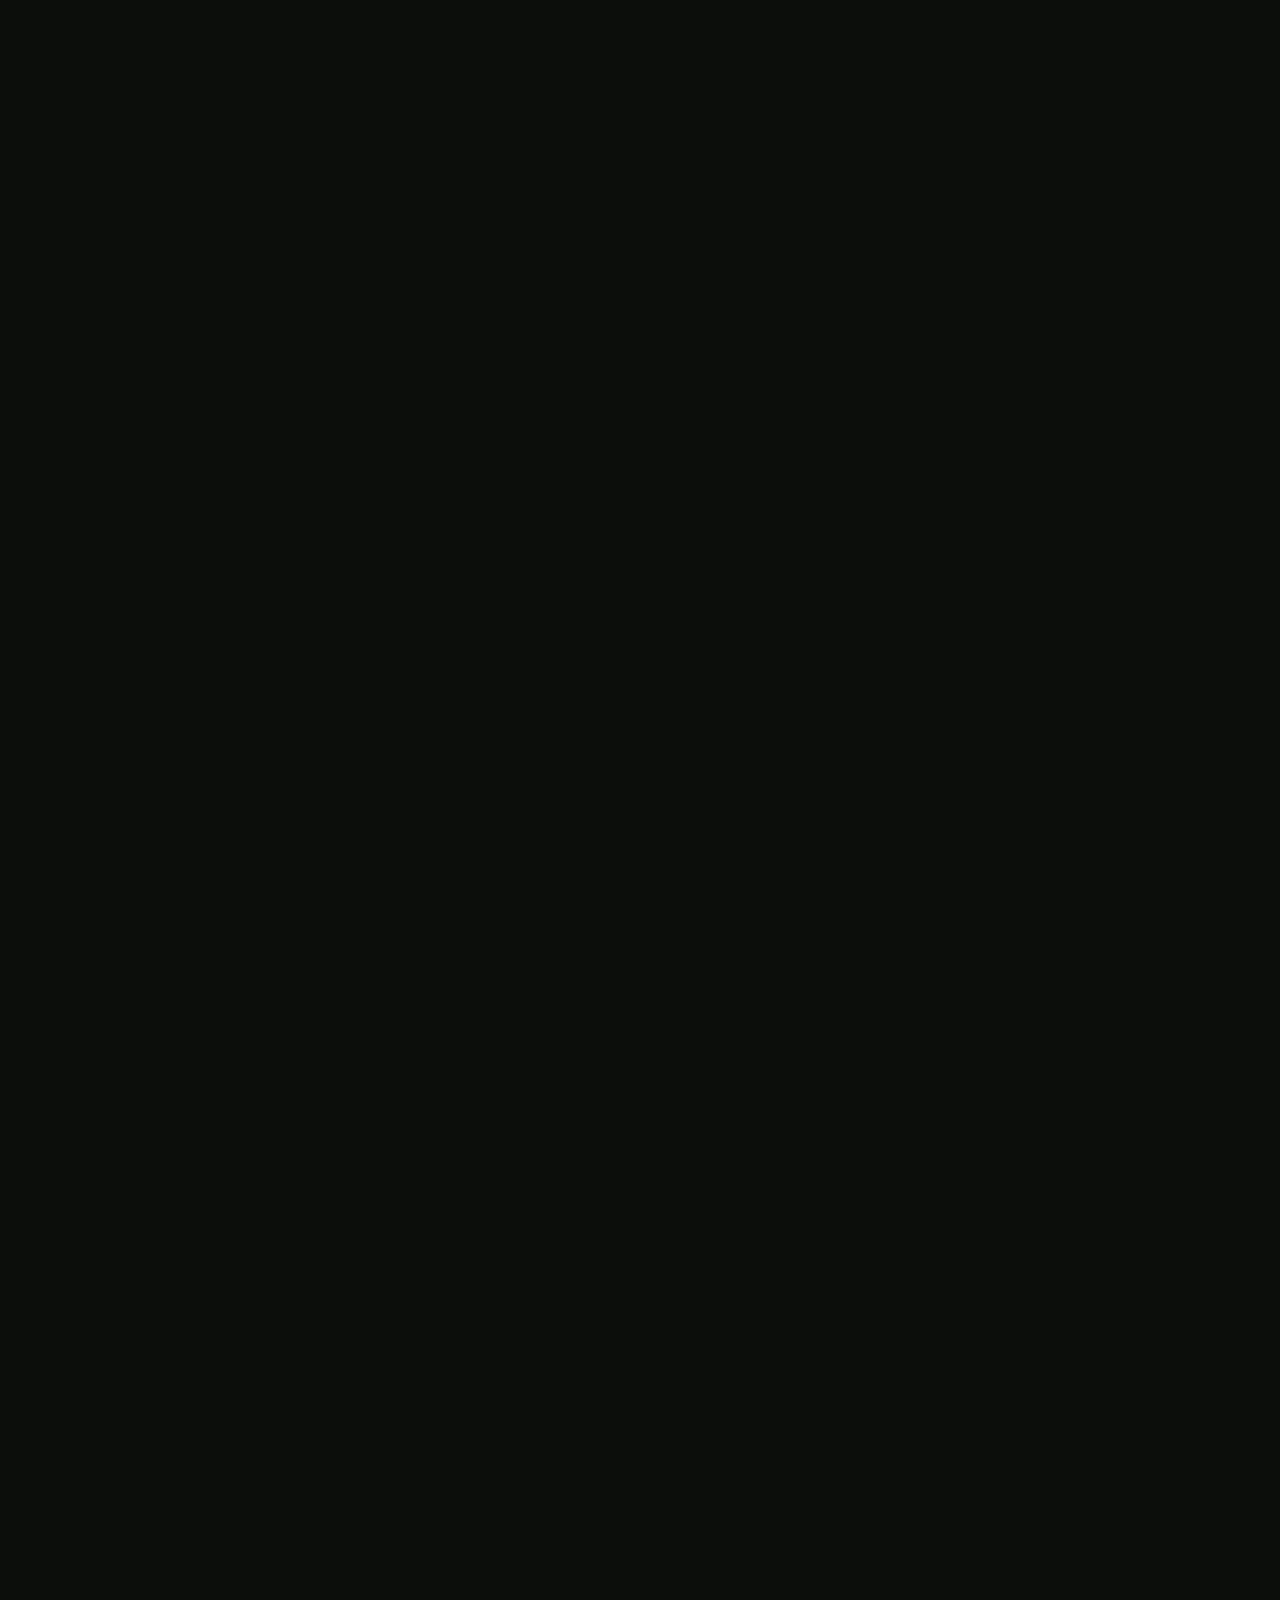
==== commit 37eb94da: "update?" ====
--- a/index.html
+++ b/index.html
@@ -26,254 +26,121 @@
 						</header>
 						<div class="content">
 							<span class="image fill" href="images/profile.jpg" data-position="center"><img src="images/profile.jpg" alt="" /></span>
-						</div>
-					</section>
+						<!DOCTYPE html>
+						<html lang="en">
+						  <head>
+						    <title>Shelton Mutambirwa | DevOps-minded Backend Engineer</title>
+						    <meta charset="utf-8" />
+						    <meta name="viewport" content="width=device-width, initial-scale=1" />
+						    <meta
+						      name="description"
+						      content="Terminal-inspired portfolio for Shelton Mutambirwa, a backend and site reliability engineer focused on Linux, DevOps, and AI systems."
+						    />
+						    <link rel="icon" href="images/favi.jpg" />
+						    <link rel="stylesheet" href="assets/css/terminal.css" />
+						  </head>
+						  <body>
+						    <header class="navbar">
+						      <div class="container">
+						        <div class="brand">
+						          <strong>SM::terminal</strong>
+						          <span>Backend &amp; SRE • Linux • Dev0ps</span>
+						        </div>
+						        <nav class="nav-links">
+						          <a class="active" href="index.html">home</a>
+						          <a href="about.html">about</a>
+						          <a href="experience.html">experience</a>
+						          <a href="projects.html">projects</a>
+						          <a href="skills.html">skills</a>
+						          <a href="contact.html">contact</a>
+						        </nav>
+						      </div>
+						    </header>
 
-				<!-- Section -->
-					<section id="first">
-						<header>
-							<h2>Education and background</h2>
-						</header>
-						<div class="content">
-							<p>
-								I'm a software engineering student at the University of Zimbabwe with a strong focus on building data-driven products and practical tools.
-								I enjoy working across the stack, especially where analytics, automation, and user experience intersect.
-							</p>
-							<ul>
-								<li><strong>University of Zimbabwe, Harare</strong> — BSc in Software Engineering (Aug 2023 – Aug 2027)</li>
-								<li>Relevant coursework: Data Structures and Algorithms, Databases, Visual Programming, Digital Electronics</li>
-								<li><strong>Emzini WeCode</strong> — Intro to Computer Science (Jan – Apr 2024), Teaching Assistant</li>
-							</ul>
-							<span class="image main"><img src="images/pic02.jpg" alt="" /></span>
-						</div>
-					</section>
+						    <main>
+						      <section class="hero container">
+						        <div>
+						          <p class="prompt">$ whoami <span># backend • sre • dev0ps</span></p>
+						          <h1>Shelton Mutambirwa</h1>
+						          <p>
+						            Backend &amp; Site Reliability Engineer focused on deploying AI-driven microservices, hardening
+						            distributed systems, and keeping uptime sacred. I love Linux, automation, and observability.
+						          </p>
+						          <div class="cta-group">
+						            <a class="cta" href="projects.html">view projects</a>
+									<a class="cta secondary" href="Shelton%20Mutambirwa%20Updated%20-%20Google%20Docs.pdf">download resume</a>
+						            <a class="cta secondary" href="contact.html">contact</a>
+						          </div>
+						        </div>
+						        <div class="terminal-card">
+						          <p class="prompt">$ cat system.log</p>
+						          <ul class="list">
+						            <li>Location: Bulawayo, Zimbabwe</li>
+						            <li>Current: EconetAI — AI &amp; Digital Transformation Intern</li>
+						            <li>Focus: Microservices, DevOps/SRE, Monitoring &amp; Logging</li>
+						            <li>Favorite tools: Docker, Linux, PostgreSQL, Redis</li>
+						          </ul>
+						        </div>
+						      </section>
 
-				<!-- Section -->
-					<section>
-						<header>
-							<h2>Skills, tools, and strengths</h2>
-						</header>
-						<div class="content">
-							<ul class="feature-icons">
-								<li class="icon solid fa-laptop">Python</li>
-								<li class="icon solid fa-bolt">Javascript</li>
-								<li class="icon solid fa-signal">Databases (MySQL)</li>
-								<li class="icon solid fa-cog">CSS</li>
-								<li class="icon solid fa-code">HTML</li>
-								<li class="icon solid fa-terminal">C#</li>
-								<li class="icon solid fa-brain">Problem Solving</li>
-							</ul>
-							<p>
-								I am most proficient with Python and enjoy working on data-centric products, automation, and web development.
-								Take a look at my most recent resume <a href="Resume.PDF">here</a>.
-								I'm currently sharpening my skills in database management, web development, and C#.
-							</p>
-						</div>
-					</section>
+						      <section class="section">
+						        <div class="container">
+						          <h2>Mission control</h2>
+						          <div class="grid">
+						            <div class="card">
+						              <div class="badge">$ uptime</div>
+						              <h3>Reliability-first engineering</h3>
+						              <p>
+						                I design systems that stay up: logging, alerting, performance tracking, and smart rollback strategies.
+						              </p>
+						            </div>
+						            <div class="card">
+						              <div class="badge">$ containerize</div>
+						              <h3>DevOps in action</h3>
+						              <p>
+						                Dockerized services, CI/CD pipelines, and Linux automation keep teams shipping without fear.
+						              </p>
+						            </div>
+						            <div class="card">
+						              <div class="badge">$ analyze</div>
+						              <h3>Data-driven decisioning</h3>
+						              <p>
+						                Dashboards, data pipelines, and analytics that translate signals into real product improvements.
+						              </p>
+						            </div>
+						          </div>
+						        </div>
+						      </section>
 
-				<!-- Section -->
-					<section>
-						<header>
-							<h2>Experience</h2>
-						</header>
-						<div class="content">
-							<ul>
-								<li><strong>Mobalytics, USA</strong> — Market Research Intern (Jun 2024 – Present)<br />
-									Used insights from data analysis and customer profiles to support expansion strategies.
-								</li>
-								<li><strong>Headstarter AI, USA</strong> — Software Engineering Fellow (Jul 2024 – Present)<br />
-									Project-based learning program focused on building AI products targeting 1,000+ users.
-								</li>
-								<li><strong>Extern, USA</strong> — Ambassador (Apr 2024 – Present)<br />
-									Boosted brand presence and facilitated discussions between externs and program managers.
-								</li>
-							</ul>
-						</div>
-					</section>
+						      <section class="section">
+						        <div class="container">
+						          <h2>Quick access</h2>
+						          <div class="grid">
+						            <div class="card">
+						              <h3>Experience</h3>
+						              <p>AI microservices, distributed systems, and reliability engineering.</p>
+						              <a href="experience.html">open experience log →</a>
+						            </div>
+						            <div class="card">
+						              <h3>Projects</h3>
+						              <p>TalkStack, AIGuard, DevOps capstones, and open-source experiments.</p>
+						              <a href="projects.html">open project archive →</a>
+						            </div>
+						            <div class="card">
+						              <h3>Skills</h3>
+						              <p>Microservices, APIs, Linux, observability, cloud data stacks.</p>
+						              <a href="skills.html">open skills matrix →</a>
+						            </div>
+						          </div>
+						        </div>
+						      </section>
+						    </main>
 
-				<!-- Section -->
-					<section>
-						<header>
-							<h2>To Do List Application</h2>
-						</header>
-						<div class="content">
-							<p>
-								I used graphical design, conditional statements, and file I/O in Python to create a
-								personal task manager for daily planning.
-								<a href="https://github.com/Shelton03" target="_blank" rel="noreferrer">View on GitHub</a>
-							</p>
-
-							<!-- Section -->
-								<section>
-									<div class="content">
-										<div class="gallery">
-											<a href="images/gallery/fulls/to-do.png" ><img src="images/gallery/fulls/to-do.png" alt="Basic overview of the app" /></a>
-											<a href="images/gallery/fulls/to-do 2.png"><img src="images/gallery/fulls/to-do 2.png" alt="Demo of one of my task lists" /></a>
-										</div>
-									</div>
-								</section>
-
-							<!-- Section -->
-								<section>
-									<header>
-										<h2>Hog Dice Game</h2>
-									</header>
-									<div class="content">
-										<p>
-											Used control statements and higher order functions to develop the logic for the popular Hog game using Python.
-											<a href="https://github.com/Shelton03/Hog" target="_blank" rel="noreferrer">GitHub repo</a>
-										</p>
-										<div class="gallery">
-											<a href="images/gallery/fulls/hog.png"><img src="images/gallery/fulls/hog.png" alt="The overview of the graphical game interface" /></a>
-											<a href="images/gallery/fulls/hog2.png"><img src="images/gallery/fulls/hog2.png" alt="The result of a recent game with a friend" /></a>
-										</div>
-									</div>
-								</section>
-
-							<!-- Section -->
-								<section>
-									<header>
-										<h2>Twitter Trends</h2>
-									</header>
-									<div class="content">
-										<p>
-											Built a geographic visualization of Twitter data across the US using Python data abstraction and dictionary-based analytics.
-											<a href="https://github.com/Shelton03/Twitter-Trends" target="_blank" rel="noreferrer">GitHub repo</a>
-										</p>
-										<div class="gallery">
-											<a href="images/gallery/fulls/trends1.png" class="portrait"><img src="images/gallery/fulls/trends1.png" alt="A basic visualistion for the term twitter" /></a>
-											<a href="images/gallery/fulls/trends2.png" class="portrait"><img src="images/gallery/fulls/trends2.png" alt="visualisation for a generally unpopular term Zimbabwe" /></a>
-										</div>
-									</div>
-								</section>
-
-								<section>
-									<header>
-										<h2>Ants vs Some Bees Game</h2>
-									</header>
-									<div class="content">
-										<p>
-											Used a combination of functional and OOP programming to develop logic for the Ants vs Some Bees game using Python.
-											<a href="https://github.com/Shelton03/Ant-vs-Some-Bees-Game" target="_blank" rel="noreferrer">GitHub repo</a>
-										</p>
-										<div class="gallery">
-											<a href="images/gallery/fulls/08.jpg" class="portrait"><img src="images/gallery/thumbs/08.jpg" alt="" /></a>
-											<a href="images/gallery/fulls/09.jpg" class="portrait"><img src="images/gallery/thumbs/09.jpg" alt="" /></a>
-										</div>
-									</div>
-								</section>
-
-								<section>
-									<header>
-										<h2>DIY Bloomberg Terminal</h2>
-									</header>
-									<div class="content">
-										<p>
-											A Python alert system that tracks news and price changes for a specific stock or company.
-											<a href="https://github.com/Shelton03/DIY-Bloomberg-Terminal" target="_blank" rel="noreferrer">GitHub repo</a>
-										</p>
-									</div>
-								</section>
-
-								<section>
-									<header>
-										<h2>Web Development Practice</h2>
-									</header>
-									<div class="content">
-										<p>
-											A collection of front-end projects focused on building fluency with modern web development patterns.
-											<a href="https://github.com/Shelton03/Web-Dev-Practise" target="_blank" rel="noreferrer">GitHub repo</a>
-										</p>
-									</div>
-								</section>
-
-						</div>
-					</section>
-
-				<!-- Section -->
-					<section>
-						<header>
-							<h2>Certificates and Programs</h2>
-						</header>
-						<div class="content">
-							<ul>
-								<li>McKinsey Forward Learners Program</li>
-								<li>Aspire Institute Leaders Program</li>
-								<li>14G Cybersecurity Scholar</li>
-								<li>WorldQuant University Data Science Lab</li>
-							</ul>
-						</div>
-					</section>
-
-					<section>
-						<header>
-							<h2>Languages</h2>
-						</header>
-						<div class="content">
-							<ul>
-								<li>English</li>
-								<li>Ndebele</li>
-								<li>Shona</li>
-							</ul>
-						</div>
-					</section>
-
-					<section>
-						<header>
-						</header>
-						<div class="content">
-							<p>I am constantly trying to learn new concepts using them to develop new programs.
-								So if you liked what you saw and want to see more of my work, check my git hub out here.
-							</p>
-							<ul class="actions">
-								<li><a href="https://github.com/Shelton03" class="button primary large">View More Projects</a></li>
-							</ul>
-						</div>
-					</section>
-
-
-				<!-- Section -->
-					<section>
-						<header>
-							<h2>Get in touch</h2>
-						</header>
-						<footer>
-							<ul class="items">
-								<li>
-									<h3>Email</h3>
-									<a href="mailto:sheltonmutambirwa@gmail.com">sheltonmutambirwa@gmail.com</a>
-								</li>
-								<li>
-									<h3>Phone</h3>
-									<a href="tel:+263788079725">+263 788 079 725</a>
-								</li>
-								<li>
-									<h3>Address</h3>
-									<span>5315 Emganwini, Bulawayo, Zimbabwe</span>
-								</li>
-								<li>
-									<h3>Social Platforms</h3>
-									<ul class="icons">
-										<li><a href="https://www.linkedin.com/in/shelton-mutambirwa" class="icon brands fa-linkedin-in"><span class="label">LinkedIn</span></a></li>
-										<li><a href="https://github.com/Shelton03" class="icon brands fa-github"><span class="label">GitHub</span></a></li>
-									</ul>
-								</li>
-							</ul>
-						</footer>
-					</section>
-
-				<!-- Copyright -->
-					<div class="copyright">&copy; Karma_Software. All rights reserved. 2026</div>
-
-			</div>
-
-		<!-- Scripts -->
-			<script src="assets/js/jquery.min.js"></script>
-			<script src="assets/js/jquery.scrolly.min.js"></script>
-			<script src="assets/js/browser.min.js"></script>
-			<script src="assets/js/breakpoints.min.js"></script>
-			<script src="assets/js/util.js"></script>
-			<script src="assets/js/main.js"></script>
-
-	</body>
-</html>+						    <footer class="footer">
+						      <div class="container">
+						        <div>© 2026 Shelton Mutambirwa. Built for Vercel + Linux lovers.</div>
+						        <div class="tagline">$ ssh shelton@devops — ready when you are.</div>
+						      </div>
+						    </footer>
+						  </body>
+						</html>
--- a/assets/css/terminal.css
+++ b/assets/css/terminal.css
@@ -0,0 +1,232 @@
+@import url("https://fonts.googleapis.com/css2?family=JetBrains+Mono:wght@300;400;500;600;700&display=swap");
+
+:root {
+  color-scheme: dark;
+  --bg: #0b0f0b;
+  --bg-alt: #0f1610;
+  --surface: #131d14;
+  --border: #1f2f1f;
+  --text: #d8f5d0;
+  --muted: #9ec9a1;
+  --accent: #6eea6e;
+  --accent-soft: #b4f5b2;
+  --warning: #f2cf6f;
+}
+
+* {
+  box-sizing: border-box;
+  margin: 0;
+  padding: 0;
+}
+
+body {
+  font-family: "JetBrains Mono", monospace;
+  background: var(--bg);
+  color: var(--text);
+  line-height: 1.7;
+}
+
+img {
+  max-width: 100%;
+  border-radius: 14px;
+  border: 1px solid var(--border);
+}
+
+a {
+  color: var(--accent);
+  text-decoration: none;
+}
+
+a:hover {
+  color: var(--accent-soft);
+}
+
+.container {
+  width: min(1120px, 92vw);
+  margin: 0 auto;
+}
+
+.navbar {
+  border-bottom: 1px solid var(--border);
+  background: rgba(11, 15, 11, 0.9);
+  position: sticky;
+  top: 0;
+  z-index: 10;
+  backdrop-filter: blur(10px);
+}
+
+.navbar .container {
+  display: flex;
+  align-items: center;
+  justify-content: space-between;
+  padding: 1rem 0;
+  gap: 1rem;
+}
+
+.brand {
+  display: flex;
+  flex-direction: column;
+  gap: 0.2rem;
+}
+
+.brand span {
+  color: var(--muted);
+  font-size: 0.85rem;
+}
+
+.nav-links {
+  display: flex;
+  flex-wrap: wrap;
+  gap: 1.2rem;
+  font-size: 0.95rem;
+}
+
+.nav-links a.active {
+  color: var(--accent-soft);
+  border-bottom: 2px solid var(--accent);
+  padding-bottom: 0.2rem;
+}
+
+.hero {
+  padding: 4.5rem 0 3rem;
+  display: grid;
+  grid-template-columns: repeat(auto-fit, minmax(280px, 1fr));
+  gap: 2.5rem;
+  align-items: center;
+}
+
+.terminal-card {
+  background: var(--surface);
+  border: 1px solid var(--border);
+  border-radius: 16px;
+  padding: 1.5rem;
+  box-shadow: 0 20px 40px rgba(0, 0, 0, 0.35);
+}
+
+.prompt {
+  color: var(--accent);
+  font-weight: 600;
+  margin-bottom: 0.8rem;
+}
+
+.prompt span {
+  color: var(--muted);
+}
+
+.hero h1 {
+  font-size: clamp(2.4rem, 4vw, 3.6rem);
+  margin-bottom: 0.8rem;
+}
+
+.hero p {
+  color: var(--muted);
+  margin-bottom: 1.4rem;
+}
+
+.cta-group {
+  display: flex;
+  flex-wrap: wrap;
+  gap: 1rem;
+}
+
+.cta {
+  border: 1px solid var(--accent);
+  padding: 0.7rem 1.2rem;
+  border-radius: 999px;
+  color: var(--accent-soft);
+  transition: 0.2s ease;
+}
+
+.cta.secondary {
+  border-color: var(--border);
+  color: var(--muted);
+}
+
+.cta:hover {
+  background: rgba(110, 234, 110, 0.15);
+}
+
+.section {
+  padding: 3rem 0;
+  border-top: 1px solid var(--border);
+}
+
+.section h2 {
+  font-size: clamp(1.4rem, 2.4vw, 2rem);
+  margin-bottom: 1.4rem;
+}
+
+.section p {
+  color: var(--muted);
+}
+
+.grid {
+  display: grid;
+  gap: 1.4rem;
+  grid-template-columns: repeat(auto-fit, minmax(240px, 1fr));
+}
+
+.card {
+  background: var(--surface);
+  border: 1px solid var(--border);
+  padding: 1.25rem;
+  border-radius: 14px;
+}
+
+.card h3 {
+  margin-bottom: 0.6rem;
+}
+
+.badge {
+  display: inline-flex;
+  align-items: center;
+  gap: 0.4rem;
+  color: var(--warning);
+  font-size: 0.8rem;
+  margin-bottom: 0.6rem;
+}
+
+.list {
+  list-style: none;
+  display: grid;
+  gap: 0.8rem;
+}
+
+.list li {
+  padding-left: 1.2rem;
+  position: relative;
+  color: var(--muted);
+}
+
+.list li::before {
+  content: ">";
+  position: absolute;
+  left: 0;
+  color: var(--accent);
+}
+
+.footer {
+  padding: 2.5rem 0 3rem;
+  border-top: 1px solid var(--border);
+  color: var(--muted);
+  font-size: 0.85rem;
+}
+
+.footer .container {
+  display: flex;
+  flex-wrap: wrap;
+  gap: 1rem;
+  justify-content: space-between;
+}
+
+.tagline {
+  color: var(--accent-soft);
+  font-weight: 500;
+}
+
+@media (max-width: 720px) {
+  .navbar .container {
+    flex-direction: column;
+    align-items: flex-start;
+  }
+}
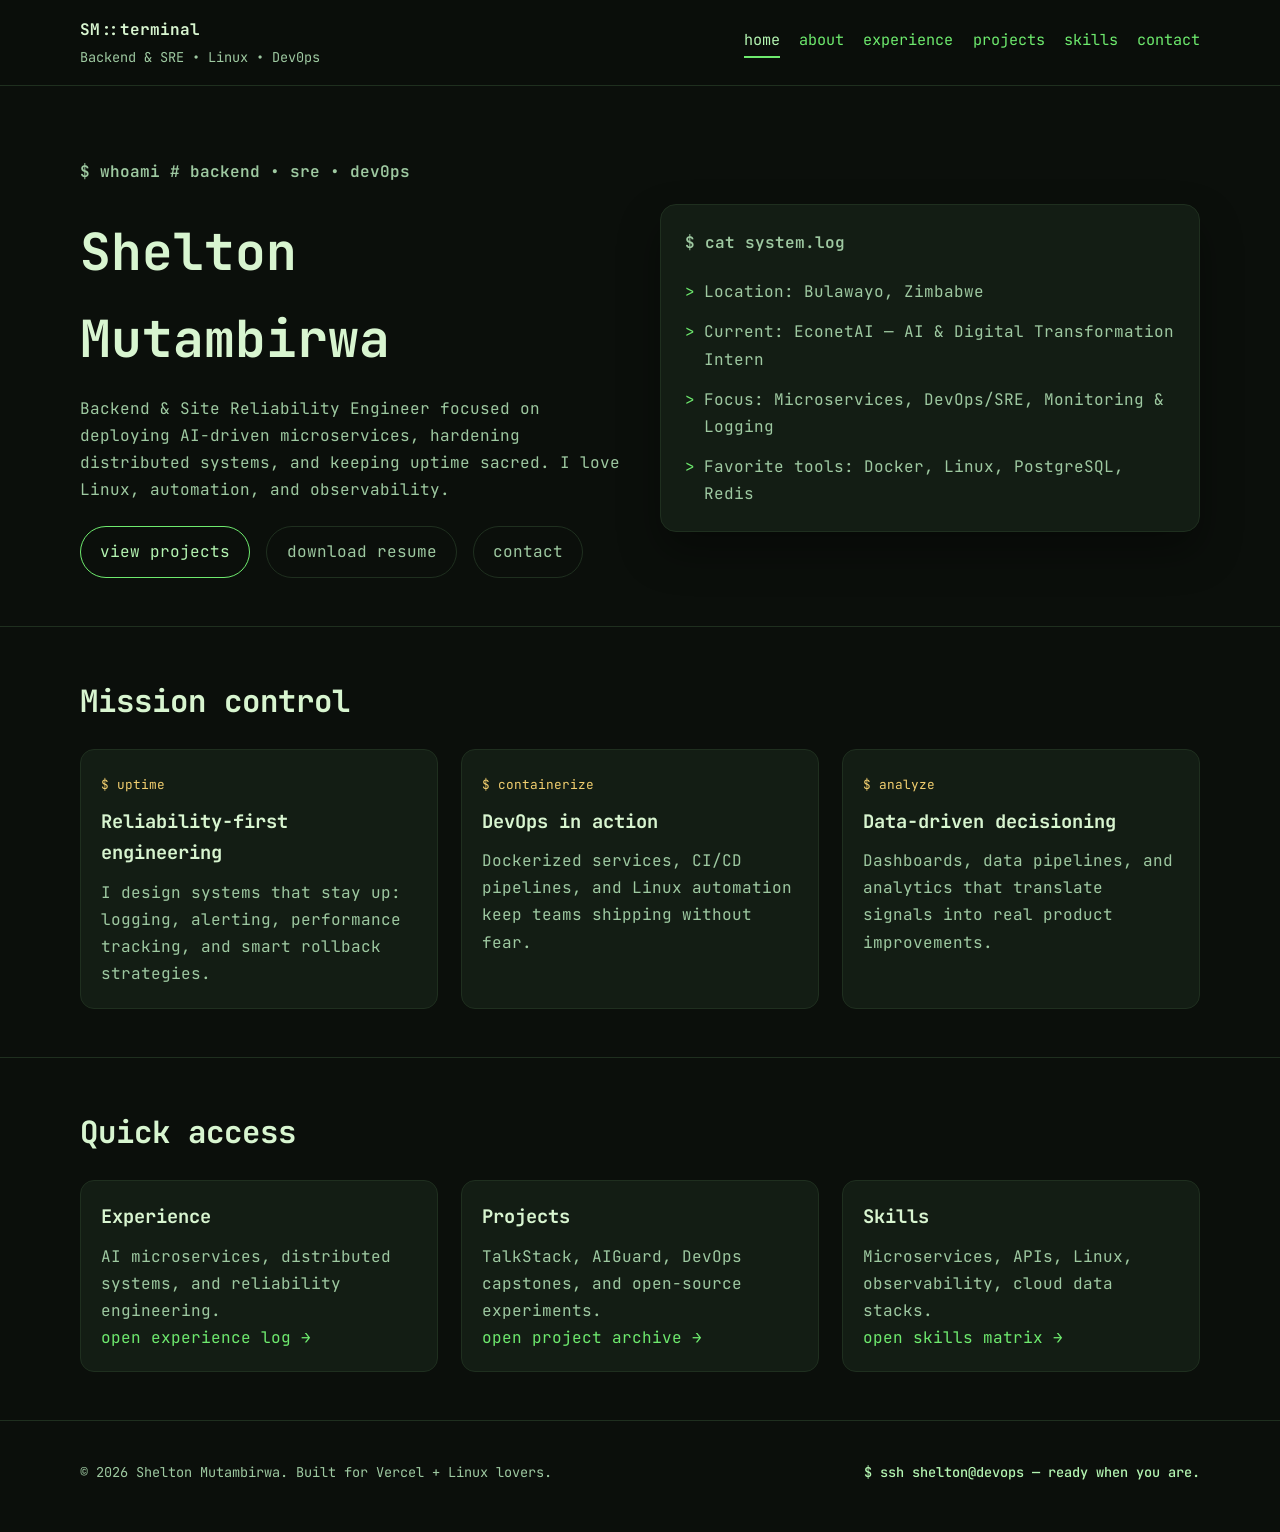
==== commit bb484290: "update?" ====
--- a/index.html
+++ b/index.html
@@ -1,146 +1,118 @@
-<!DOCTYPE HTML>
+<!DOCTYPE html>
+<html lang="en">
+  <head>
+    <title>Shelton Mutambirwa | DevOps-minded Backend Engineer</title>
+    <meta charset="utf-8" />
+    <meta name="viewport" content="width=device-width, initial-scale=1" />
+    <meta
+      name="description"
+      content="Terminal-inspired portfolio for Shelton Mutambirwa, a backend and site reliability engineer focused on Linux, DevOps, and AI systems."
+    />
+    <link rel="icon" href="images/favi.jpg" />
+    <link rel="stylesheet" href="assets/css/terminal.css" />
+  </head>
+  <body>
+    <header class="navbar">
+      <div class="container">
+        <div class="brand">
+          <strong>SM::terminal</strong>
+          <span>Backend &amp; SRE • Linux • Dev0ps</span>
+        </div>
+        <nav class="nav-links">
+          <a class="active" href="index.html">home</a>
+          <a href="about.html">about</a>
+          <a href="experience.html">experience</a>
+          <a href="projects.html">projects</a>
+          <a href="skills.html">skills</a>
+          <a href="contact.html">contact</a>
+        </nav>
+      </div>
+    </header>
 
-<html>
-	<head>
-		<title>Shelton Mutambirwa Portfolio</title>
-		<meta charset="utf-8" />
-		<meta name="viewport" content="width=device-width, initial-scale=1, user-scalable=no" />
-		<meta name="description" content="" />
-		<meta name="keywords" content="" />
-		<link rel="icon" href="images/favi.jpg">
-		<link rel="stylesheet" href="assets/css/main.css" />
-	</head>
-	<body class="is-preload">
+    <main>
+      <section class="hero container">
+        <div>
+          <p class="prompt">$ whoami <span># backend • sre • dev0ps</span></p>
+          <h1>Shelton Mutambirwa</h1>
+          <p>
+            Backend &amp; Site Reliability Engineer focused on deploying AI-driven microservices, hardening
+            distributed systems, and keeping uptime sacred. I love Linux, automation, and observability.
+          </p>
+          <div class="cta-group">
+            <a class="cta" href="projects.html">view projects</a>
+            <a class="cta secondary" href="Shelton%20Mutambirwa%20Updated%20-%20Google%20Docs.pdf">download resume</a>
+            <a class="cta secondary" href="contact.html">contact</a>
+          </div>
+        </div>
+        <div class="terminal-card">
+          <p class="prompt">$ cat system.log</p>
+          <ul class="list">
+            <li>Location: Bulawayo, Zimbabwe</li>
+            <li>Current: EconetAI — AI &amp; Digital Transformation Intern</li>
+            <li>Focus: Microservices, DevOps/SRE, Monitoring &amp; Logging</li>
+            <li>Favorite tools: Docker, Linux, PostgreSQL, Redis</li>
+          </ul>
+        </div>
+      </section>
 
-		<!-- Wrapper -->
-			<div id="wrapper">
+      <section class="section">
+        <div class="container">
+          <h2>Mission control</h2>
+          <div class="grid">
+            <div class="card">
+              <div class="badge">$ uptime</div>
+              <h3>Reliability-first engineering</h3>
+              <p>
+                I design systems that stay up: logging, alerting, performance tracking, and smart rollback strategies.
+              </p>
+            </div>
+            <div class="card">
+              <div class="badge">$ containerize</div>
+              <h3>DevOps in action</h3>
+              <p>
+                Dockerized services, CI/CD pipelines, and Linux automation keep teams shipping without fear.
+              </p>
+            </div>
+            <div class="card">
+              <div class="badge">$ analyze</div>
+              <h3>Data-driven decisioning</h3>
+              <p>
+                Dashboards, data pipelines, and analytics that translate signals into real product improvements.
+              </p>
+            </div>
+          </div>
+        </div>
+      </section>
 
-				<!-- Intro -->
-					<section class="intro">
-						<header>
-							<h1>Shelton Mutambirwa</h1>
-							<p>A young visionary leveraging technology to solve society's most pressing problems.</p>
-							<ul class="actions">
-								<li><a href="#first" class="arrow scrolly"><span class="label">Next</span></a></li>
-							</ul>
-						</header>
-						<div class="content">
-							<span class="image fill" href="images/profile.jpg" data-position="center"><img src="images/profile.jpg" alt="" /></span>
-						<!DOCTYPE html>
-						<html lang="en">
-						  <head>
-						    <title>Shelton Mutambirwa | DevOps-minded Backend Engineer</title>
-						    <meta charset="utf-8" />
-						    <meta name="viewport" content="width=device-width, initial-scale=1" />
-						    <meta
-						      name="description"
-						      content="Terminal-inspired portfolio for Shelton Mutambirwa, a backend and site reliability engineer focused on Linux, DevOps, and AI systems."
-						    />
-						    <link rel="icon" href="images/favi.jpg" />
-						    <link rel="stylesheet" href="assets/css/terminal.css" />
-						  </head>
-						  <body>
-						    <header class="navbar">
-						      <div class="container">
-						        <div class="brand">
-						          <strong>SM::terminal</strong>
-						          <span>Backend &amp; SRE • Linux • Dev0ps</span>
-						        </div>
-						        <nav class="nav-links">
-						          <a class="active" href="index.html">home</a>
-						          <a href="about.html">about</a>
-						          <a href="experience.html">experience</a>
-						          <a href="projects.html">projects</a>
-						          <a href="skills.html">skills</a>
-						          <a href="contact.html">contact</a>
-						        </nav>
-						      </div>
-						    </header>
+      <section class="section">
+        <div class="container">
+          <h2>Quick access</h2>
+          <div class="grid">
+            <div class="card">
+              <h3>Experience</h3>
+              <p>AI microservices, distributed systems, and reliability engineering.</p>
+              <a href="experience.html">open experience log →</a>
+            </div>
+            <div class="card">
+              <h3>Projects</h3>
+              <p>TalkStack, AIGuard, DevOps capstones, and open-source experiments.</p>
+              <a href="projects.html">open project archive →</a>
+            </div>
+            <div class="card">
+              <h3>Skills</h3>
+              <p>Microservices, APIs, Linux, observability, cloud data stacks.</p>
+              <a href="skills.html">open skills matrix →</a>
+            </div>
+          </div>
+        </div>
+      </section>
+    </main>
 
-						    <main>
-						      <section class="hero container">
-						        <div>
-						          <p class="prompt">$ whoami <span># backend • sre • dev0ps</span></p>
-						          <h1>Shelton Mutambirwa</h1>
-						          <p>
-						            Backend &amp; Site Reliability Engineer focused on deploying AI-driven microservices, hardening
-						            distributed systems, and keeping uptime sacred. I love Linux, automation, and observability.
-						          </p>
-						          <div class="cta-group">
-						            <a class="cta" href="projects.html">view projects</a>
-									<a class="cta secondary" href="Shelton%20Mutambirwa%20Updated%20-%20Google%20Docs.pdf">download resume</a>
-						            <a class="cta secondary" href="contact.html">contact</a>
-						          </div>
-						        </div>
-						        <div class="terminal-card">
-						          <p class="prompt">$ cat system.log</p>
-						          <ul class="list">
-						            <li>Location: Bulawayo, Zimbabwe</li>
-						            <li>Current: EconetAI — AI &amp; Digital Transformation Intern</li>
-						            <li>Focus: Microservices, DevOps/SRE, Monitoring &amp; Logging</li>
-						            <li>Favorite tools: Docker, Linux, PostgreSQL, Redis</li>
-						          </ul>
-						        </div>
-						      </section>
-
-						      <section class="section">
-						        <div class="container">
-						          <h2>Mission control</h2>
-						          <div class="grid">
-						            <div class="card">
-						              <div class="badge">$ uptime</div>
-						              <h3>Reliability-first engineering</h3>
-						              <p>
-						                I design systems that stay up: logging, alerting, performance tracking, and smart rollback strategies.
-						              </p>
-						            </div>
-						            <div class="card">
-						              <div class="badge">$ containerize</div>
-						              <h3>DevOps in action</h3>
-						              <p>
-						                Dockerized services, CI/CD pipelines, and Linux automation keep teams shipping without fear.
-						              </p>
-						            </div>
-						            <div class="card">
-						              <div class="badge">$ analyze</div>
-						              <h3>Data-driven decisioning</h3>
-						              <p>
-						                Dashboards, data pipelines, and analytics that translate signals into real product improvements.
-						              </p>
-						            </div>
-						          </div>
-						        </div>
-						      </section>
-
-						      <section class="section">
-						        <div class="container">
-						          <h2>Quick access</h2>
-						          <div class="grid">
-						            <div class="card">
-						              <h3>Experience</h3>
-						              <p>AI microservices, distributed systems, and reliability engineering.</p>
-						              <a href="experience.html">open experience log →</a>
-						            </div>
-						            <div class="card">
-						              <h3>Projects</h3>
-						              <p>TalkStack, AIGuard, DevOps capstones, and open-source experiments.</p>
-						              <a href="projects.html">open project archive →</a>
-						            </div>
-						            <div class="card">
-						              <h3>Skills</h3>
-						              <p>Microservices, APIs, Linux, observability, cloud data stacks.</p>
-						              <a href="skills.html">open skills matrix →</a>
-						            </div>
-						          </div>
-						        </div>
-						      </section>
-						    </main>
-
-						    <footer class="footer">
-						      <div class="container">
-						        <div>© 2026 Shelton Mutambirwa. Built for Vercel + Linux lovers.</div>
-						        <div class="tagline">$ ssh shelton@devops — ready when you are.</div>
-						      </div>
-						    </footer>
-						  </body>
-						</html>+    <footer class="footer">
+      <div class="container">
+        <div>© 2026 Shelton Mutambirwa. Built for Vercel + Linux lovers.</div>
+        <div class="tagline">$ ssh shelton@devops — ready when you are.</div>
+      </div>
+    </footer>
+  </body>
+</html>
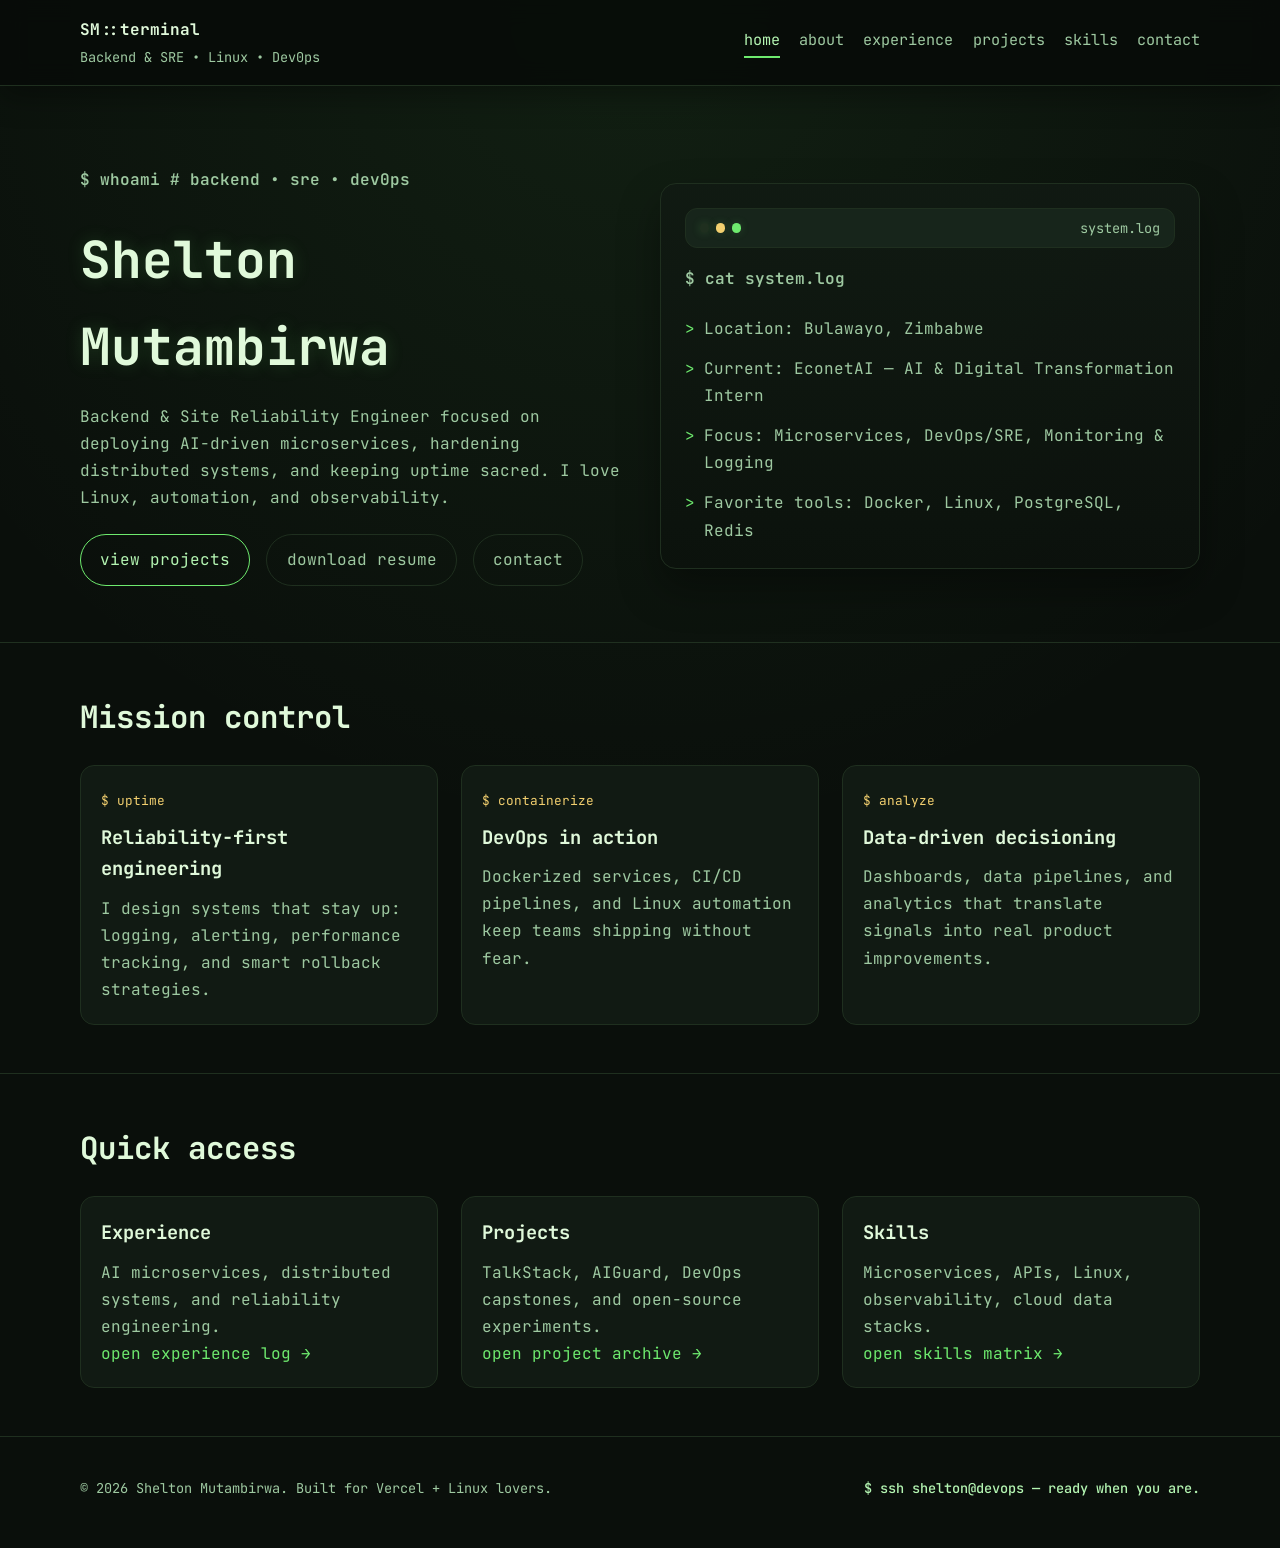
==== commit d2433db7: "added the terminal light" ====
--- a/index.html
+++ b/index.html
@@ -45,6 +45,10 @@
           </div>
         </div>
         <div class="terminal-card">
+          <div class="terminal-top">
+            <div class="terminal-dots"><span></span><span></span><span></span></div>
+            <span>system.log</span>
+          </div>
           <p class="prompt">$ cat system.log</p>
           <ul class="list">
             <li>Location: Bulawayo, Zimbabwe</li>
--- a/assets/css/terminal.css
+++ b/assets/css/terminal.css
@@ -2,15 +2,17 @@
 
 :root {
   color-scheme: dark;
-  --bg: #0b0f0b;
-  --bg-alt: #0f1610;
-  --surface: #131d14;
+  --bg: #0a0f0b;
+  --bg-alt: #0f1710;
+  --surface: #111a13;
+  --surface-strong: #17251b;
   --border: #1f2f1f;
-  --text: #d8f5d0;
+  --text: #e0f9da;
   --muted: #9ec9a1;
   --accent: #6eea6e;
   --accent-soft: #b4f5b2;
   --warning: #f2cf6f;
+  --glow: rgba(110, 234, 110, 0.18);
 }
 
 * {
@@ -21,9 +23,29 @@
 
 body {
   font-family: "JetBrains Mono", monospace;
-  background: var(--bg);
+  background: radial-gradient(circle at top, rgba(110, 234, 110, 0.08), transparent 50%), var(--bg);
   color: var(--text);
   line-height: 1.7;
+  min-height: 100vh;
+  position: relative;
+  overflow-x: hidden;
+}
+
+body::before {
+  content: "";
+  position: fixed;
+  inset: 0;
+  pointer-events: none;
+  background: repeating-linear-gradient(
+      to bottom,
+      rgba(255, 255, 255, 0.03),
+      rgba(255, 255, 255, 0.03) 1px,
+      transparent 1px,
+      transparent 3px
+    );
+  mix-blend-mode: soft-light;
+  opacity: 0.3;
+  z-index: 0;
 }
 
 img {
@@ -44,15 +66,18 @@
 .container {
   width: min(1120px, 92vw);
   margin: 0 auto;
+  position: relative;
+  z-index: 1;
 }
 
 .navbar {
   border-bottom: 1px solid var(--border);
-  background: rgba(11, 15, 11, 0.9);
+  background: rgba(7, 12, 8, 0.9);
   position: sticky;
   top: 0;
   z-index: 10;
-  backdrop-filter: blur(10px);
+  backdrop-filter: blur(12px);
+  box-shadow: 0 10px 30px rgba(0, 0, 0, 0.35);
 }
 
 .navbar .container {
@@ -81,6 +106,10 @@
   font-size: 0.95rem;
 }
 
+.nav-links a {
+  color: var(--muted);
+}
+
 .nav-links a.active {
   color: var(--accent-soft);
   border-bottom: 2px solid var(--accent);
@@ -88,7 +117,7 @@
 }
 
 .hero {
-  padding: 4.5rem 0 3rem;
+  padding: 5rem 0 3.5rem;
   display: grid;
   grid-template-columns: repeat(auto-fit, minmax(280px, 1fr));
   gap: 2.5rem;
@@ -96,13 +125,48 @@
 }
 
 .terminal-card {
-  background: var(--surface);
+  background: linear-gradient(180deg, rgba(17, 26, 19, 0.96), rgba(12, 18, 13, 0.95));
   border: 1px solid var(--border);
   border-radius: 16px;
   padding: 1.5rem;
   box-shadow: 0 20px 40px rgba(0, 0, 0, 0.35);
 }
 
+.terminal-top {
+  display: flex;
+  align-items: center;
+  justify-content: space-between;
+  background: var(--surface-strong);
+  border: 1px solid var(--border);
+  border-radius: 12px;
+  padding: 0.45rem 0.85rem;
+  margin-bottom: 1.1rem;
+  color: var(--muted);
+  font-size: 0.85rem;
+}
+
+.terminal-dots {
+  display: flex;
+  gap: 0.4rem;
+}
+
+.terminal-dots span {
+  width: 0.6rem;
+  height: 0.6rem;
+  border-radius: 50%;
+  display: inline-block;
+  background: var(--border);
+  box-shadow: 0 0 10px var(--glow);
+}
+
+.terminal-dots span:nth-child(2) {
+  background: var(--warning);
+}
+
+.terminal-dots span:nth-child(3) {
+  background: var(--accent);
+}
+
 .prompt {
   color: var(--accent);
   font-weight: 600;
@@ -116,6 +180,7 @@
 .hero h1 {
   font-size: clamp(2.4rem, 4vw, 3.6rem);
   margin-bottom: 0.8rem;
+  text-shadow: 0 0 18px var(--glow);
 }
 
 .hero p {
@@ -171,6 +236,12 @@
   border: 1px solid var(--border);
   padding: 1.25rem;
   border-radius: 14px;
+  transition: transform 0.2s ease, box-shadow 0.2s ease;
+}
+
+.card:hover {
+  transform: translateY(-4px);
+  box-shadow: 0 12px 30px rgba(0, 0, 0, 0.35);
 }
 
 .card h3 {
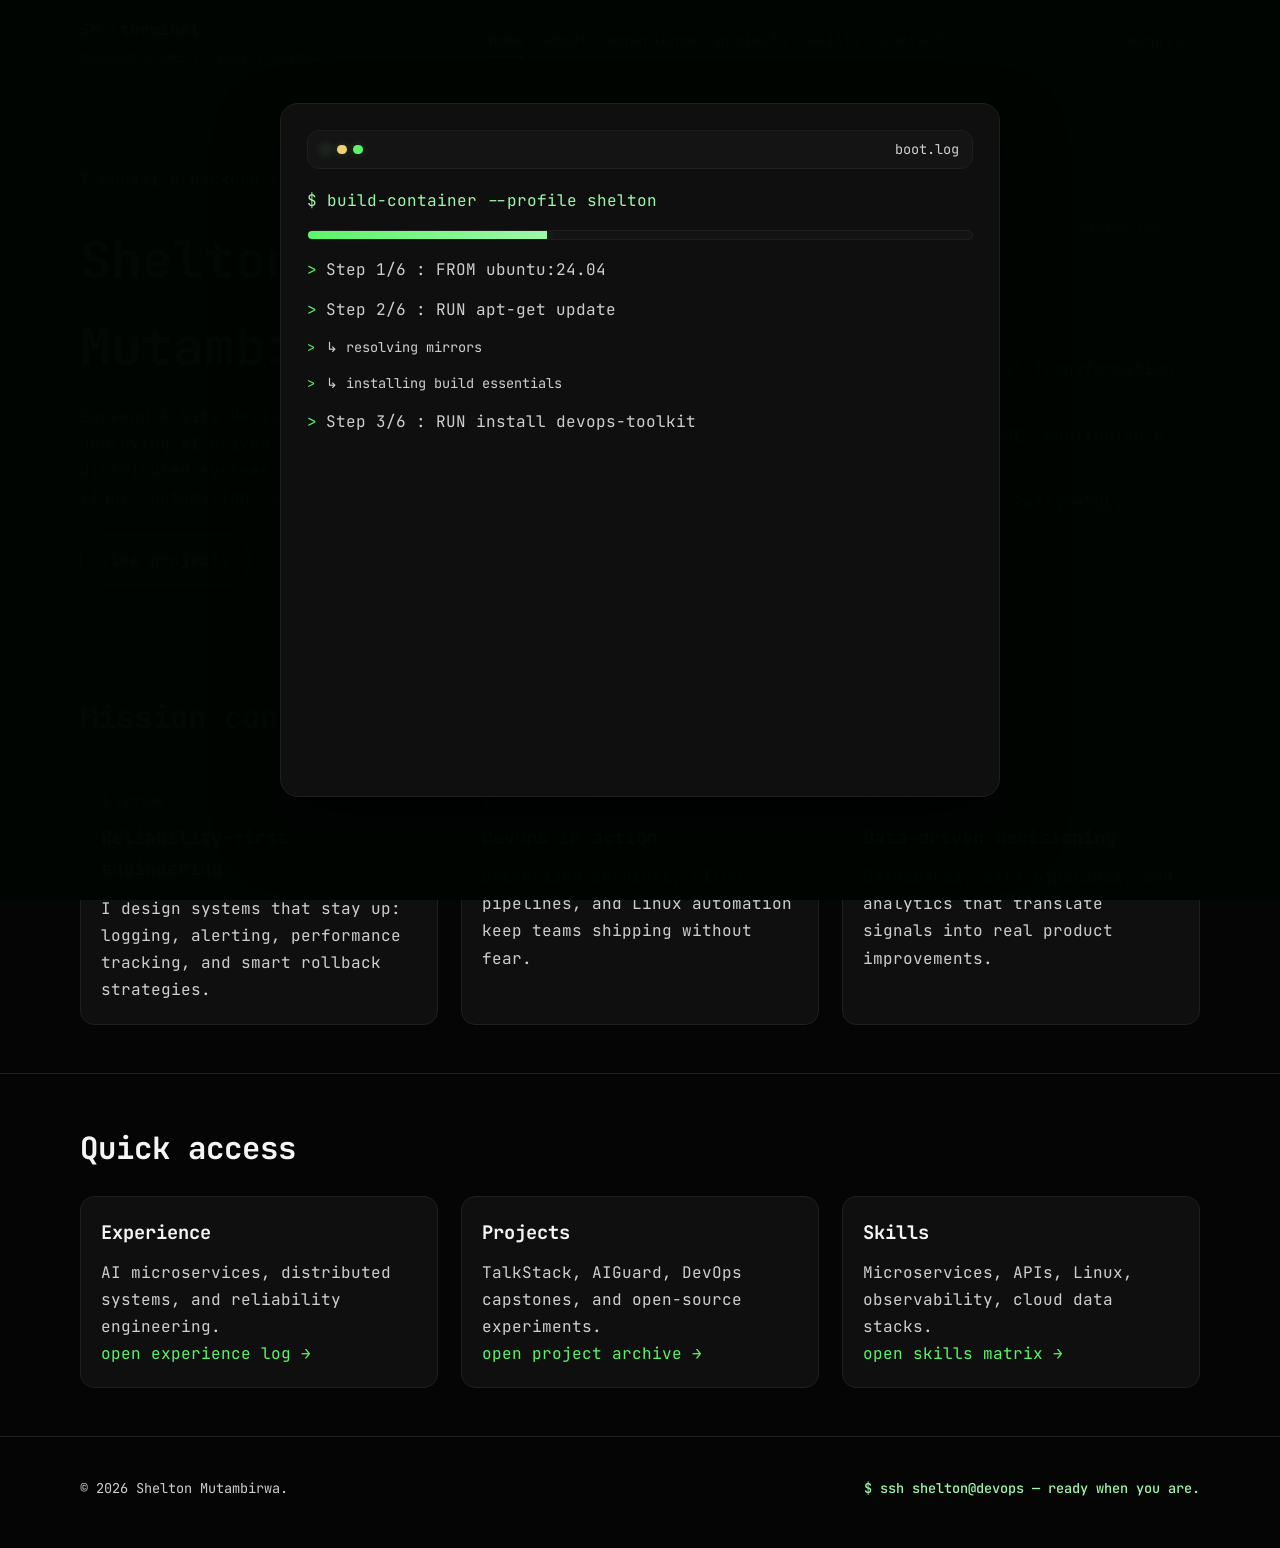
==== commit c4e5f19c: "Aligned to latest" ====
--- a/index.html
+++ b/index.html
@@ -16,7 +16,7 @@
       <div class="container">
         <div class="brand">
           <strong>SM::terminal</strong>
-          <span>Backend &amp; SRE • Linux • Dev0ps</span>
+          <span>Backend &amp; SRE • Linux • DevOps</span>
         </div>
         <nav class="nav-links">
           <a class="active" href="index.html">home</a>
@@ -26,13 +26,58 @@
           <a href="skills.html">skills</a>
           <a href="contact.html">contact</a>
         </nav>
+        <button class="palette-button" type="button" data-palette-open>⌘/Ctrl + K</button>
       </div>
     </header>
+
+    <div class="boot-overlay" id="boot-overlay" aria-hidden="true">
+      <div class="boot-panel">
+        <div class="terminal-top">
+          <div class="terminal-dots"><span></span><span></span><span></span></div>
+          <span>boot.log</span>
+        </div>
+        <div class="boot-screen" data-boot-step="boot">
+          <p>$ build-container --profile shelton</p>
+          <div class="boot-progress">
+            <div class="boot-progress-bar" data-progress-bar></div>
+          </div>
+          <ul class="list boot-steps" data-boot-steps>
+            <li data-step>Step 1/6 : FROM ubuntu:24.04</li>
+            <li data-step>Step 2/6 : RUN apt-get update</li>
+            <li data-step class="boot-sub">↳ resolving mirrors</li>
+            <li data-step class="boot-sub">↳ installing build essentials</li>
+            <li data-step>Step 3/6 : RUN install devops-toolkit</li>
+            <li data-step class="boot-sub">↳ adding docker + compose</li>
+            <li data-step class="boot-sub">↳ wiring CI/CD helpers</li>
+            <li data-step>Step 4/6 : RUN add monitoring + logging</li>
+            <li data-step class="boot-sub">↳ shipping logs to observability</li>
+            <li data-step class="boot-sub">↳ warming alert rules</li>
+            <li data-step>Step 5/6 : RUN configure ai-services</li>
+            <li data-step class="boot-sub">↳ prompt safety checks</li>
+            <li data-step class="boot-sub">↳ latency tuning</li>
+            <li data-step>Step 6/6 : RUN launch mission-control</li>
+          </ul>
+        </div>
+        <div class="boot-screen" data-boot-step="ascii">
+          <pre class="ascii-art boot-ascii">
+ __          __  _                             _
+ \ \        / / | |                           | |
+  \ \  /\  / /__| | ___ ___  _ __ ___   ___   | |
+   \ \/  \/ / _ \ |/ __/ _ \| '_ ` _ \ / _ \  | |
+    \  /\  /  __/ | (_| (_) | | | | | |  __/  |_|
+     \/  \/ \___|_|\___\___/|_| |_| |_|\___|  (_)
+
+       Welcome to Shelton • system online
+          </pre>
+          <p class="ascii-caption">Tip: Use ⌘/Ctrl + K or the command button to navigate.</p>
+        </div>
+      </div>
+    </div>
 
     <main>
       <section class="hero container">
         <div>
-          <p class="prompt">$ whoami <span># backend • sre • dev0ps</span></p>
+          <p class="prompt">$ whoami <span># backend • sre • DevOps</span></p>
           <h1>Shelton Mutambirwa</h1>
           <p>
             Backend &amp; Site Reliability Engineer focused on deploying AI-driven microservices, hardening
@@ -112,11 +157,38 @@
       </section>
     </main>
 
+    <div class="palette" id="command-palette" aria-hidden="true">
+      <div class="palette-backdrop" data-palette-close></div>
+      <div class="palette-panel" role="dialog" aria-modal="true" aria-label="Command palette">
+        <div class="palette-header">
+          <span>$ command-palette</span>
+          <span class="palette-hint">⌘/Ctrl + K</span>
+        </div>
+        <input
+          class="palette-input"
+          type="text"
+          placeholder="Type a command (projects, skills, resume...)"
+          aria-label="Command palette input"
+        />
+        <p class="palette-help">Type to filter. Press Enter to open the first result. Esc closes.</p>
+        <ul class="palette-list">
+          <li><a href="index.html">Home</a></li>
+          <li><a href="about.html">About</a></li>
+          <li><a href="experience.html">Experience</a></li>
+          <li><a href="projects.html">Projects</a></li>
+          <li><a href="skills.html">Skills</a></li>
+          <li><a href="contact.html">Contact</a></li>
+          <li><a href="Shelton%20Mutambirwa%20Updated%20-%20Google%20Docs.pdf">Download Resume</a></li>
+        </ul>
+      </div>
+    </div>
+
     <footer class="footer">
       <div class="container">
-        <div>© 2026 Shelton Mutambirwa. Built for Vercel + Linux lovers.</div>
+        <div>© 2026 Shelton Mutambirwa.</div>
         <div class="tagline">$ ssh shelton@devops — ready when you are.</div>
       </div>
     </footer>
+    <script src="assets/js/terminal.js"></script>
   </body>
 </html>
--- a/assets/css/terminal.css
+++ b/assets/css/terminal.css
@@ -2,17 +2,17 @@
 
 :root {
   color-scheme: dark;
-  --bg: #0a0f0b;
-  --bg-alt: #0f1710;
-  --surface: #111a13;
-  --surface-strong: #17251b;
-  --border: #1f2f1f;
-  --text: #e0f9da;
-  --muted: #9ec9a1;
-  --accent: #6eea6e;
-  --accent-soft: #b4f5b2;
+  --bg: #050505;
+  --bg-alt: #0d0d0d;
+  --surface: #0f0f0f;
+  --surface-strong: #141414;
+  --border: #1f1f1f;
+  --text: #f5f5f5;
+  --muted: #cfcfcf;
+  --accent: #5cf46b;
+  --accent-soft: #9ef7a8;
   --warning: #f2cf6f;
-  --glow: rgba(110, 234, 110, 0.18);
+  --glow: rgba(92, 244, 107, 0.2);
 }
 
 * {
@@ -23,7 +23,7 @@
 
 body {
   font-family: "JetBrains Mono", monospace;
-  background: radial-gradient(circle at top, rgba(110, 234, 110, 0.08), transparent 50%), var(--bg);
+  background: radial-gradient(circle at top, rgba(92, 244, 107, 0.08), transparent 50%), var(--bg);
   color: var(--text);
   line-height: 1.7;
   min-height: 100vh;
@@ -106,6 +106,22 @@
   font-size: 0.95rem;
 }
 
+.palette-button {
+  border: 1px solid var(--border);
+  background: var(--surface);
+  color: var(--accent-soft);
+  padding: 0.45rem 0.85rem;
+  border-radius: 999px;
+  font-size: 0.8rem;
+  cursor: pointer;
+  transition: 0.2s ease;
+}
+
+.palette-button:hover {
+  border-color: var(--accent);
+  box-shadow: 0 0 12px var(--glow);
+}
+
 .nav-links a {
   color: var(--muted);
 }
@@ -122,6 +138,78 @@
   grid-template-columns: repeat(auto-fit, minmax(280px, 1fr));
   gap: 2.5rem;
   align-items: center;
+}
+
+.boot-overlay {
+  position: fixed;
+  inset: 0;
+  background: rgba(2, 6, 3, 0.99);
+  display: none;
+  align-items: center;
+  justify-content: center;
+  padding: 2rem;
+  z-index: 200;
+}
+
+.boot-overlay.active {
+  display: flex;
+}
+
+.boot-panel {
+  width: min(720px, 90vw);
+  background: var(--surface);
+  border: 1px solid var(--border);
+  border-radius: 18px;
+  padding: 1.6rem;
+  box-shadow: 0 30px 60px rgba(0, 0, 0, 0.6);
+}
+
+.boot-screen {
+  display: none;
+  color: var(--muted);
+}
+
+.boot-screen.active {
+  display: block;
+}
+
+.boot-screen p {
+  color: var(--accent-soft);
+  margin-bottom: 1rem;
+}
+
+.boot-progress {
+  background: var(--surface-strong);
+  border: 1px solid var(--border);
+  border-radius: 999px;
+  height: 10px;
+  overflow: hidden;
+  margin-bottom: 1rem;
+}
+
+.boot-progress-bar {
+  height: 100%;
+  width: 0%;
+  background: linear-gradient(90deg, var(--accent), var(--accent-soft));
+  box-shadow: 0 0 12px var(--glow);
+  transition: width 0.4s ease;
+}
+
+.boot-steps li {
+  color: var(--text);
+  opacity: 0;
+  transform: translateY(4px);
+  transition: opacity 0.25s ease, transform 0.25s ease;
+}
+
+.boot-steps li.active {
+  opacity: 1;
+  transform: translateY(0);
+}
+
+.boot-sub {
+  color: var(--muted);
+  font-size: 0.85rem;
 }
 
 .terminal-card {
@@ -211,6 +299,36 @@
   background: rgba(110, 234, 110, 0.15);
 }
 
+.ascii-box {
+  background: var(--surface);
+  border: 1px solid var(--border);
+  border-radius: 14px;
+  padding: 1rem 1.2rem;
+  margin-bottom: 1.5rem;
+  box-shadow: inset 0 0 20px rgba(0, 0, 0, 0.45);
+}
+
+.ascii-art {
+  font-size: 0.7rem;
+  line-height: 1.2;
+  color: var(--accent-soft);
+  white-space: pre;
+  overflow-x: auto;
+}
+
+.boot-ascii {
+  font-size: 0.85rem;
+  line-height: 1.3;
+  color: var(--text);
+}
+
+.ascii-caption {
+  color: var(--muted);
+  margin-top: 0.6rem;
+  font-size: 0.85rem;
+}
+
+
 .section {
   padding: 3rem 0;
   border-top: 1px solid var(--border);
@@ -276,6 +394,93 @@
   color: var(--accent);
 }
 
+.palette {
+  position: fixed;
+  inset: 0;
+  display: none;
+  align-items: center;
+  justify-content: center;
+  z-index: 100;
+}
+
+.palette.open {
+  display: flex;
+}
+
+.palette-backdrop {
+  position: absolute;
+  inset: 0;
+  background: rgba(2, 6, 3, 0.75);
+}
+
+.palette-panel {
+  position: relative;
+  width: min(520px, 92vw);
+  background: var(--surface);
+  border: 1px solid var(--border);
+  border-radius: 16px;
+  box-shadow: 0 20px 50px rgba(0, 0, 0, 0.6);
+  padding: 1.4rem;
+}
+
+.palette-header {
+  display: flex;
+  justify-content: space-between;
+  align-items: center;
+  color: var(--muted);
+  font-size: 0.85rem;
+  border-bottom: 1px solid var(--border);
+  padding-bottom: 0.8rem;
+  margin-bottom: 0.9rem;
+}
+
+.palette-input {
+  width: 100%;
+  padding: 0.65rem 0.9rem;
+  border-radius: 10px;
+  border: 1px solid var(--border);
+  background: var(--surface-strong);
+  color: var(--text);
+  font-family: inherit;
+  margin-bottom: 0.7rem;
+}
+
+.palette-input:focus {
+  outline: none;
+  border-color: var(--accent);
+  box-shadow: 0 0 12px var(--glow);
+}
+
+.palette-help {
+  color: var(--muted);
+  font-size: 0.8rem;
+  margin-bottom: 0.8rem;
+}
+
+.palette-hint {
+  color: var(--accent-soft);
+}
+
+.palette-list {
+  list-style: none;
+  display: grid;
+  gap: 0.7rem;
+}
+
+.palette-list a {
+  color: var(--text);
+  background: var(--surface-strong);
+  border: 1px solid var(--border);
+  padding: 0.65rem 0.9rem;
+  border-radius: 10px;
+  display: block;
+}
+
+.palette-list a:hover {
+  border-color: var(--accent);
+  box-shadow: 0 0 12px var(--glow);
+}
+
 .footer {
   padding: 2.5rem 0 3rem;
   border-top: 1px solid var(--border);
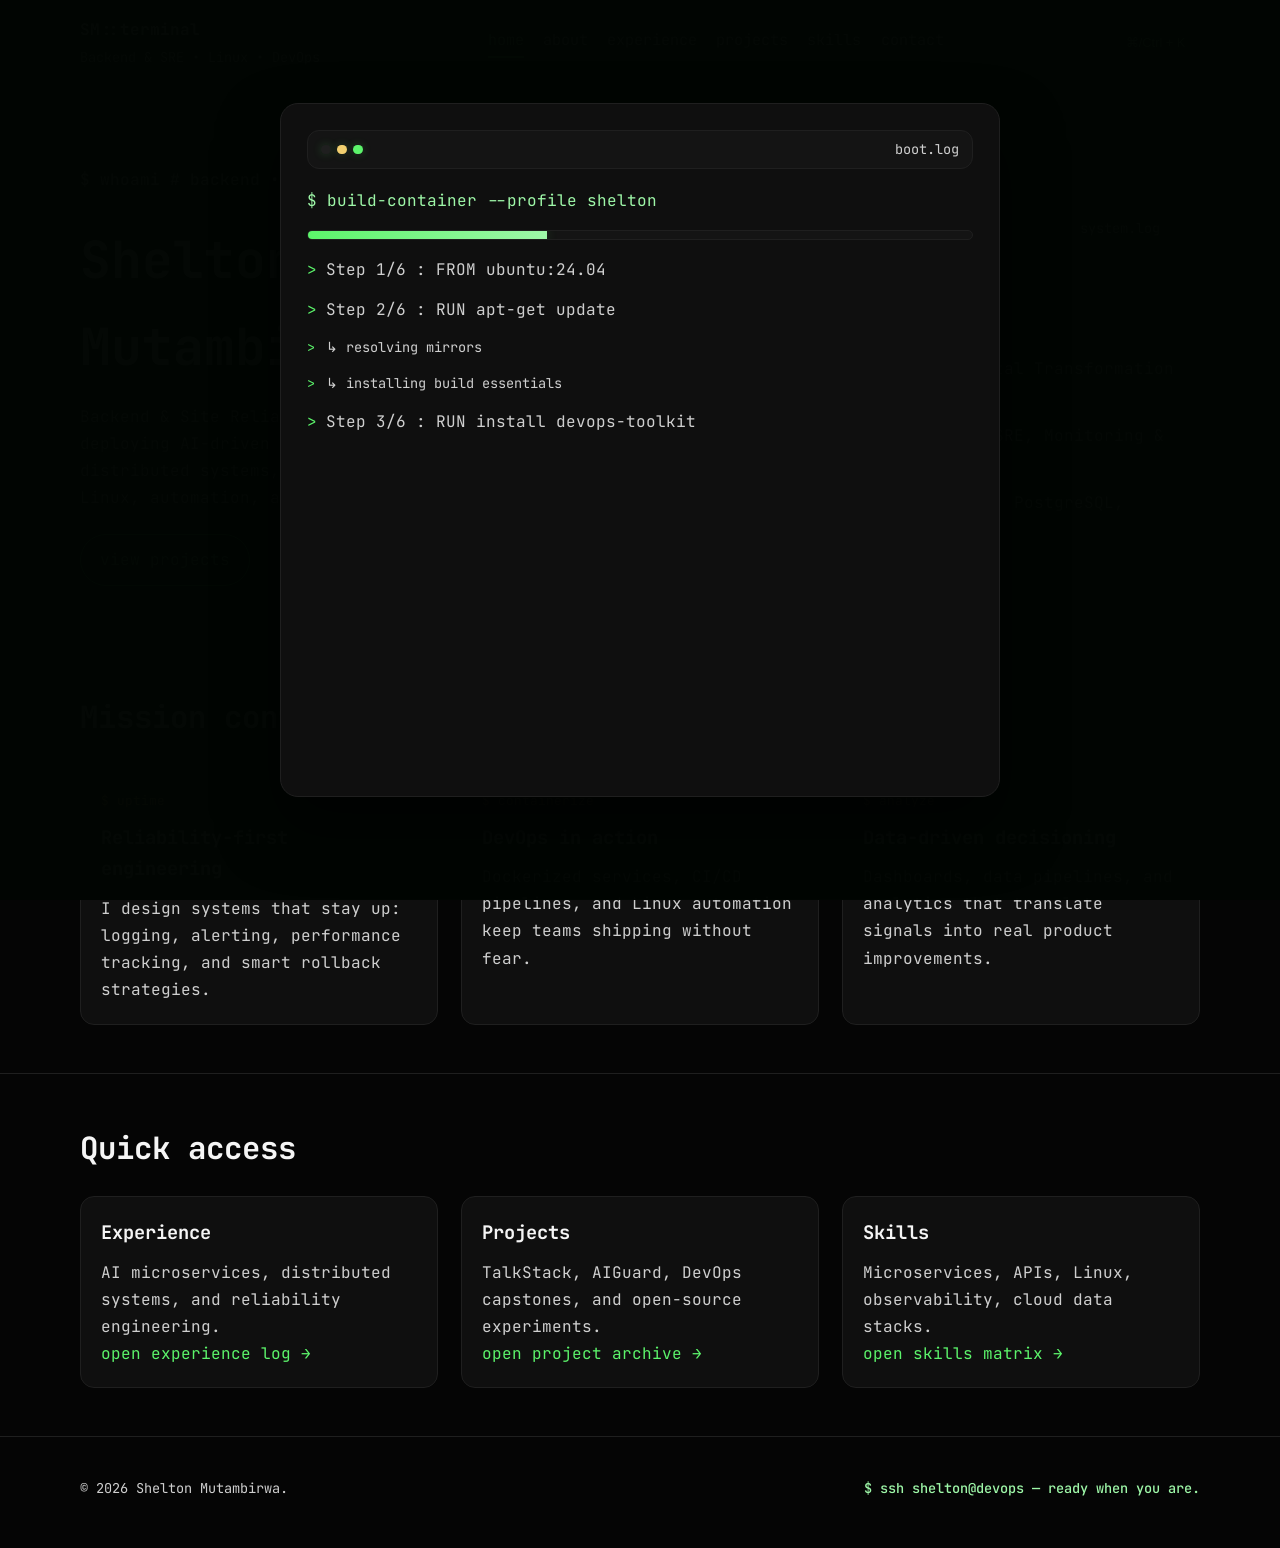
==== commit 8a418e74: "Aligned to latest" ====
--- a/index.html
+++ b/index.html
@@ -8,7 +8,7 @@
       name="description"
       content="Terminal-inspired portfolio for Shelton Mutambirwa, a backend and site reliability engineer focused on Linux, DevOps, and AI systems."
     />
-    <link rel="icon" href="images/favi.jpg" />
+  <link rel="icon" href="images/favi.svg" type="image/svg+xml" />
     <link rel="stylesheet" href="assets/css/terminal.css" />
   </head>
   <body>
